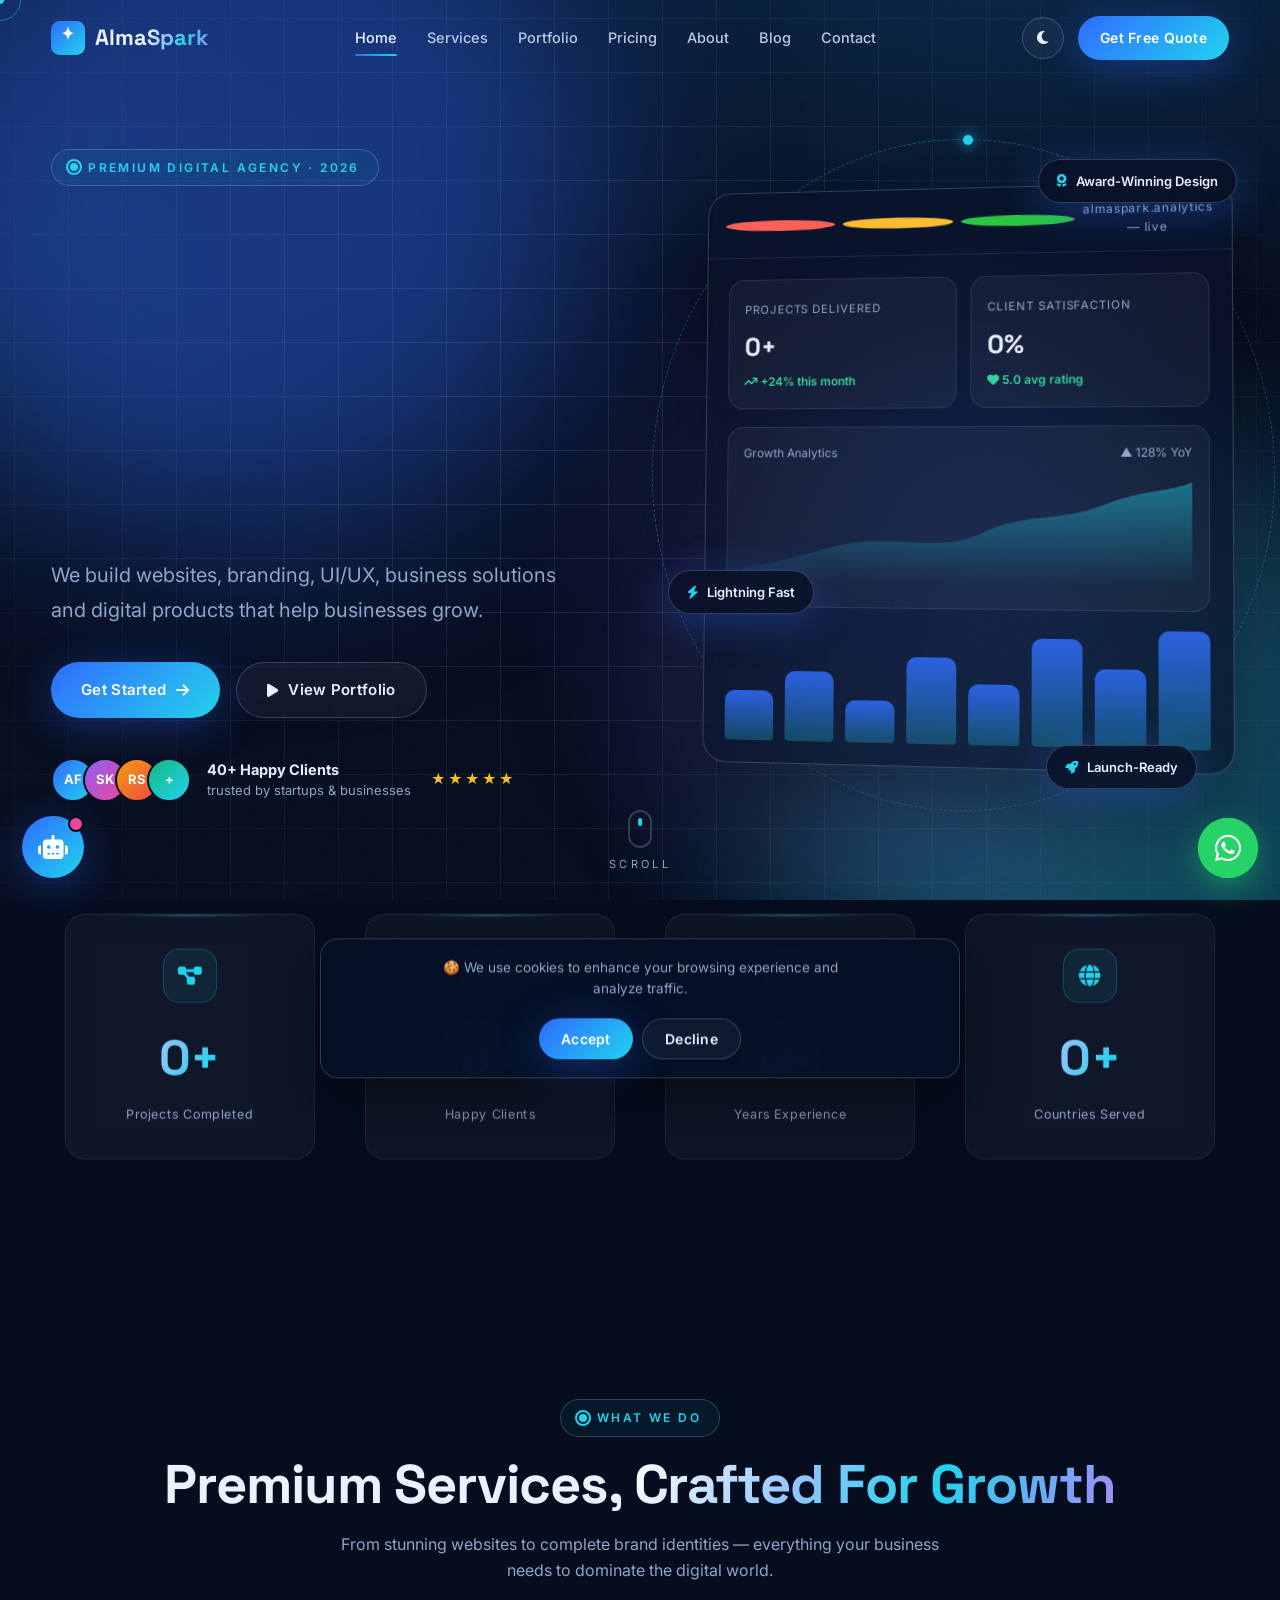
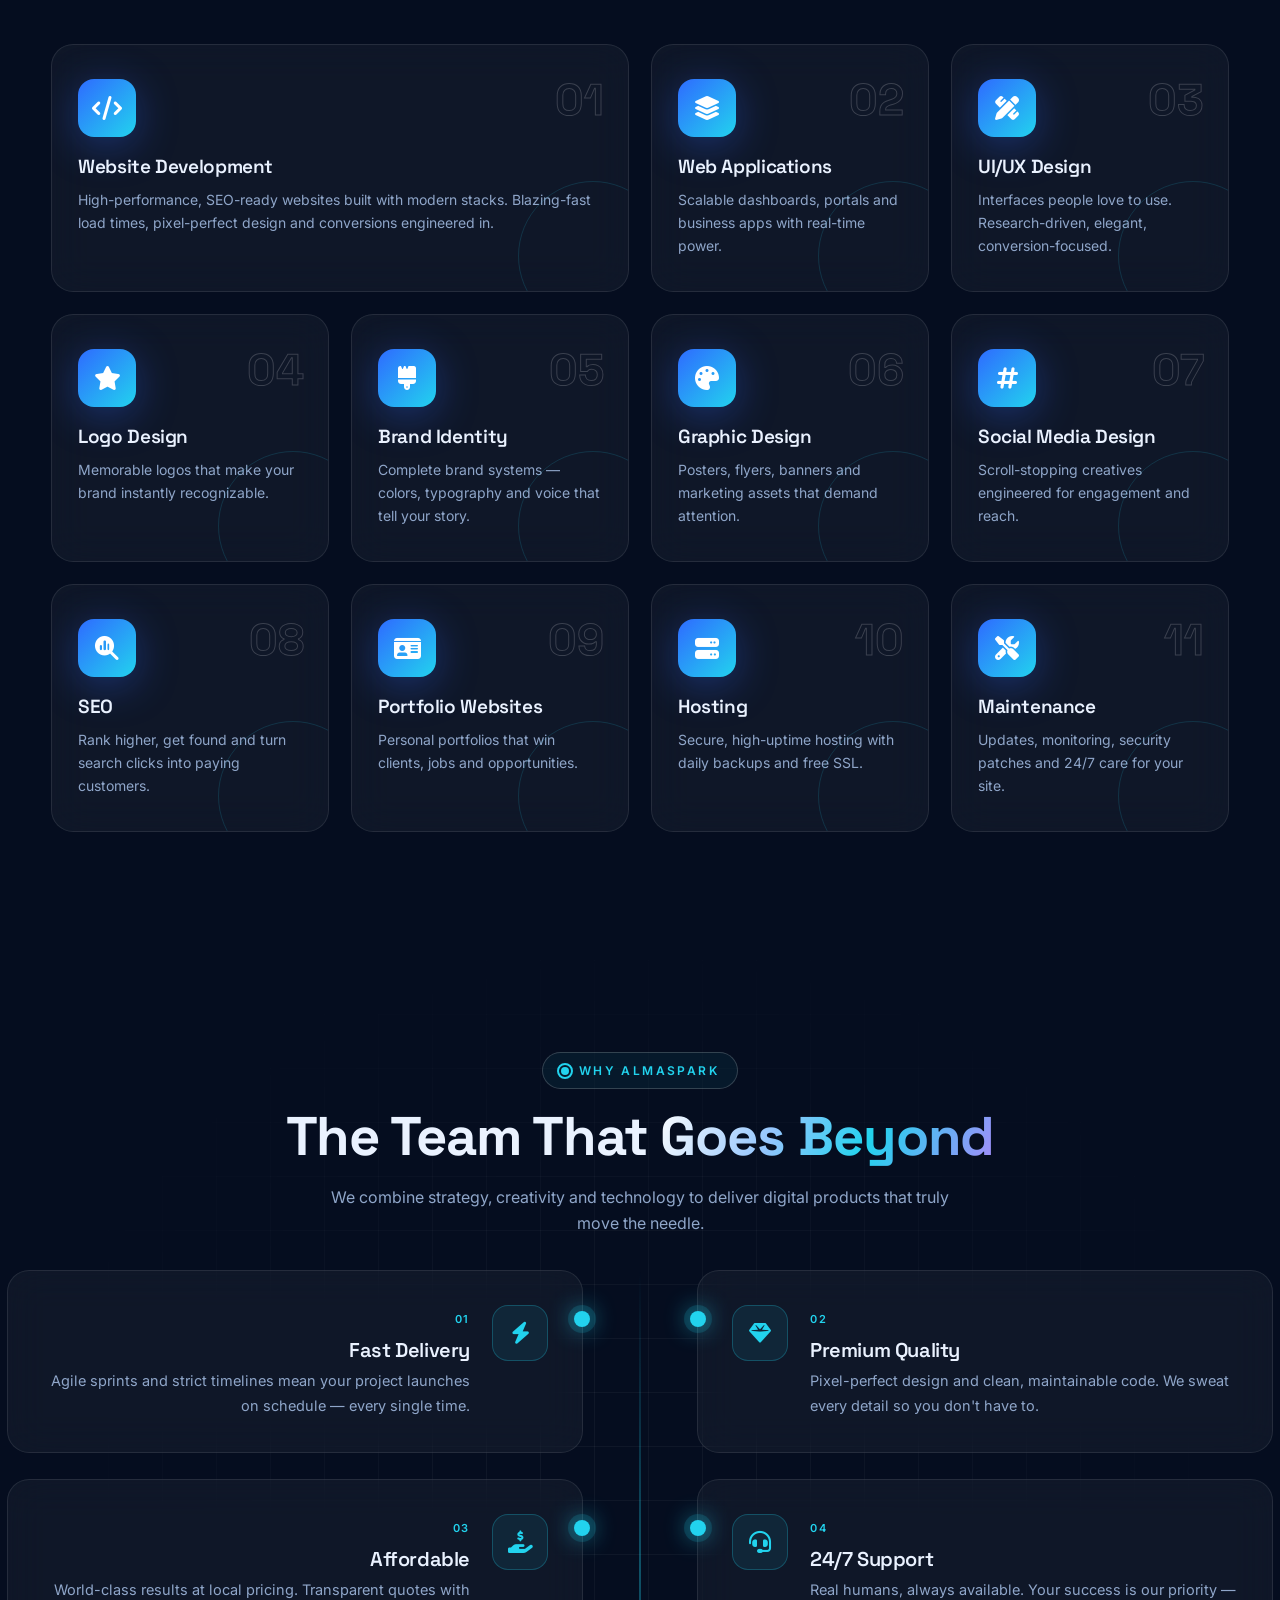
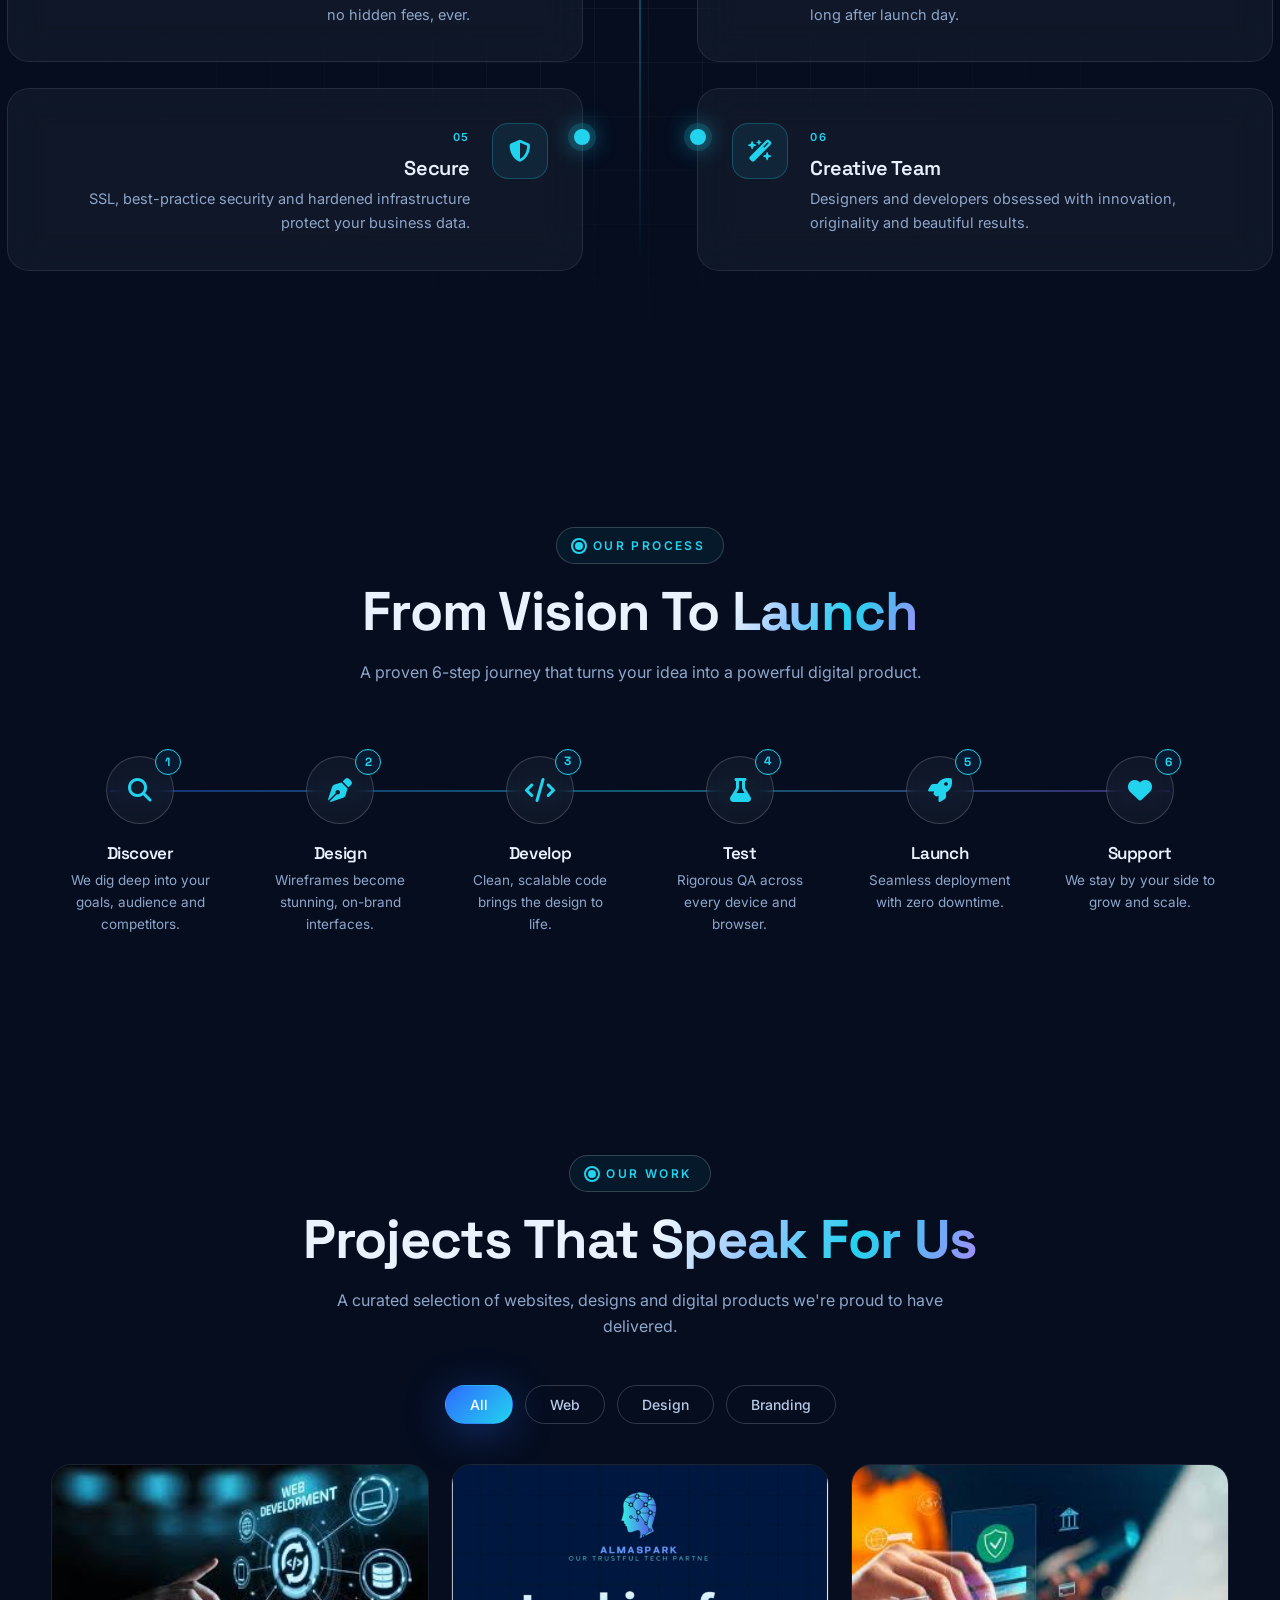
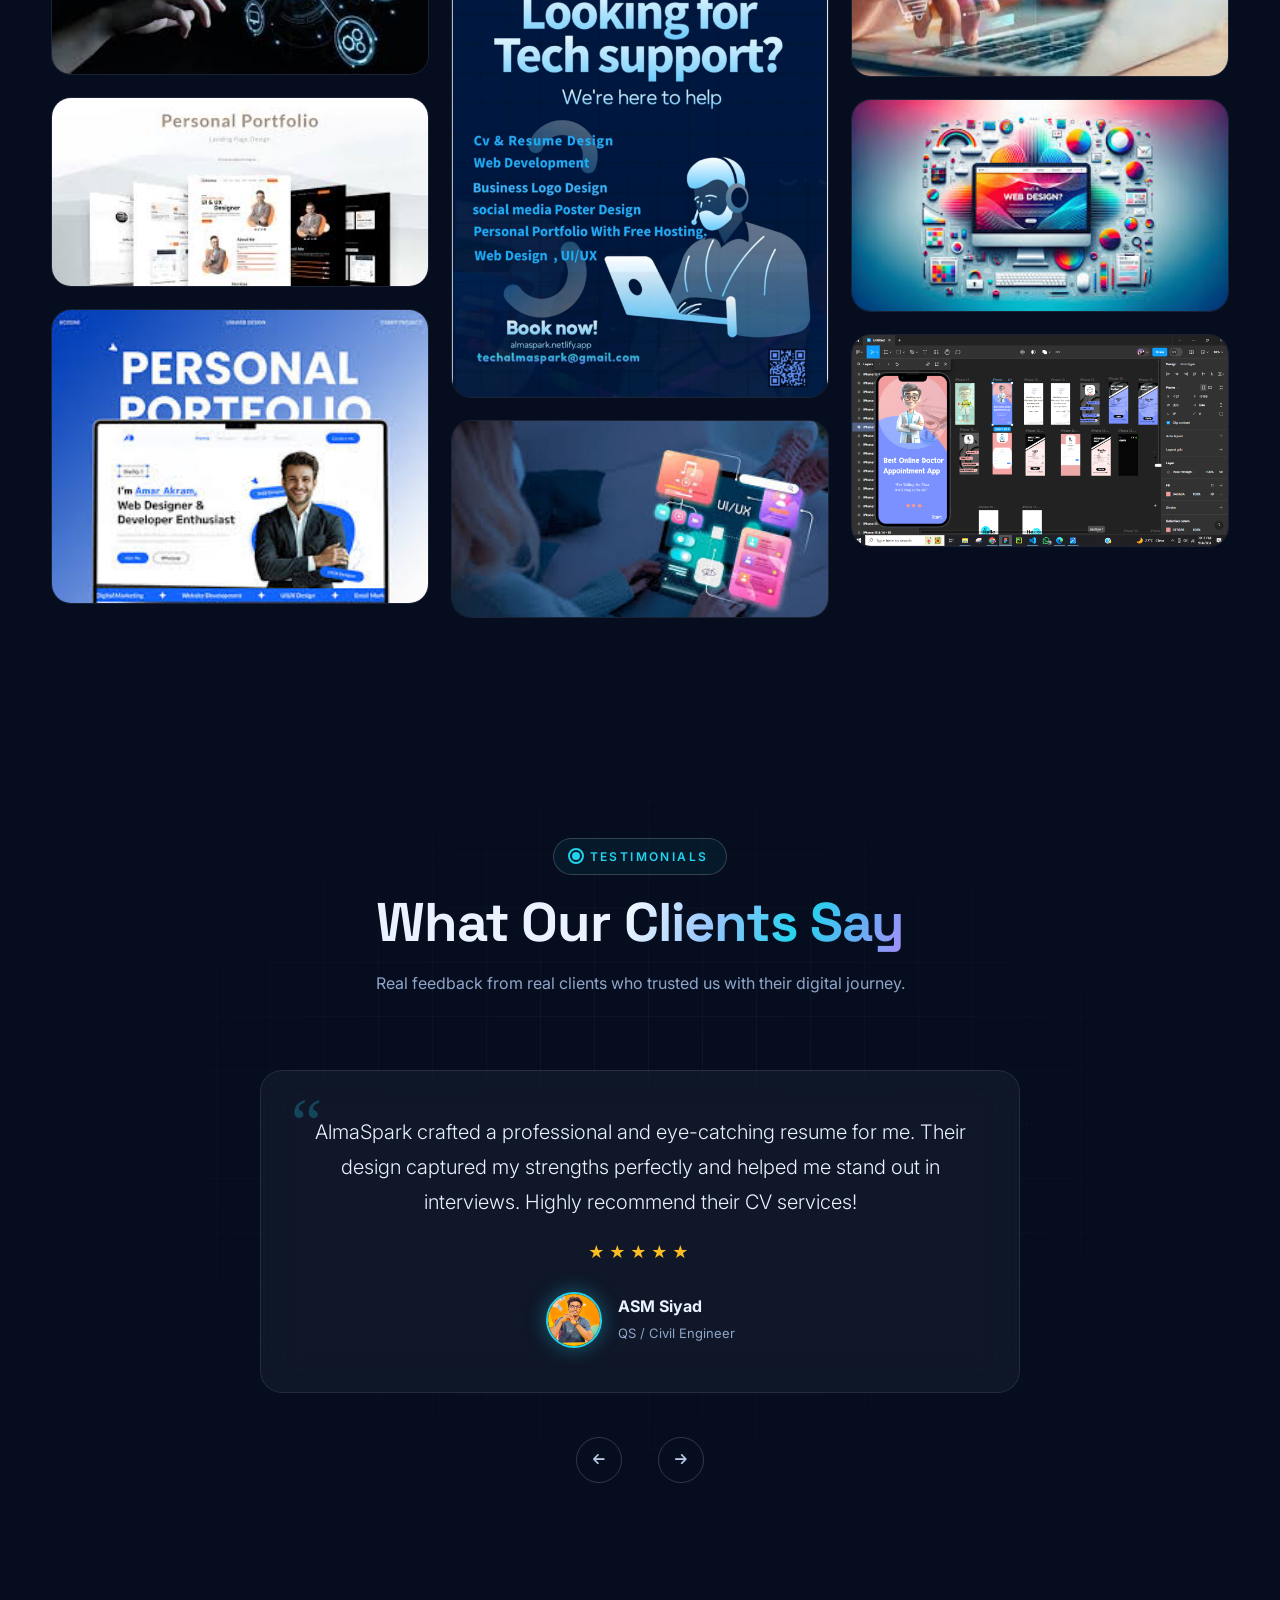
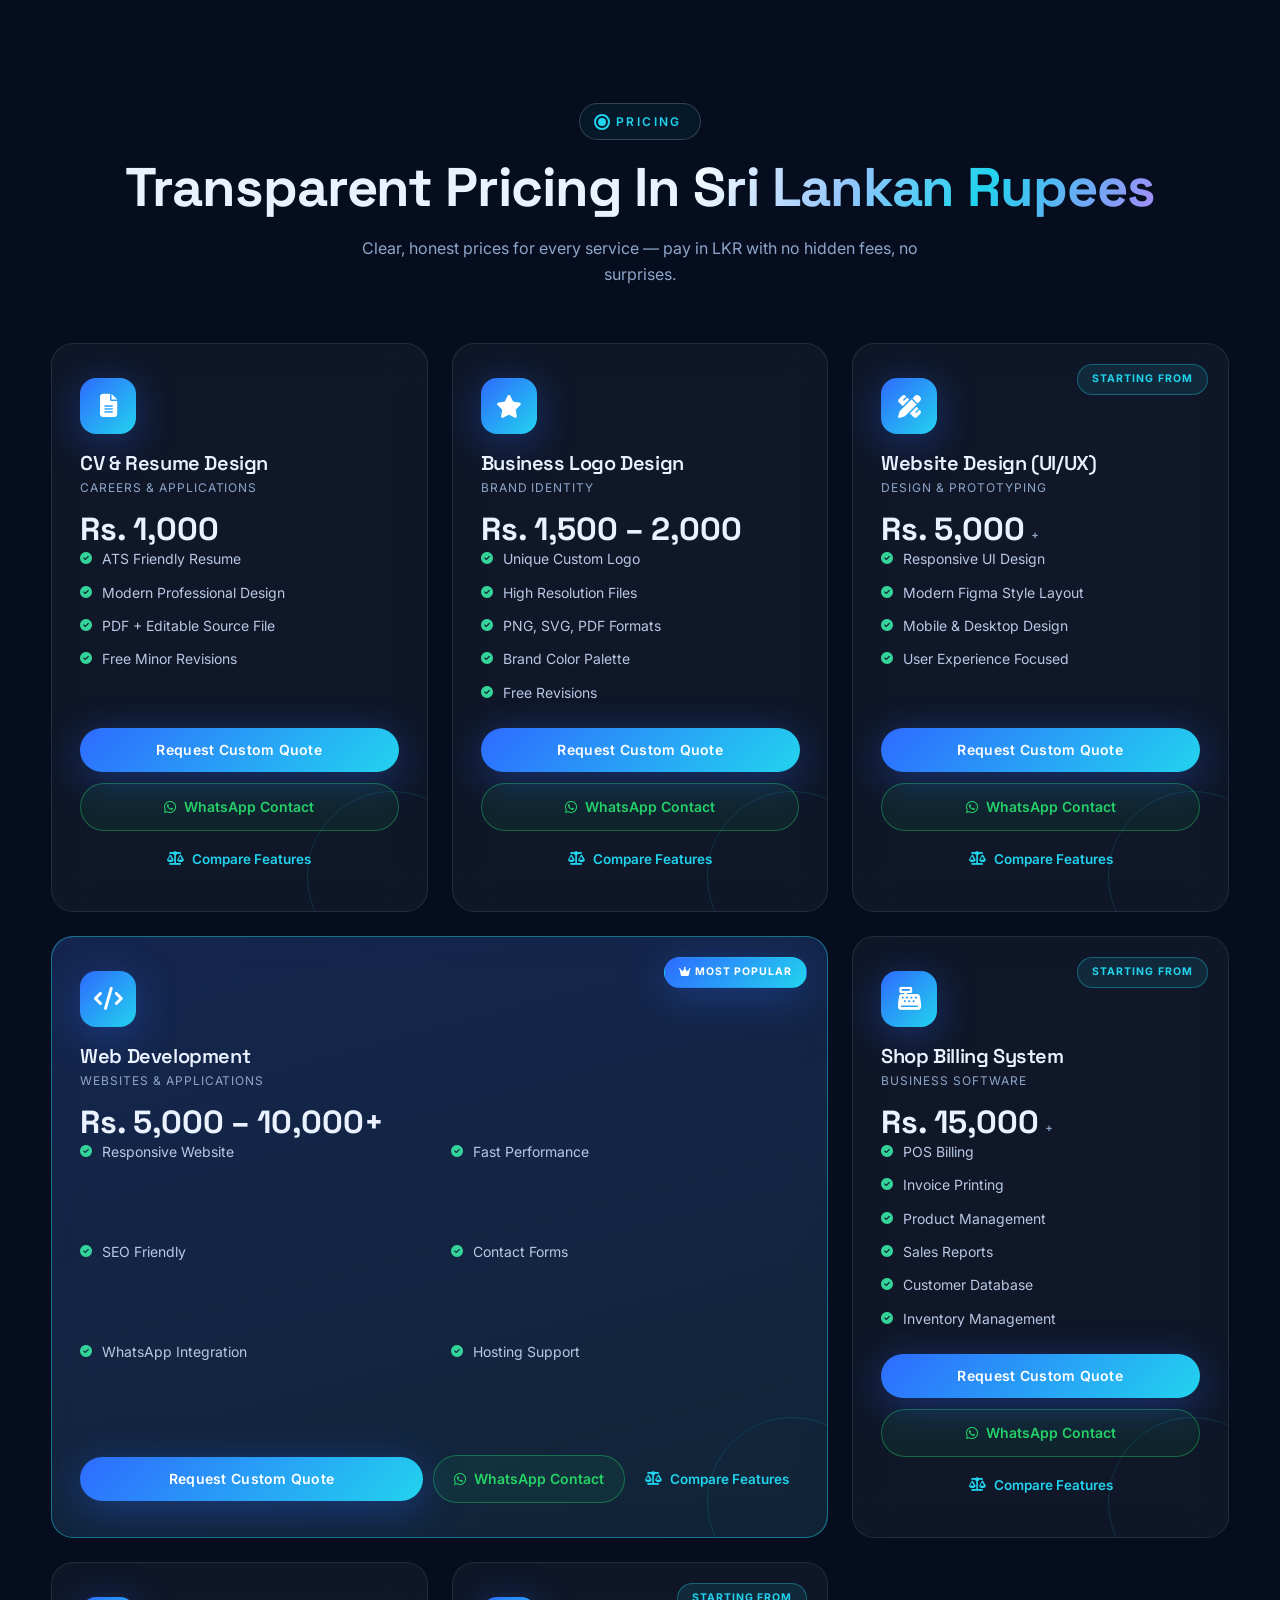
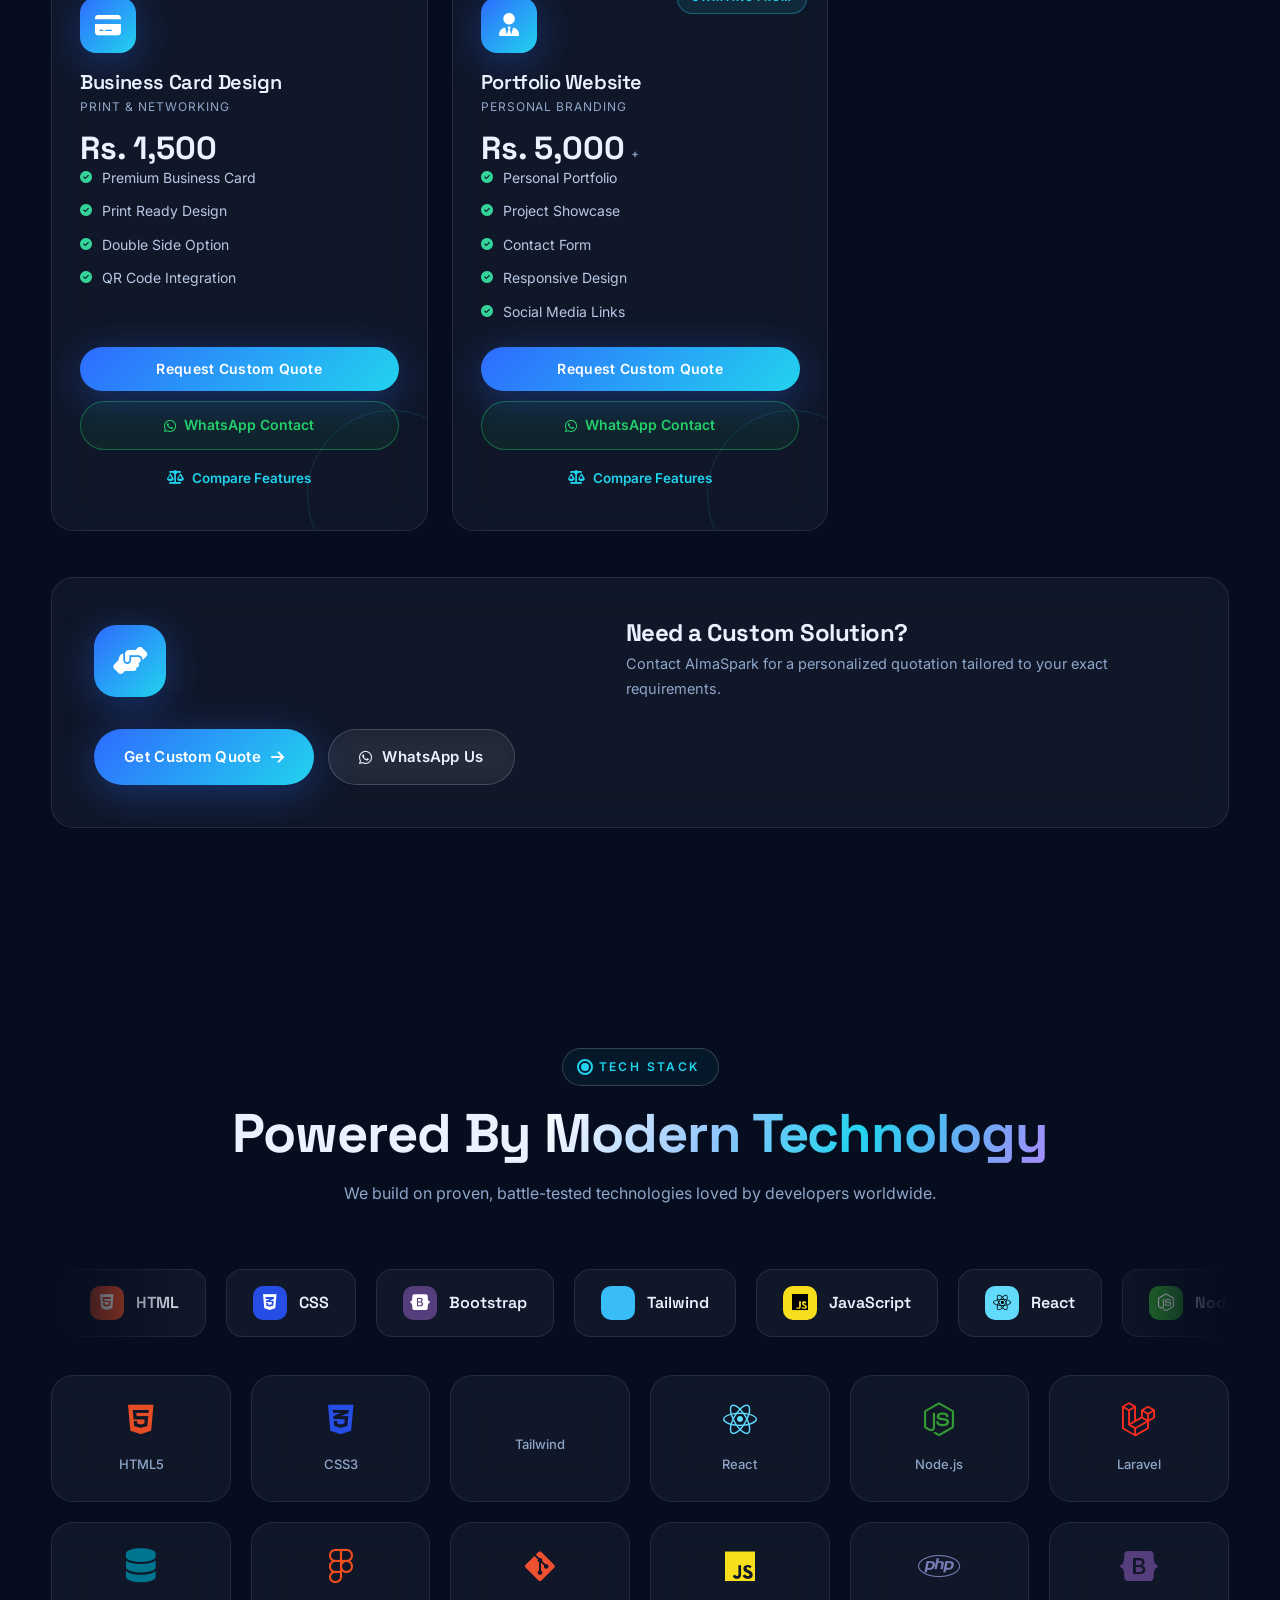
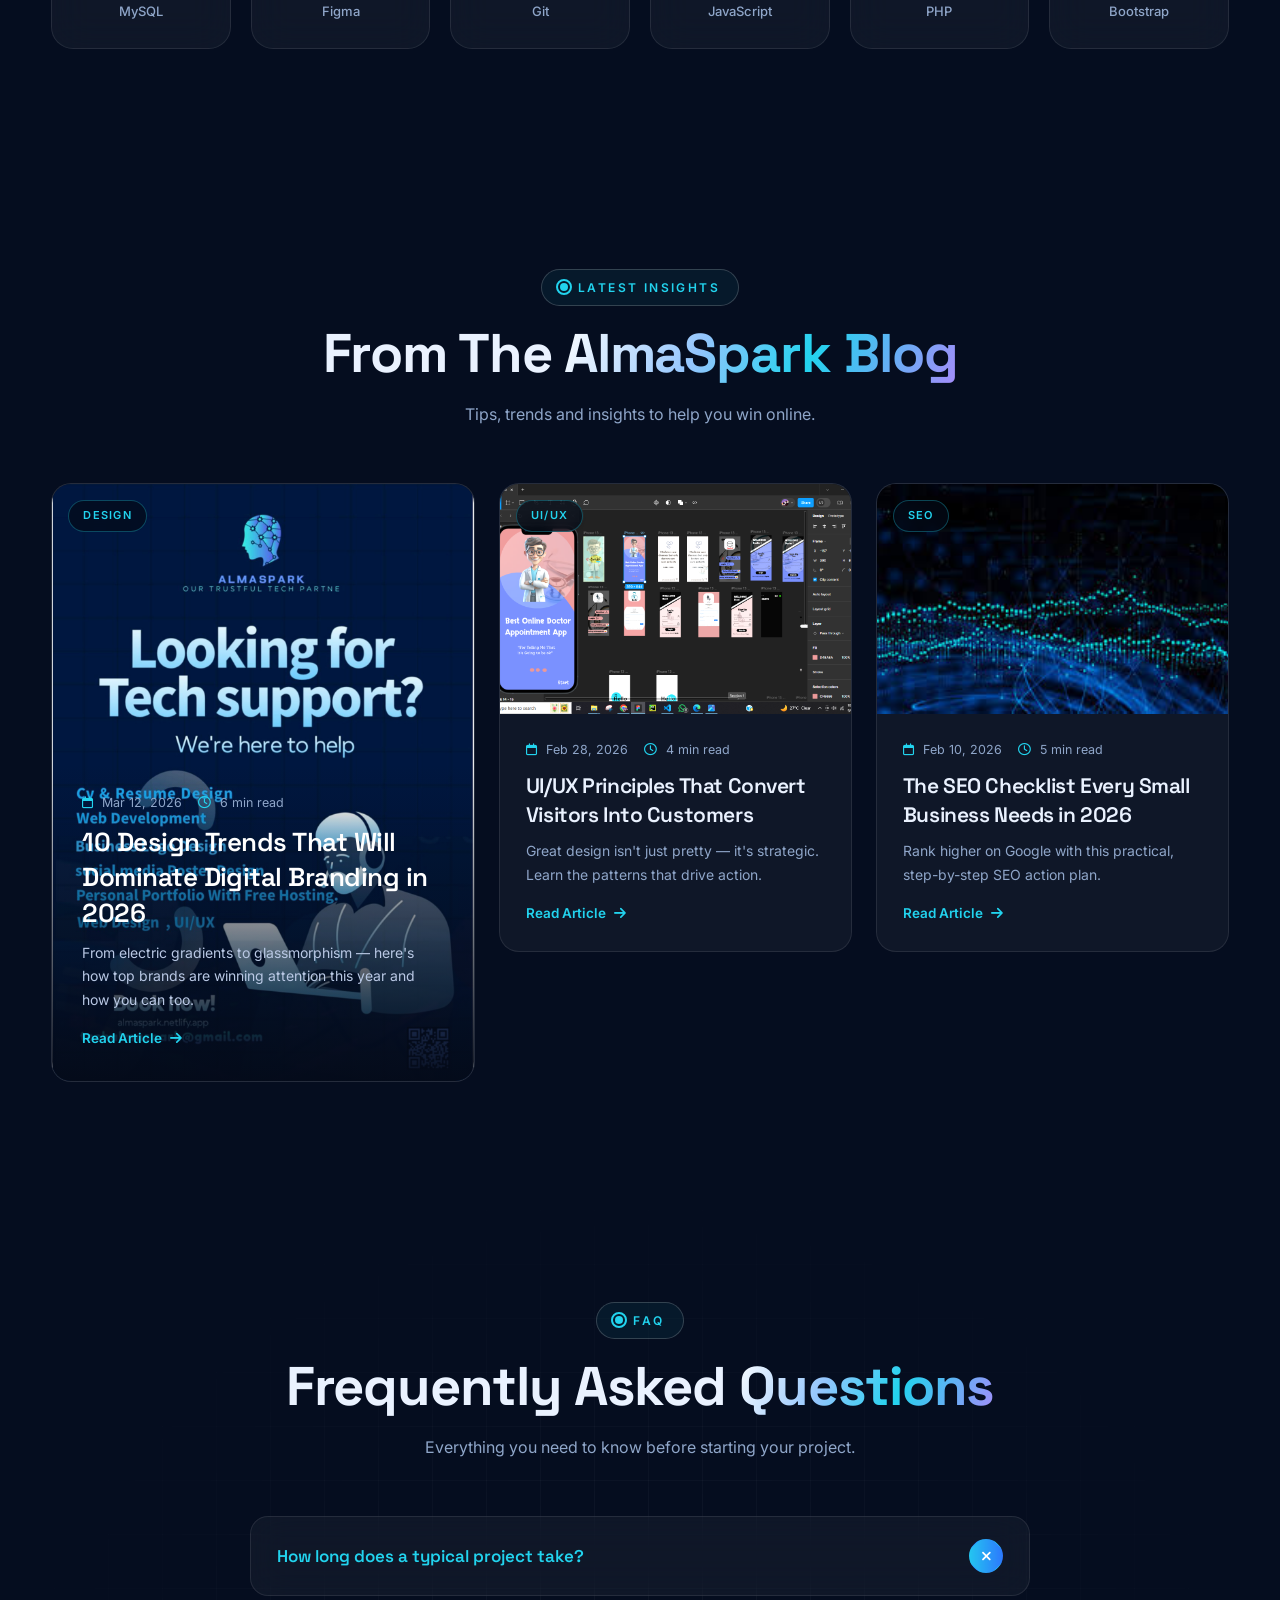
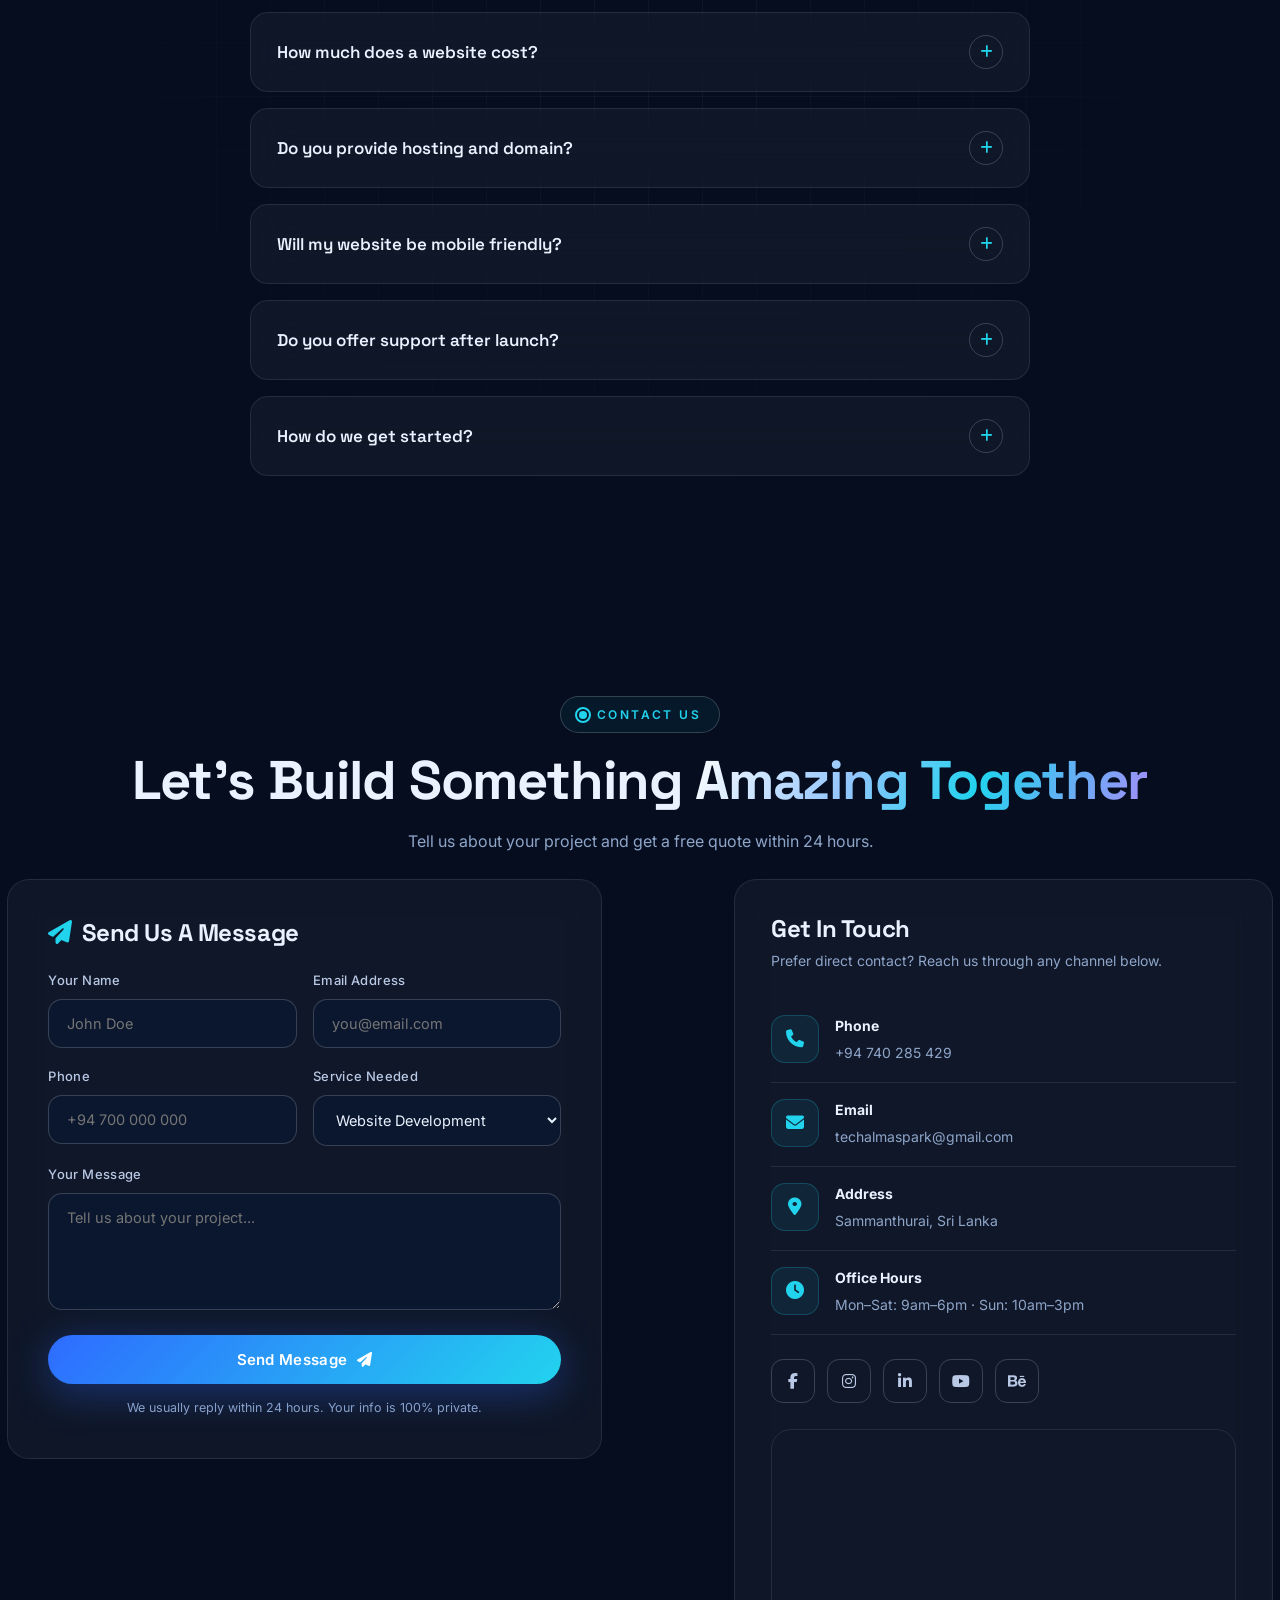
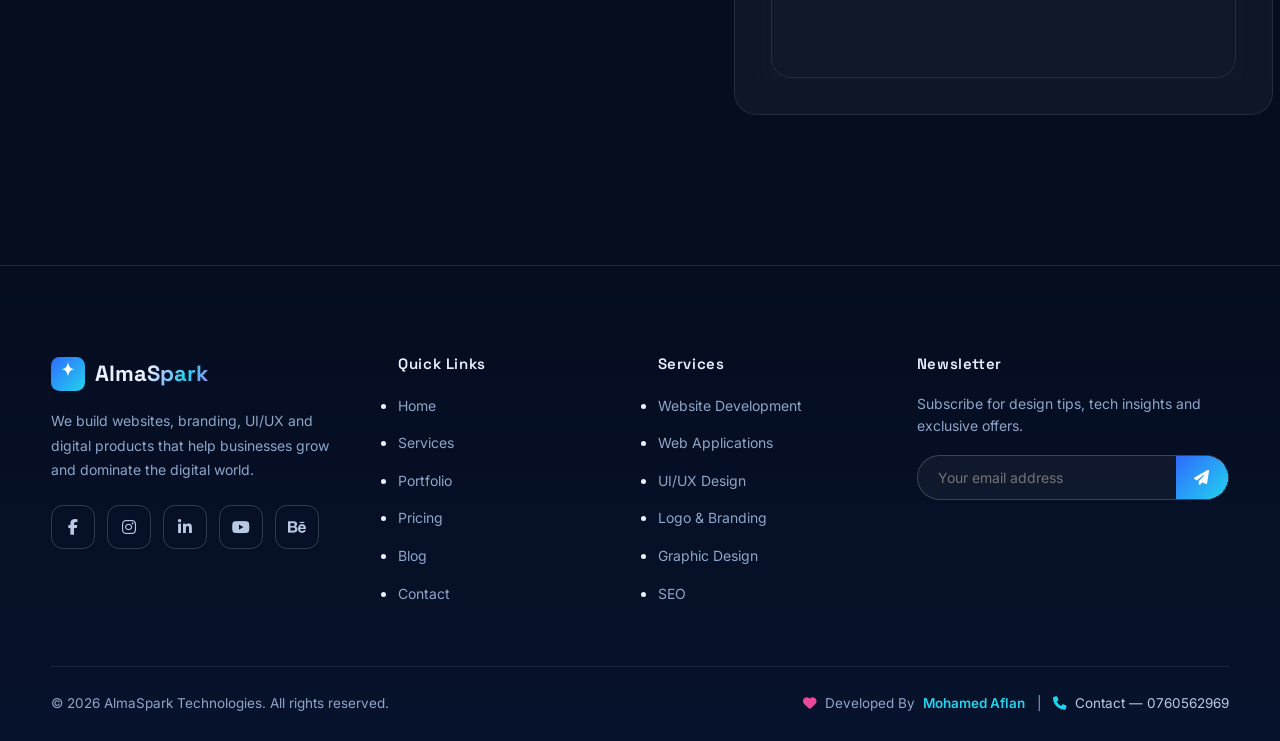
==== index.html @ 9f116559 "update" ====
<!DOCTYPE html>
<html lang="en" class="scroll-smooth">
<head>
<meta charset="UTF-8">
<meta name="viewport" content="width=device-width, initial-scale=1.0">
<title>AlmaSpark — Transforming Ideas Into Powerful Digital Experiences</title>
<meta name="description" content="AlmaSpark Technologies is a premium digital agency building websites, web applications, UI/UX, branding, SEO and digital products that help businesses grow.">
<meta name="keywords" content="AlmaSpark, digital agency, web development, UI UX design, logo design, branding, SEO, Sri Lanka">
<meta name="author" content="Mohamed Aflan">
<meta name="theme-color" content="#081B33">
<meta property="og:title" content="AlmaSpark Technologies — Digital Agency">
<meta property="og:description" content="We build websites, branding, UI/UX, business solutions and digital products that help businesses grow.">
<meta property="og:type" content="website">
<link rel="icon" href="data:image/svg+xml,%3Csvg xmlns='http://www.w3.org/2000/svg' viewBox='0 0 64 64'%3E%3Cdefs%3E%3ClinearGradient id='g' x1='0' y1='0' x2='1' y2='1'%3E%3Cstop offset='0' stop-color='%232E6BFF'/%3E%3Cstop offset='1' stop-color='%2322D3EE'/%3E%3C/linearGradient%3E%3C/defs%3E%3Crect width='64' height='64' rx='16' fill='url(%23g)'/%3E%3Cpath d='M32 10c1.6 8 4.2 12.2 12.4 13.1-8.2.9-10.8 5.1-12.4 13.1-1.6-8-4.2-12.2-12.4-13.1 8.2-.9 10.8-5.1 12.4-13.1z' fill='white'/%3E%3C/svg%3E">
<link rel="preconnect" href="https://fonts.googleapis.com">
<link rel="preconnect" href="https://fonts.gstatic.com" crossorigin>
<link href="https://fonts.googleapis.com/css2?family=Space+Grotesk:wght@400;500;600;700&family=Inter:wght@300;400;500;600;700&display=swap" rel="stylesheet">
<link rel="stylesheet" href="https://cdnjs.cloudflare.com/ajax/libs/font-awesome/6.5.2/css/all.min.css">
<script src="https://cdn.tailwindcss.com"></script>
<script>
(function(){var t=localStorage.getItem('almaspark-theme');if(t==='light'){document.documentElement.classList.add('light');}})();
</script>
<script>
tailwind.config={theme:{extend:{colors:{deep:'#081B33',electric:'#2E6BFF',cyanx:'#22D3EE'}}}};
</script>
<style>
:root{
  --bg:#050D1F;--bg2:#081B33;--bg3:#0A2A4D;
  --panel:rgba(255,255,255,.045);--panel2:rgba(10,26,54,.55);
  --stroke:rgba(255,255,255,.09);--stroke2:rgba(255,255,255,.18);
  --text:#EAF2FF;--muted:#8FA6C9;--muted2:#B9C8E4;
  --blue:#3B82F6;--electric:#2E6BFF;--cyan:#22D3EE;--violet:#8B5CF6;
  --green:#34D399;--amber:#FBBF24;--pink:#EC4899;
  --blob1:rgba(46,107,255,.42);--blob2:rgba(34,211,238,.30);--blob3:rgba(139,92,246,.30);
  --grad:linear-gradient(135deg,#2E6BFF 0%,#22D3EE 100%);
  --grad-hero:linear-gradient(115deg,#FFFFFF 0%,#93C5FD 35%,#22D3EE 62%,#A78BFA 100%);
  --glow:0 8px 40px rgba(46,107,255,.35);
  --radius:22px;
  --font-d:'Space Grotesk',sans-serif;--font-b:'Inter',sans-serif;
}
html.light{
  --bg:#EAF1FF;--bg2:#DDE9FF;--bg3:#FFFFFF;
  --panel:rgba(255,255,255,.66);--panel2:rgba(255,255,255,.82);
  --stroke:rgba(10,26,54,.08);--stroke2:rgba(10,26,54,.16);
  --text:#0A1A33;--muted:#47608A;--muted2:#37537E;
  --blob1:rgba(46,107,255,.22);--blob2:rgba(34,211,238,.20);--blob3:rgba(139,92,246,.16);
  --grad-hero:linear-gradient(115deg,#0A1A33 0%,#1D4ED8 45%,#0891B2 75%,#7C3AED 100%);
  --glow:0 8px 40px rgba(46,107,255,.22);
}
*{margin:0;padding:0;box-sizing:border-box}
html{scroll-behavior:smooth}
body{font-family:var(--font-b);background:var(--bg);color:var(--text);overflow-x:hidden;transition:background .5s ease,color .5s ease;line-height:1.6}
::selection{background:var(--electric);color:#fff}
::-webkit-scrollbar{width:10px}
::-webkit-scrollbar-track{background:var(--bg)}
::-webkit-scrollbar-thumb{background:linear-gradient(var(--electric),var(--cyan));border-radius:10px}
img{max-width:100%;display:block}
a{color:inherit;text-decoration:none}
button{font-family:inherit;cursor:pointer;background:none;border:none;color:inherit}
h1,h2,h3,h4{font-family:var(--font-d);line-height:1.1;letter-spacing:-.02em}

/* Lenis */
html.lenis,html.lenis body{height:auto}
.lenis.lenis-smooth{scroll-behavior:auto!important}
.lenis.lenis-smooth [data-lenis-prevent]{overscroll-behavior:contain}
.lenis.lenis-stopped{overflow:hidden}

.wrap{width:min(1200px,92%);margin-inline:auto}
.section{position:relative;padding:110px 0}
.eyebrow{display:inline-flex;align-items:center;gap:10px;padding:8px 18px;border:1px solid var(--stroke2);border-radius:999px;font-size:12px;letter-spacing:.2em;text-transform:uppercase;color:var(--cyan);background:rgba(34,211,238,.06);font-weight:600}
.eyebrow .pulse-dot{width:8px;height:8px;border-radius:50%;background:var(--cyan);position:relative}
.eyebrow .pulse-dot::after{content:'';position:absolute;inset:-4px;border-radius:50%;border:2px solid var(--cyan);animation:pulse 1.6s ease-out infinite}
@keyframes pulse{to{transform:scale(1.9);opacity:0}}
.section-title{font-size:clamp(2.1rem,5vw,3.4rem);font-weight:700}
.section-sub{color:var(--muted);max-width:620px;margin:18px auto 0}
.grad-text{background:var(--grad-hero);-webkit-background-clip:text;background-clip:text;color:transparent}
.center{text-align:center}

/* Glass + glow cards */
.glass{background:var(--panel);border:1px solid var(--stroke);border-radius:var(--radius);backdrop-filter:blur(18px);-webkit-backdrop-filter:blur(18px)}
.glow-card{position:relative;background:var(--panel);border-radius:var(--radius);backdrop-filter:blur(18px);-webkit-backdrop-filter:blur(18px);transition:transform .45s cubic-bezier(.22,1,.36,1),box-shadow .45s ease,border-color .45s ease;border:1px solid var(--stroke)}
.glow-card::before{content:'';position:absolute;inset:-1px;border-radius:inherit;padding:1px;background:linear-gradient(135deg,rgba(46,107,255,.65),transparent 38%,transparent 62%,rgba(34,211,238,.65));-webkit-mask:linear-gradient(#fff 0 0) content-box,linear-gradient(#fff 0 0);-webkit-mask-composite:xor;mask-composite:exclude;opacity:0;transition:opacity .45s ease;pointer-events:none}
.glow-card:hover{transform:translateY(-8px);box-shadow:var(--glow)}
.glow-card:hover::before{opacity:1}
.glow-card:hover{border-color:transparent}

/* Buttons */
.btn{position:relative;overflow:hidden;display:inline-flex;align-items:center;gap:10px;padding:15px 30px;border-radius:999px;font-weight:600;font-size:15px;letter-spacing:.02em;transition:transform .35s cubic-bezier(.22,1,.36,1),box-shadow .35s ease,background .35s ease,border-color .35s ease;will-change:transform}
.btn-primary{background:var(--grad);color:#fff;box-shadow:var(--glow)}
.btn-primary:hover{transform:translateY(-2px) scale(1.02);box-shadow:0 12px 48px rgba(46,107,255,.55)}
.btn-ghost{background:var(--panel);border:1px solid var(--stroke2);color:var(--text);backdrop-filter:blur(10px)}
.btn-ghost:hover{border-color:var(--cyan);color:var(--cyan);transform:translateY(-2px)}
.btn-sm{padding:11px 22px;font-size:14px}
.ripple{position:absolute;border-radius:50%;background:rgba(255,255,255,.45);transform:scale(0);animation:ripple .6s ease-out forwards;pointer-events:none}
@keyframes ripple{to{transform:scale(4);opacity:0}}

/* Background FX */
.aurora{position:fixed;inset:0;z-index:-2;overflow:hidden;background:radial-gradient(1200px 700px at 80% -10%,var(--bg3),transparent 60%),radial-gradient(900px 600px at -10% 30%,var(--bg2),transparent 55%),var(--bg)}
.aurora .blob{position:absolute;border-radius:50%;filter:blur(95px);will-change:transform;transition:background 1s ease}
.aurora .blob.b1{width:720px;height:720px;top:-180px;left:-120px;background:var(--blob1)}
.aurora .blob.b2{width:640px;height:640px;bottom:-200px;right:-140px;background:var(--blob2)}
.aurora .blob.b3{width:520px;height:520px;top:38%;left:52%;background:var(--blob3);opacity:.8}
.grid-bg{position:absolute;inset:0;pointer-events:none;background-image:linear-gradient(var(--stroke) 1px,transparent 1px),linear-gradient(90deg,var(--stroke) 1px,transparent 1px);background-size:54px 54px;-webkit-mask-image:radial-gradient(ellipse at center,#000 15%,transparent 72%);mask-image:radial-gradient(ellipse at center,#000 15%,transparent 72%);animation:gridMove 22s linear infinite}
@keyframes gridMove{to{background-position:54px 54px}}
.noise{position:fixed;inset:0;z-index:70;pointer-events:none;opacity:.035;background-image:url("data:image/svg+xml,%3Csvg xmlns='http://www.w3.org/2000/svg' width='220' height='220'%3E%3Cfilter id='n'%3E%3CfeTurbulence type='fractalNoise' baseFrequency='0.85' numOctaves='2' stitchTiles='stitch'/%3E%3C/filter%3E%3Crect width='100%25' height='100%25' filter='url(%23n)'/%3E%3C/svg%3E")}
#particles{position:fixed;inset:0;z-index:-1;pointer-events:none}

/* Cursor */
.cursor-dot,.cursor-ring{position:fixed;top:0;left:0;border-radius:50%;pointer-events:none;z-index:9999;transform:translate(-50%,-50%)}
.cursor-dot{width:8px;height:8px;background:var(--cyan)}
.cursor-ring{width:42px;height:42px;border:1px solid rgba(34,211,238,.45);transition:width .25s ease,height .25s ease,border-color .25s ease,background .25s ease}
body.cursor-hover .cursor-ring{width:66px;height:66px;border-color:rgba(34,211,238,.9);background:rgba(34,211,238,.08)}
@media (hover:none),(max-width:900px){.cursor-dot,.cursor-ring{display:none}}

/* Loader */
#loader{position:fixed;inset:0;z-index:10000;background:#040A18;display:flex;align-items:center;justify-content:center}
#loader .loader-inner{text-align:center;display:flex;flex-direction:column;align-items:center;gap:18px}
#loader .loader-logo{width:74px;height:74px;animation:loaderSpin 2.4s linear infinite}
#loader .loader-name{font-family:var(--font-d);font-size:26px;font-weight:700;color:#fff;letter-spacing:.02em}
#loader .loader-name span{color:#22D3EE}
#loader .loader-bar{width:220px;height:3px;background:rgba(255,255,255,.12);border-radius:10px;overflow:hidden}
#loader #loaderFill{height:100%;width:0%;background:var(--grad);border-radius:10px}
#loader .loader-count{font-size:13px;letter-spacing:.25em;color:#8FA6C9}
@keyframes loaderSpin{to{transform:rotate(360deg)}}
.loader-done #loader{transform:translateY(-100%);transition:transform .8s cubic-bezier(.77,0,.18,1)}

/* Scroll progress */
#scrollProgress{position:fixed;top:0;left:0;height:3px;width:0;background:var(--grad);z-index:9998;box-shadow:0 0 12px rgba(34,211,238,.6)}

/* Navbar */
#navbar{position:fixed;top:0;left:0;right:0;z-index:900;transition:background .4s ease,box-shadow .4s ease,border-color .4s ease;border-bottom:1px solid transparent}
#navbar.scrolled{background:rgba(5,13,31,.72);backdrop-filter:blur(20px);-webkit-backdrop-filter:blur(20px);border-bottom:1px solid var(--stroke)}
html.light #navbar.scrolled{background:rgba(234,241,255,.78)}
.nav-inner{display:flex;align-items:center;justify-content:space-between;height:76px}
.brand{display:flex;align-items:center;gap:10px;font-family:var(--font-d);font-weight:700;font-size:22px}
.brand svg{width:34px;height:34px;flex:none}
.brand .grad-text{font-family:var(--font-d)}
.nav-links{display:flex;align-items:center;gap:30px}
.nav-links a{position:relative;font-size:14.5px;font-weight:500;color:var(--muted2);transition:color .3s ease;padding:6px 0}
.nav-links a::after{content:'';position:absolute;left:0;bottom:0;width:0;height:2px;background:var(--grad);border-radius:4px;transition:width .3s ease}
.nav-links a:hover,.nav-links a.active{color:var(--text)}
.nav-links a:hover::after,.nav-links a.active::after{width:100%}
.nav-actions{display:flex;align-items:center;gap:14px}
.icon-btn{width:42px;height:42px;border-radius:50%;display:inline-flex;align-items:center;justify-content:center;border:1px solid var(--stroke2);color:var(--text);transition:all .3s ease;font-size:15px;background:var(--panel)}
.icon-btn:hover{border-color:var(--cyan);color:var(--cyan);transform:translateY(-2px)}
.burger{display:none;width:42px;height:42px;border-radius:12px;border:1px solid var(--stroke2);align-items:center;justify-content:center;flex-direction:column;gap:5px;transition:all .3s ease}
.burger span{display:block;width:20px;height:2px;background:var(--text);border-radius:4px;transition:transform .3s ease,opacity .3s ease}
.burger.open span:nth-child(1){transform:translateY(7px) rotate(45deg)}
.burger.open span:nth-child(2){opacity:0}
.burger.open span:nth-child(3){transform:translateY(-7px) rotate(-45deg)}
.mobile-menu{display:none;position:fixed;top:76px;left:0;right:0;padding:22px 5%;background:rgba(5,13,31,.96);backdrop-filter:blur(24px);border-bottom:1px solid var(--stroke);z-index:899;flex-direction:column;gap:6px;max-height:calc(100vh - 76px);overflow-y:auto}
html.light .mobile-menu{background:rgba(234,241,255,.97)}
.mobile-menu a{padding:14px 16px;border-radius:14px;font-size:16px;font-weight:500;color:var(--muted2);transition:all .3s ease;display:flex;align-items:center;gap:12px}
.mobile-menu a i{width:22px;color:var(--cyan)}
.mobile-menu a:hover{background:var(--panel);color:var(--text)}
.mobile-menu a.active{background:var(--panel);color:var(--cyan)}
.mobile-menu .btn{justify-content:center;margin-top:12px}
@media(max-width:1000px){.nav-links{display:none}.burger{display:inline-flex}.mobile-menu.open{display:flex}}

/* Hero */
.hero{position:relative;min-height:100vh;display:flex;align-items:center;padding:130px 0 80px;overflow:hidden}
.hero .grid-bg{inset:auto;top:-40%;bottom:-40%;left:-20%;right:-20%}
.hero-inner{position:relative;display:grid;grid-template-columns:1.05fr .95fr;gap:60px;align-items:center;width:min(1200px,92%);margin-inline:auto;z-index:2}
.hero-title{font-size:clamp(2.5rem,6vw,4.6rem);font-weight:700;margin:26px 0 22px}
.hwrap{display:inline-block;overflow:hidden;vertical-align:bottom;padding-bottom:.06em;margin-bottom:-.06em}
.hword{display:inline-block;transform:translateY(115%);will-change:transform}
.hword.grad{background:var(--grad-hero);-webkit-background-clip:text;background-clip:text;color:transparent}
.hero-sub{color:var(--muted);font-size:clamp(1.05rem,2vw,1.25rem);max-width:520px;line-height:1.75}
.hero-cta{display:flex;flex-wrap:wrap;gap:16px;margin-top:34px}
.hero-trust{display:flex;align-items:center;gap:16px;margin-top:40px;flex-wrap:wrap}
.avatars{display:flex}
.avatars .av{width:44px;height:44px;border-radius:50%;border:2px solid var(--bg);display:inline-flex;align-items:center;justify-content:center;font-size:13px;font-weight:700;color:#fff;margin-left:-12px;position:relative}
.avatars .av:first-child{margin-left:0}
.hero-trust p{font-size:13px;color:var(--muted);line-height:1.4}
.hero-trust p strong{color:var(--text);font-size:14.5px}
.stars{color:var(--amber);font-size:14px;letter-spacing:2px;margin-left:4px}
.hero-scroll{position:absolute;bottom:26px;left:50%;transform:translateX(-50%);display:flex;flex-direction:column;align-items:center;gap:8px;color:var(--muted);font-size:11px;letter-spacing:.3em;text-transform:uppercase;z-index:2}
.hero-scroll .mouse{width:24px;height:38px;border:2px solid var(--stroke2);border-radius:14px;display:flex;justify-content:center;padding-top:6px}
.hero-scroll .mouse i{width:4px;height:8px;border-radius:4px;background:var(--cyan);animation:wheel 1.6s ease-in-out infinite}
@keyframes wheel{0%{transform:translateY(0);opacity:1}70%{transform:translateY(12px);opacity:0}100%{transform:translateY(0);opacity:0}}

/* Hero dashboard */
.hero-right{position:relative;perspective:1200px}
.hero-glow{position:absolute;inset:-8%;background:radial-gradient(circle at 50% 50%,rgba(46,107,255,.35),transparent 60%);filter:blur(40px);z-index:0;animation:breath 5s ease-in-out infinite}
@keyframes breath{0%,100%{opacity:.6;transform:scale(1)}50%{opacity:1;transform:scale(1.06)}}
.ring-spin{position:absolute;inset:-46px;border-radius:50%;border:1px dashed rgba(34,211,238,.35);animation:spin 26s linear infinite;z-index:0}
.ring-spin::after{content:'';position:absolute;top:-5px;left:50%;width:10px;height:10px;border-radius:50%;background:var(--cyan);box-shadow:0 0 14px var(--cyan)}
@keyframes spin{to{transform:rotate(360deg)}}
.dash{position:relative;z-index:2;background:rgba(6,16,38,.72);border:1px solid var(--stroke2);border-radius:24px;backdrop-filter:blur(22px);-webkit-backdrop-filter:blur(22px);box-shadow:0 40px 90px rgba(0,0,0,.45);transform:rotateY(-6deg) rotateX(2deg);transition:transform .6s ease;overflow:hidden}
html.light .dash{background:rgba(255,255,255,.75);box-shadow:0 30px 70px rgba(30,60,120,.25)}
.dash-head{display:flex;align-items:center;gap:8px;padding:14px 18px;border-bottom:1px solid var(--stroke)}
.dash-head .d{width:11px;height:11px;border-radius:50%}
.dash-head .d.r{background:#FF5F57}.dash-head .d.y{background:#FEBC2E}.dash-head .d.g{background:#28C840}
.dash-head span{flex:1;text-align:center;font-size:12px;color:var(--muted);letter-spacing:.06em}
.dash-body{padding:22px}
.dash-row{display:grid;grid-template-columns:1fr 1fr;gap:14px;margin-bottom:18px}
.dash-card{background:var(--panel);border:1px solid var(--stroke);border-radius:16px;padding:16px}
.dash-card .k{font-size:11.5px;color:var(--muted);letter-spacing:.08em;text-transform:uppercase}
.dash-card .v{font-size:26px;font-weight:700;font-family:var(--font-d);margin-top:6px}
.dash-card .up{font-size:12px;color:var(--green);font-weight:600}
.dash-card .up.down{color:var(--pink)}
.dash-chart{background:var(--panel);border:1px solid var(--stroke);border-radius:16px;padding:16px;margin-bottom:14px}
.dash-chart .ck{display:flex;justify-content:space-between;align-items:center;margin-bottom:12px;font-size:12px;color:var(--muted)}
.dash-chart svg{width:100%;height:110px}
.dash-chart path{stroke-dasharray:600;stroke-dashoffset:600}
.dash-bars{display:flex;gap:12px;justify-content:space-between;align-items:flex-end;height:120px}
.dash-bars .bar{flex:1;border-radius:10px 10px 4px 4px;background:linear-gradient(180deg,rgba(46,107,255,.85),rgba(34,211,238,.25));height:30%;transform-origin:bottom}
.float-chip{position:absolute;z-index:3;display:flex;align-items:center;gap:9px;background:rgba(6,16,38,.8);border:1px solid var(--stroke2);backdrop-filter:blur(14px);padding:11px 18px;border-radius:999px;font-size:13px;font-weight:600;box-shadow:var(--glow)}
html.light .float-chip{background:rgba(255,255,255,.85)}
.float-chip i{color:var(--cyan)}
.float-chip.fc1{top:-26px;right:-8px}
.float-chip.fc2{bottom:26%;left:-30px}
.float-chip.fc3{bottom:-24px;right:6%}
@media(max-width:1000px){
  .hero-inner{grid-template-columns:1fr;gap:70px;text-align:center}
  .hero-sub{margin-inline:auto}
  .hero-cta,.hero-trust{justify-content:center}
  .float-chip.fc1{right:0}.float-chip.fc2{left:0}
  .dash{transform:none;max-width:520px;margin-inline:auto}
  .hero-scroll{display:none}
}

/* Stats band */
#stats{position:relative;padding:80px 0}
.stats-grid{display:grid;grid-template-columns:repeat(4,1fr);gap:22px}
.stat-card{position:relative;text-align:center;padding:38px 20px;overflow:hidden}
.stat-card .ic{width:60px;height:60px;margin:0 auto 18px;border-radius:18px;display:flex;align-items:center;justify-content:center;font-size:24px;color:var(--cyan);background:rgba(34,211,238,.08);border:1px solid rgba(34,211,238,.25)}
.stat-card .num{font-family:var(--font-d);font-size:clamp(2.4rem,5vw,3.4rem);font-weight:700;background:var(--grad-hero);-webkit-background-clip:text;background-clip:text;color:transparent}
.stat-card .lbl{color:var(--muted);font-size:14px;margin-top:8px;letter-spacing:.05em}
.stat-card::before{content:'';position:absolute;top:0;left:50%;transform:translateX(-50%);width:60%;height:1px;background:linear-gradient(90deg,transparent,var(--cyan),transparent);opacity:.4}
@media(max-width:900px){.stats-grid{grid-template-columns:repeat(2,1fr)}}

/* Services bento */
.services-grid{display:grid;grid-template-columns:repeat(4,1fr);gap:22px;margin-top:60px}
.svc{position:relative;padding:34px 26px;min-height:240px;overflow:hidden;display:flex;flex-direction:column}
.svc .svc-ic{width:58px;height:58px;border-radius:16px;display:flex;align-items:center;justify-content:center;font-size:24px;color:#fff;background:var(--grad);box-shadow:var(--glow);margin-bottom:20px;transition:transform .5s cubic-bezier(.22,1,.36,1)}
.svc:hover .svc-ic{transform:rotate(-12deg) scale(1.12)}
.svc h3{font-size:19px;font-weight:600;margin-bottom:10px}
.svc p{color:var(--muted);font-size:14px;line-height:1.65}
.svc .svc-num{position:absolute;top:20px;right:24px;font-family:var(--font-d);font-size:44px;font-weight:700;color:transparent;-webkit-text-stroke:1px var(--stroke2);transition:color .4s ease}
.svc:hover .svc-num{color:rgba(34,211,238,.18)}
.svc .svc-link{position:absolute;bottom:24px;left:26px;right:26px;display:flex;align-items:center;justify-content:space-between;color:var(--cyan);font-size:13px;font-weight:600;opacity:0;transform:translateY(8px);transition:all .4s ease}
.svc:hover .svc-link{opacity:1;transform:translateY(0)}
.svc .bg-ring{position:absolute;right:-40px;bottom:-40px;width:150px;height:150px;border-radius:50%;border:1px solid rgba(34,211,238,.15);transition:all .6s ease}
.svc:hover .bg-ring{transform:scale(1.5);border-color:rgba(34,211,238,.35)}
.svc.tall{min-height:280px}
.svc.wide{grid-column:span 2}
@media(max-width:1000px){.services-grid{grid-template-columns:repeat(2,1fr)}.svc.wide{grid-column:span 2}}
@media(max-width:640px){.services-grid{grid-template-columns:1fr}.svc.wide{grid-column:span 1}}

/* Why AlmaSpark timeline */
.why-grid{position:relative;margin-top:70px;display:grid;grid-template-columns:repeat(2,1fr);gap:26px}
.why-grid::before{content:'';position:absolute;top:0;bottom:0;left:50%;width:2px;background:linear-gradient(180deg,transparent,var(--cyan),transparent);transform:translateX(-50%);opacity:.35}
.why-item{position:relative;padding:34px;display:flex;gap:22px}
.why-item:nth-child(odd){text-align:right}
.why-item:nth-child(odd){flex-direction:row}
.why-dot{position:absolute;top:40px;width:16px;height:16px;border-radius:50%;background:var(--cyan);box-shadow:0 0 0 6px rgba(34,211,238,.15),0 0 24px var(--cyan)}
.why-item:nth-child(odd) .why-dot{right:-8px}
.why-item:nth-child(even) .why-dot{left:-8px}
.why-ic{width:56px;height:56px;flex:none;border-radius:16px;display:flex;align-items:center;justify-content:center;font-size:22px;color:var(--cyan);background:rgba(34,211,238,.08);border:1px solid rgba(34,211,238,.25)}
.why-item:nth-child(odd) .why-ic{order:2}
.why-item h3{font-size:20px;font-weight:600;margin-bottom:8px}
.why-item p{color:var(--muted);font-size:14.5px;line-height:1.7}
.why-item .why-tag{display:inline-block;font-size:11px;letter-spacing:.14em;text-transform:uppercase;color:var(--cyan);margin-bottom:10px;font-weight:600}
@media(max-width:900px){.why-grid{grid-template-columns:1fr}.why-grid::before{left:9px}.why-item{padding-left:40px;text-align:left!important}.why-item:nth-child(odd){flex-direction:row}.why-item:nth-child(odd) .why-dot,.why-item:nth-child(even) .why-dot{left:1px;right:auto}.why-item:nth-child(odd) .why-ic{order:0}}

/* Process timeline */
.process{position:relative;margin-top:70px}
.process-line{position:absolute;top:34px;left:5%;right:5%;height:2px;background:linear-gradient(90deg,var(--electric),var(--cyan),var(--violet));opacity:.4;transform-origin:left}
.process-steps{display:grid;grid-template-columns:repeat(6,1fr);gap:22px;position:relative}
.pstep{position:relative;text-align:center}
.pstep .pnode{width:68px;height:68px;margin:0 auto 20px;border-radius:50%;background:var(--panel);border:1px solid var(--stroke2);display:flex;align-items:center;justify-content:center;font-size:24px;color:var(--cyan);position:relative;backdrop-filter:blur(10px);transition:all .4s ease}
.pstep:hover .pnode{background:var(--grad);color:#fff;box-shadow:var(--glow);transform:translateY(-6px)}
.pstep .pstep-num{position:absolute;top:-8px;right:-8px;width:26px;height:26px;border-radius:50%;background:var(--bg2);border:1px solid var(--cyan);color:var(--cyan);font-size:12px;font-weight:700;display:flex;align-items:center;justify-content:center;font-family:var(--font-d)}
.pstep h3{font-size:17px;font-weight:600;margin-bottom:8px}
.pstep p{color:var(--muted);font-size:13.5px;line-height:1.6;max-width:150px;margin-inline:auto}
@media(max-width:1000px){.process-steps{grid-template-columns:repeat(2,1fr)}.process-line{display:none}}

/* Portfolio */
.filter-bar{display:flex;justify-content:center;flex-wrap:wrap;gap:12px;margin:46px 0 40px}
.filter-btn{padding:10px 24px;border-radius:999px;border:1px solid var(--stroke2);font-size:14px;font-weight:500;color:var(--muted2);transition:all .35s ease}
.filter-btn:hover{color:var(--cyan);border-color:var(--cyan)}
.filter-btn.active{background:var(--grad);color:#fff;border-color:transparent;box-shadow:var(--glow)}
.masonry{columns:3;column-gap:22px}
.pcard{break-inside:avoid;margin-bottom:22px;position:relative;border-radius:20px;overflow:hidden;border:1px solid var(--stroke);cursor:pointer}
.pcard img{width:100%;transition:transform .8s cubic-bezier(.22,1,.36,1)}
.pcard:hover img{transform:scale(1.08)}
.pcard .poverlay{position:absolute;inset:0;background:linear-gradient(180deg,transparent 30%,rgba(4,10,24,.94));opacity:0;transition:opacity .45s ease;display:flex;flex-direction:column;justify-content:flex-end;padding:24px}
.pcard:hover .poverlay{opacity:1}
.pcard .ptag{font-size:11px;letter-spacing:.16em;text-transform:uppercase;color:var(--cyan);font-weight:600}
.pcard h3{color:#fff;font-size:20px;font-weight:600;margin:6px 0 12px}
.pcard .pacts{display:flex;gap:10px}
.pcard .pacts a,.pcard .pacts button{flex:1;display:inline-flex;align-items:center;justify-content:center;gap:8px;padding:11px;border-radius:12px;font-size:13px;font-weight:600;color:#fff;background:rgba(255,255,255,.12);backdrop-filter:blur(8px);border:1px solid rgba(255,255,255,.2);transition:all .3s ease}
.pcard .pacts a:hover{background:var(--grad);border-color:transparent}
.pcard .pacts button:hover{background:rgba(34,211,238,.25)}
.pcard .picon{position:absolute;top:18px;right:18px;width:42px;height:42px;border-radius:50%;background:rgba(255,255,255,.12);backdrop-filter:blur(8px);display:flex;align-items:center;justify-content:center;color:#fff;font-size:15px;opacity:0;transform:scale(.6);transition:all .4s ease}
.pcard:hover .picon{opacity:1;transform:scale(1)}
@media(max-width:1000px){.masonry{columns:2}}
@media(max-width:640px){.masonry{columns:1}}

/* Case study modal */
#caseModal{position:fixed;inset:0;z-index:2000;display:none;align-items:center;justify-content:center;padding:20px}
#caseModal.open{display:flex}
#caseModal .backdrop{position:absolute;inset:0;background:rgba(3,8,20,.78);backdrop-filter:blur(10px)}
#caseModal .modal-box{position:relative;z-index:2;width:min(880px,100%);max-height:88vh;overflow-y:auto;border-radius:24px;background:rgba(6,16,38,.95);border:1px solid var(--stroke2);box-shadow:0 40px 120px rgba(0,0,0,.6);animation:modalIn .45s cubic-bezier(.22,1,.36,1)}
html.light #caseModal .modal-box{background:rgba(255,255,255,.97)}
@keyframes modalIn{from{opacity:0;transform:translateY(40px) scale(.96)}to{opacity:1;transform:none}}
.modal-box .modal-img{width:100%;max-height:420px;object-fit:cover}
.modal-box .modal-body{padding:30px}
.modal-box .m-close{position:absolute;top:16px;right:16px;width:42px;height:42px;border-radius:50%;background:rgba(255,255,255,.15);backdrop-filter:blur(8px);display:flex;align-items:center;justify-content:center;color:#fff;transition:all .3s ease;z-index:3}
.modal-box .m-close:hover{background:var(--pink)}
.modal-box h3{font-size:28px;font-weight:700;margin:8px 0 12px}
.modal-box .m-tag{font-size:12px;letter-spacing:.16em;text-transform:uppercase;color:var(--cyan);font-weight:600}
.modal-box p{color:var(--muted);line-height:1.8;margin:14px 0 22px}
.modal-box .m-meta{display:grid;grid-template-columns:repeat(3,1fr);gap:14px;margin:20px 0}
.modal-box .m-meta div{background:var(--panel);border:1px solid var(--stroke);border-radius:14px;padding:14px}
.modal-box .m-meta span{display:block;font-size:12px;color:var(--muted);margin-bottom:4px}
.modal-box .m-meta b{font-size:15px}

/* Testimonials */
.t-slider{position:relative;margin-top:60px;overflow:hidden}
.t-track{display:flex;transition:transform .8s cubic-bezier(.22,1,.36,1)}
.t-card{flex:0 0 100%;padding:14px}
.t-inner{position:relative;padding:44px 46px;max-width:760px;margin-inline:auto}
.t-inner .q{font-size:70px;font-family:Georgia,serif;color:var(--cyan);opacity:.25;position:absolute;top:18px;left:30px;line-height:1}
.t-inner p{font-size:clamp(1.05rem,2vw,1.25rem);line-height:1.75;font-weight:300;text-align:center}
.t-inner .t-stars{text-align:center;color:var(--amber);letter-spacing:4px;font-size:16px;margin:20px 0 26px}
.t-person{display:flex;align-items:center;justify-content:center;gap:16px}
.t-person img{width:56px;height:56px;border-radius:50%;object-fit:cover;border:2px solid var(--cyan);box-shadow:0 0 20px rgba(34,211,238,.4)}
.t-person .ti{text-align:left}
.t-person b{display:block;font-size:16px}
.t-person span{color:var(--muted);font-size:13px}
.t-avatar{width:56px;height:56px;border-radius:50%;display:flex;align-items:center;justify-content:center;font-weight:700;color:#fff;font-size:18px;background:var(--grad);border:2px solid rgba(255,255,255,.4)}
.t-nav{display:flex;align-items:center;justify-content:center;gap:18px;margin-top:30px}
.t-dots{display:flex;gap:8px}
.t-dots button{width:9px;height:9px;border-radius:50%;background:var(--stroke2);transition:all .35s ease}
.t-dots button.active{width:26px;border-radius:6px;background:var(--grad)}
.t-arrow{width:46px;height:46px;border-radius:50%;border:1px solid var(--stroke2);display:flex;align-items:center;justify-content:center;color:var(--muted2);transition:all .3s ease}
.t-arrow:hover{background:var(--grad);color:#fff;border-color:transparent}

/* Pricing */
.price-grid{display:grid;grid-template-columns:repeat(3,1fr);gap:24px;margin-top:56px;align-items:stretch}
.pc{position:relative;padding:34px 28px;display:flex;flex-direction:column;overflow:hidden}
.pc.wide{grid-column:span 2}
.pc.hot{border:1px solid rgba(34,211,238,.45);background:linear-gradient(165deg,rgba(46,107,255,.18),rgba(34,211,238,.07)),var(--panel)}
.pc.hot::before{opacity:1}
.pc-ic{width:56px;height:56px;flex:none;border-radius:16px;display:flex;align-items:center;justify-content:center;font-size:23px;color:#fff;background:var(--grad);box-shadow:var(--glow);margin-bottom:18px;transition:transform .5s cubic-bezier(.22,1,.36,1)}
.pc:hover .pc-ic{transform:rotate(-10deg) scale(1.12)}
.pc h3{font-size:20px;font-weight:600;margin-bottom:4px;padding-right:66px}
.pc .pc-cat{font-size:12px;color:var(--muted);letter-spacing:.08em;text-transform:uppercase;margin-bottom:14px}
.pc-price{font-family:var(--font-d);font-size:32px;font-weight:700;line-height:1.15;display:flex;align-items:baseline;gap:6px;flex-wrap:wrap}
.pc-price small{font-size:13px;font-weight:500;color:var(--muted)}
.pc .pc-note{font-size:12.5px;color:var(--muted);margin-top:6px;margin-bottom:20px}
.pc-feats{list-style:none;display:flex;flex-direction:column;gap:11px;margin-bottom:24px;flex:1}
.pc-feats li{display:flex;align-items:flex-start;gap:10px;font-size:14px;color:var(--muted2)}
.pc-feats li i{color:var(--green);margin-top:4px;font-size:12px;flex:none}
.pc.wide .pc-feats{display:grid;grid-template-columns:1fr 1fr;column-gap:22px}
.pc.wide .pc-actions{flex-direction:row;flex-wrap:wrap;align-items:center}
.pc.wide .pc-actions .btn{flex:1;min-width:200px}
.pc-actions{display:flex;flex-direction:column;gap:10px}
.pc-actions .btn{width:100%;justify-content:center}
.pc-wa{display:inline-flex;align-items:center;justify-content:center;gap:8px;padding:12px 20px;border-radius:999px;border:1px solid rgba(37,211,102,.4);color:#25D366;font-weight:600;font-size:14px;transition:all .3s ease;background:rgba(37,211,102,.07)}
.pc-wa:hover{background:#25D366;color:#fff;border-color:transparent;transform:translateY(-2px);box-shadow:0 8px 24px rgba(37,211,102,.35)}
.pc-compare{background:none;border:none;color:var(--cyan);font-size:13.5px;font-weight:600;display:inline-flex;align-items:center;justify-content:center;gap:8px;padding:10px;transition:color .3s ease;cursor:pointer}
.pc-compare:hover{color:#fff}
.pc-badge{position:absolute;top:20px;right:20px;z-index:2;font-size:10.5px;font-weight:700;letter-spacing:.1em;text-transform:uppercase;padding:6px 14px;border-radius:999px;background:rgba(34,211,238,.1);border:1px solid rgba(34,211,238,.35);color:var(--cyan)}
.pc-badge.hot{background:var(--grad);color:#fff;border-color:transparent;box-shadow:var(--glow)}
.pc .bg-ring{position:absolute;right:-50px;bottom:-50px;width:170px;height:170px;border-radius:50%;border:1px solid rgba(34,211,238,.14);transition:all .6s ease}
.pc:hover .bg-ring{transform:scale(1.4);border-color:rgba(34,211,238,.4)}
.pc-cta{position:relative;margin-top:46px;padding:42px;display:flex;align-items:center;gap:28px;flex-wrap:wrap;justify-content:space-between;overflow:hidden}
.pc-cta .cta-ic{width:72px;height:72px;flex:none;border-radius:22px;background:var(--grad);color:#fff;font-size:28px;display:flex;align-items:center;justify-content:center;box-shadow:var(--glow)}
.pc-cta h3{font-size:24px;font-weight:700;margin-bottom:6px}
.pc-cta p{color:var(--muted);font-size:14.5px;max-width:560px;line-height:1.7}
.pc-cta-actions{display:flex;gap:14px;flex-wrap:wrap}
@media(max-width:1000px){.price-grid{grid-template-columns:repeat(2,1fr)}.pc.wide{grid-column:span 2}}
@media(max-width:640px){
  .price-grid{grid-template-columns:1fr}.pc.wide{grid-column:span 1}
  .pc.wide .pc-feats{grid-template-columns:1fr}
  .pc.wide .pc-actions{flex-direction:column}.pc.wide .pc-actions .btn{width:100%;min-width:0}
  .pc-cta{flex-direction:column;text-align:center;justify-content:center;padding:34px 26px}
  .pc-cta p{margin-inline:auto}.pc-cta-actions{justify-content:center}
}

/* Compare modal */
#cmpModal{position:fixed;inset:0;z-index:2100;display:none;align-items:center;justify-content:center;padding:20px}
#cmpModal.open{display:flex}
#cmpModal .backdrop{position:absolute;inset:0;background:rgba(3,8,20,.78);backdrop-filter:blur(10px)}
.cmp-box{position:relative;z-index:2;width:min(960px,100%);max-height:86vh;display:flex;flex-direction:column;border-radius:24px;background:#0A1633;border:1px solid var(--stroke2);box-shadow:0 40px 120px rgba(0,0,0,.6);animation:modalIn .45s cubic-bezier(.22,1,.36,1);overflow:hidden}
html.light .cmp-box{background:#fff}
.cmp-head{padding:28px 30px 0}
.cmp-head h3{font-size:23px;font-weight:700}
.cmp-head p{color:var(--muted);font-size:13.5px;margin-top:6px}
.cmp-scroll{overflow:auto;padding:18px 30px 30px}
.cmp-table{width:100%;border-collapse:collapse;min-width:780px}
.cmp-table th,.cmp-table td{padding:12px 10px;text-align:center;border-bottom:1px solid var(--stroke);font-size:12.5px}
.cmp-table th{background:#0D1F44;color:var(--cyan);font-size:11px;letter-spacing:.05em;text-transform:uppercase;font-family:var(--font-d);line-height:1.35}
html.light .cmp-table th{background:#E7EFFF}
.cmp-table th:first-child{text-align:left}
.cmp-table th:first-child,.cmp-table td:first-child{position:sticky;left:0;z-index:2;min-width:200px}
.cmp-table th:first-child{background:#0D1F44}
.cmp-table td:first-child{background:#0A1633;text-align:left;font-weight:500;color:var(--muted2)}
html.light .cmp-table th:first-child{background:#E7EFFF}
html.light .cmp-table td:first-child{background:#fff}
.cmp-table th.col-web{background:rgba(34,211,238,.16);color:#fff}
.cmp-table td.col-web{background:rgba(34,211,238,.05)}
.cmp-table td.yes{color:var(--green);font-size:14px;font-weight:700}
.cmp-table td.no{color:var(--muted);opacity:.35;font-size:14px}
.cmp-table .cmp-price{display:block;font-size:11px;color:var(--muted);margin-top:4px;letter-spacing:0;text-transform:none;font-family:var(--font-b)}

/* Tech stack */
.stack-wrap{position:relative;overflow:hidden;margin-top:50px;mask-image:linear-gradient(90deg,transparent,#000 12%,#000 88%,transparent)}
.stack-row{display:flex;gap:20px;padding:12px;width:max-content;animation:marquee 34s linear infinite}
.stack-row.reverse{animation-direction:reverse}
@keyframes marquee{to{transform:translateX(-50%)}}
.tech-chip{display:flex;align-items:center;gap:12px;padding:16px 26px;border-radius:16px;white-space:nowrap;font-weight:600;font-size:16px;font-family:var(--font-d)}
.tech-chip .tc{width:34px;height:34px;border-radius:10px;display:flex;align-items:center;justify-content:center;font-size:18px;color:#fff}
.tech-chip:hover{transform:translateY(-4px)}
.tech-grid{display:grid;grid-template-columns:repeat(6,1fr);gap:20px;margin-top:26px}
.tech-cell{text-align:center;padding:26px 10px}
.tech-cell i{font-size:34px;margin-bottom:12px}
.tech-cell span{display:block;font-size:13px;color:var(--muted);font-weight:500;margin-top:6px}
@media(max-width:900px){.tech-grid{grid-template-columns:repeat(3,1fr)}}

/* Blog */
.blog-grid{display:grid;grid-template-columns:1.2fr 1fr 1fr;gap:24px;margin-top:56px}
.blog-card{position:relative;border-radius:20px;overflow:hidden;border:1px solid var(--stroke);cursor:pointer;background:var(--panel)}
.blog-card .img{overflow:hidden;position:relative}
.blog-card img{width:100%;height:230px;object-fit:cover;transition:transform .8s cubic-bezier(.22,1,.36,1)}
.blog-card:hover img{transform:scale(1.08)}
.blog-card .cat{position:absolute;top:16px;left:16px;background:rgba(4,10,24,.7);backdrop-filter:blur(8px);color:var(--cyan);font-size:11px;font-weight:600;letter-spacing:.12em;text-transform:uppercase;padding:6px 14px;border-radius:999px;border:1px solid rgba(34,211,238,.3)}
.blog-card .body{padding:26px}
.blog-card .meta{display:flex;align-items:center;gap:16px;font-size:12.5px;color:var(--muted);margin-bottom:12px}
.blog-card .meta i{color:var(--cyan);margin-right:5px}
.blog-card h3{font-size:21px;font-weight:600;line-height:1.35;margin-bottom:10px;transition:color .3s ease}
.blog-card:hover h3{color:var(--cyan)}
.blog-card p{color:var(--muted);font-size:14px;line-height:1.7}
.blog-card .rm{display:inline-flex;align-items:center;gap:8px;margin-top:16px;color:var(--cyan);font-size:13.5px;font-weight:600}
.blog-card .rm i{transition:transform .3s ease}
.blog-card:hover .rm i{transform:translateX(6px)}
.blog-card.featured{grid-row:span 2}
.blog-card.featured img{height:100%;min-height:340px}
.blog-card.featured .body{position:absolute;bottom:0;left:0;right:0;background:linear-gradient(180deg,transparent,rgba(4,10,24,.95));padding:30px}
.blog-card.featured h3{color:#fff;font-size:26px}
.blog-card.featured p{color:#B9C8E4}
@media(max-width:1000px){.blog-grid{grid-template-columns:1fr}.blog-card.featured{grid-row:auto}}

/* FAQ */
.faq-list{max-width:780px;margin:56px auto 0;display:flex;flex-direction:column;gap:16px}
.faq-item{border-radius:18px;overflow:hidden}
.faq-q{display:flex;align-items:center;justify-content:space-between;gap:16px;padding:22px 26px;font-family:var(--font-d);font-size:17px;font-weight:600;cursor:pointer;transition:color .3s ease}
.faq-q .plus{width:34px;height:34px;flex:none;border-radius:50%;border:1px solid var(--stroke2);display:flex;align-items:center;justify-content:center;transition:all .4s cubic-bezier(.22,1,.36,1);font-size:14px;color:var(--cyan)}
.faq-item.open .plus{background:var(--grad);color:#fff;border-color:transparent;transform:rotate(135deg)}
.faq-item.open .faq-q{color:var(--cyan)}
.faq-a{max-height:0;overflow:hidden;transition:max-height .5s cubic-bezier(.22,1,.36,1)}
.faq-a p{padding:0 26px 24px;color:var(--muted);font-size:15px;line-height:1.75}

/* Contact */
.contact-grid{display:grid;grid-template-columns:1.05fr .95fr;gap:44px;margin-top:60px;align-items:start}
.form-card{padding:40px}
.form-card h3{font-size:24px;font-weight:700;margin-bottom:24px}
.field{margin-bottom:18px}
.field label{display:block;font-size:13px;font-weight:500;color:var(--muted2);margin-bottom:8px;letter-spacing:.03em}
.field input,.field textarea,.field select{width:100%;background:var(--panel2);border:1px solid var(--stroke2);border-radius:14px;padding:15px 18px;color:var(--text);font-family:inherit;font-size:14.5px;transition:all .3s ease;outline:none}
.field input:focus,.field textarea:focus,.field select:focus{border-color:var(--cyan);box-shadow:0 0 0 4px rgba(34,211,238,.12)}
.field select option{background:var(--bg2);color:var(--text)}
.field-row{display:grid;grid-template-columns:1fr 1fr;gap:16px}
.form-note{margin-top:14px;font-size:12.5px;color:var(--muted);text-align:center}
.info-card{padding:36px}
.info-card h3{font-size:24px;font-weight:700;margin-bottom:8px}
.info-card>p{color:var(--muted);font-size:14px;margin-bottom:26px}
.info-item{display:flex;align-items:flex-start;gap:16px;padding:16px 0;border-bottom:1px solid var(--stroke)}
.info-item:last-of-type{border-bottom:none}
.info-item .ii{width:48px;height:48px;flex:none;border-radius:14px;display:flex;align-items:center;justify-content:center;font-size:18px;color:var(--cyan);background:rgba(34,211,238,.08);border:1px solid rgba(34,211,238,.22)}
.info-item b{display:block;font-size:14px;margin-bottom:3px}
.info-item span{font-size:14px;color:var(--muted)}
.map-wrap{margin-top:26px;border-radius:20px;overflow:hidden;border:1px solid var(--stroke)}
.map-wrap iframe{width:100%;height:240px;border:0;filter:grayscale(.2) contrast(1.05)}
.social-row{display:flex;gap:12px;margin-top:24px}
.social-row a{width:44px;height:44px;border-radius:12px;border:1px solid var(--stroke2);display:flex;align-items:center;justify-content:center;color:var(--muted2);font-size:16px;transition:all .3s ease}
.social-row a:hover{background:var(--grad);color:#fff;border-color:transparent;transform:translateY(-3px)}
@media(max-width:1000px){.contact-grid{grid-template-columns:1fr}.field-row{grid-template-columns:1fr}}

/* Footer */
footer{position:relative;padding:90px 0 0;margin-top:40px;border-top:1px solid var(--stroke);background:linear-gradient(180deg,transparent,rgba(46,107,255,.06))}
.footer-grid{display:grid;grid-template-columns:1.4fr 1fr 1fr 1.3fr;gap:40px;padding-bottom:60px}
.footer-grid h4{font-size:15px;font-weight:600;margin-bottom:20px;letter-spacing:.04em}
.footer-grid ul{display:flex;flex-direction:column;gap:12px}
.footer-grid ul a{color:var(--muted);font-size:14px;transition:all .3s ease}
.footer-grid ul a:hover{color:var(--cyan);transform:translateX(4px);display:inline-block}
.footer-brand p{color:var(--muted);font-size:14px;margin:18px 0 22px;max-width:300px;line-height:1.75}
.news-form{display:flex;border:1px solid var(--stroke2);border-radius:999px;overflow:hidden;background:var(--panel);transition:border-color .3s ease}
.news-form:focus-within{border-color:var(--cyan)}
.news-form input{flex:1;background:transparent;border:none;outline:none;padding:13px 20px;color:var(--text);font-family:inherit;font-size:14px}
.news-form button{width:52px;flex:none;background:var(--grad);color:#fff;font-size:15px;transition:filter .3s ease}
.news-form button:hover{filter:brightness(1.15)}
.footer-bottom{border-top:1px solid var(--stroke);padding:26px 0;display:flex;align-items:center;justify-content:space-between;gap:14px;flex-wrap:wrap;font-size:13.5px;color:var(--muted)}
.footer-bottom .dev{display:inline-flex;align-items:center;gap:8px}
.footer-bottom .dev b{color:var(--cyan);font-weight:600}
.footer-bottom .dev .heart{color:var(--pink);animation:beat 1.4s ease-in-out infinite}
@keyframes beat{0%,100%{transform:scale(1)}50%{transform:scale(1.3)}}
@media(max-width:1000px){.footer-grid{grid-template-columns:repeat(2,1fr)}}
@media(max-width:640px){.footer-grid{grid-template-columns:1fr}}

/* Floating widgets */
.float-stack{position:fixed;right:22px;bottom:22px;z-index:1500;display:flex;flex-direction:column;gap:14px;align-items:flex-end}
.wa-btn{width:60px;height:60px;border-radius:50%;background:#25D366;color:#fff;font-size:30px;display:flex;align-items:center;justify-content:center;box-shadow:0 10px 30px rgba(37,211,102,.45);position:relative;transition:transform .3s ease}
.wa-btn:hover{transform:scale(1.1) rotate(8deg)}
.wa-btn::before{content:'';position:absolute;inset:0;border-radius:50%;border:2px solid #25D366;animation:pulse 1.8s ease-out infinite}
#backTop{width:52px;height:52px;border-radius:14px;background:var(--panel);border:1px solid var(--stroke2);backdrop-filter:blur(12px);color:var(--cyan);font-size:16px;display:none;align-items:center;justify-content:center;transition:all .3s ease;box-shadow:0 8px 24px rgba(0,0,0,.3)}
#backTop.show{display:inline-flex}
#backTop:hover{background:var(--grad);color:#fff}
@media(max-width:640px){.float-stack{right:14px;bottom:14px}}

/* Chat widget */
.chat-wrap{position:fixed;bottom:22px;left:22px;z-index:1500;display:flex;flex-direction:column;gap:14px;align-items:flex-start}
.chat-btn{width:62px;height:62px;border-radius:50%;background:var(--grad);color:#fff;font-size:24px;display:flex;align-items:center;justify-content:center;box-shadow:var(--glow);transition:all .3s ease;position:relative}
.chat-btn:hover{transform:scale(1.1) rotate(-6deg)}
.chat-btn .badge{position:absolute;top:0;right:0;width:16px;height:16px;border-radius:50%;background:var(--pink);border:2px solid var(--bg);animation:beat 1.4s ease-in-out infinite}
.chat-box{position:fixed;bottom:100px;left:22px;width:min(360px,calc(100vw - 44px));height:480px;background:rgba(6,16,38,.96);border:1px solid var(--stroke2);border-radius:22px;box-shadow:0 30px 90px rgba(0,0,0,.6);display:none;flex-direction:column;overflow:hidden;backdrop-filter:blur(20px);z-index:1501}
html.light .chat-box{background:rgba(255,255,255,.97)}
.chat-box.open{display:flex}
.chat-head{display:flex;align-items:center;gap:12px;padding:16px 18px;background:linear-gradient(135deg,rgba(46,107,255,.25),rgba(34,211,238,.15));border-bottom:1px solid var(--stroke)}
.chat-head .ch-av{width:40px;height:40px;border-radius:50%;background:var(--grad);display:flex;align-items:center;justify-content:center;color:#fff;font-size:17px;flex:none}
.chat-head b{display:block;font-size:14.5px}
.chat-head span{font-size:12px;color:var(--green)}
.chat-head .ch-close{margin-left:auto;width:34px;height:34px;border-radius:50%;display:flex;align-items:center;justify-content:center;color:var(--muted2);transition:all .3s ease}
.chat-head .ch-close:hover{background:rgba(255,255,255,.12);color:var(--text)}
.chat-msgs{flex:1;overflow-y:auto;padding:18px;display:flex;flex-direction:column;gap:12px}
.chat-msg{max-width:82%;padding:11px 15px;border-radius:16px;font-size:13.5px;line-height:1.6}
.chat-msg.bot{background:var(--panel);border:1px solid var(--stroke);border-bottom-left-radius:4px;align-self:flex-start}
.chat-msg.user{background:var(--grad);color:#fff;border-bottom-right-radius:4px;align-self:flex-end}
.chat-msg.typing{align-self:flex-start;display:flex;gap:4px;padding:14px 16px}
.chat-msg.typing span{width:6px;height:6px;border-radius:50%;background:var(--muted);animation:typing 1s ease-in-out infinite}
.chat-msg.typing span:nth-child(2){animation-delay:.15s}
.chat-msg.typing span:nth-child(3){animation-delay:.3s}
@keyframes typing{0%,100%{transform:translateY(0);opacity:.4}50%{transform:translateY(-4px);opacity:1}}
.chat-input{display:flex;gap:10px;padding:14px;border-top:1px solid var(--stroke);background:var(--panel)}
.chat-input input{flex:1;background:var(--panel2);border:1px solid var(--stroke2);border-radius:999px;padding:12px 18px;color:var(--text);font-family:inherit;font-size:13.5px;outline:none;transition:border-color .3s ease}
.chat-input input:focus{border-color:var(--cyan)}
.chat-input button{width:46px;height:46px;flex:none;border-radius:50%;background:var(--grad);color:#fff;font-size:15px;display:flex;align-items:center;justify-content:center;transition:transform .3s ease}
.chat-input button:hover{transform:scale(1.1)}
@media(max-width:640px){.chat-wrap{left:14px;bottom:14px}.chat-box{left:14px;width:calc(100vw - 28px)}}

/* Cookie consent */
#cookieBar{position:fixed;bottom:18px;left:50%;transform:translate(-50%,140%);z-index:1600;display:flex;align-items:center;gap:18px;padding:18px 24px;border-radius:18px;background:rgba(6,16,38,.95);border:1px solid var(--stroke2);backdrop-filter:blur(16px);box-shadow:0 20px 60px rgba(0,0,0,.5);transition:transform .6s cubic-bezier(.22,1,.36,1);max-width:calc(100vw - 30px);flex-wrap:wrap;justify-content:center;text-align:center}
html.light #cookieBar{background:rgba(255,255,255,.97)}
#cookieBar.show{transform:translate(-50%,0)}
#cookieBar p{font-size:13.5px;color:var(--muted);max-width:420px}
#cookieBar .cb-actions{display:flex;gap:10px}
@media(max-width:640px){#cookieBar{left:15px;right:15px;transform:translate(0,140%)}#cookieBar.show{transform:translate(0,0)}}

/* Newsletter popup */
#newsPop{position:fixed;inset:0;z-index:1800;display:none;align-items:center;justify-content:center;padding:20px}
#newsPop.open{display:flex}
#newsPop .backdrop{position:absolute;inset:0;background:rgba(3,8,20,.7);backdrop-filter:blur(8px)}
#newsPop .np-box{position:relative;z-index:2;width:min(440px,100%);text-align:center;padding:46px 38px;border-radius:26px;background:rgba(6,16,38,.96);border:1px solid var(--stroke2);box-shadow:0 40px 120px rgba(0,0,0,.6);animation:modalIn .5s cubic-bezier(.22,1,.36,1)}
html.light #newsPop .np-box{background:rgba(255,255,255,.98)}
#newsPop .np-ico{width:70px;height:70px;margin:0 auto 20px;border-radius:22px;background:var(--grad);display:flex;align-items:center;justify-content:center;font-size:28px;color:#fff;box-shadow:var(--glow);animation:beat 2s ease-in-out infinite}
#newsPop h3{font-size:26px;font-weight:700;margin-bottom:10px}
#newsPop p{color:var(--muted);font-size:14.5px;line-height:1.7;margin-bottom:24px}
#newsPop .np-close{position:absolute;top:14px;right:14px;width:36px;height:36px;border-radius:50%;display:flex;align-items:center;justify-content:center;color:var(--muted);transition:all .3s ease}
#newsPop .np-close:hover{background:var(--panel);color:var(--text)}
#newsPop .np-form{display:flex;border:1px solid var(--stroke2);border-radius:999px;overflow:hidden;background:var(--panel)}
#newsPop .np-form input{flex:1;background:transparent;border:none;outline:none;padding:14px 20px;color:var(--text);font-family:inherit;font-size:14px}
#newsPop .np-form button{background:var(--grad);color:#fff;padding:0 22px;font-weight:600;font-size:14px;transition:filter .3s ease}
#newsPop .np-form button:hover{filter:brightness(1.15)}
#newsPop .np-thanks{display:none;color:var(--green);font-weight:600;font-size:15px;padding:14px}
#newsPop .np-thanks.show{display:block;animation:modalIn .4s ease}

/* Toast */
#toast{position:fixed;bottom:110px;right:22px;z-index:2000;background:var(--grad);color:#fff;padding:15px 24px;border-radius:14px;font-size:14px;font-weight:600;box-shadow:0 14px 40px rgba(46,107,255,.5);transform:translateY(140%);opacity:0;transition:all .5s cubic-bezier(.22,1,.36,1);max-width:calc(100vw - 44px)}
#toast.show{transform:translateY(0);opacity:1}

/* Reveal base */
[data-reveal]{transform:translateY(36px)}
[data-reveal="left"]{transform:translateX(-44px)}
[data-reveal="right"]{transform:translateX(44px)}
[data-reveal="zoom"]{transform:scale(.9)}

/* Utility */
.section-head{margin-bottom:14px}
.divider{height:1px;background:linear-gradient(90deg,transparent,var(--stroke2),transparent);margin:0 auto;max-width:80%}
.mt-0{margin-top:0}
</style>
</head>
<body class="antialiased">

<!-- Pre-paint theme -->
<script>if(document.documentElement.classList.contains('light')){document.body.style.background='var(--bg)'}</script>

<!-- Page Loader -->
<div id="loader">
  <div class="loader-inner">
    <svg class="loader-logo" viewBox="0 0 64 64" fill="none">
      <defs><linearGradient id="lg1" x1="0" y1="0" x2="1" y2="1"><stop offset="0" stop-color="#2E6BFF"/><stop offset="1" stop-color="#22D3EE"/></linearGradient></defs>
      <rect width="64" height="64" rx="16" fill="url(#lg1)"/>
      <path d="M32 10c1.6 8 4.2 12.2 12.4 13.1-8.2.9-10.8 5.1-12.4 13.1-1.6-8-4.2-12.2-12.4-13.1 8.2-.9 10.8-5.1 12.4-13.1z" fill="white"/>
    </svg>
    <div class="loader-name">Alma<span>Spark</span></div>
    <div class="loader-bar"><div id="loaderFill"></div></div>
    <div class="loader-count"><span id="loaderNum">0</span>%</div>
  </div>
</div>

<!-- Custom cursor -->
<div class="cursor-dot" id="cursorDot"></div>
<div class="cursor-ring" id="cursorRing"></div>

<!-- Scroll progress -->
<div id="scrollProgress"></div>

<!-- Background layers -->
<div class="aurora" id="aurora">
  <div class="blob b1"></div>
  <div class="blob b2"></div>
  <div class="blob b3"></div>
</div>
<canvas id="particles"></canvas>
<div class="noise"></div>

<!-- Navbar -->
<header id="navbar">
  <div class="wrap nav-inner">
    <a href="#home" class="brand" aria-label="AlmaSpark home">
      <svg viewBox="0 0 64 64" fill="none">
        <defs><linearGradient id="lg2" x1="0" y1="0" x2="1" y2="1"><stop offset="0" stop-color="#2E6BFF"/><stop offset="1" stop-color="#22D3EE"/></linearGradient></defs>
        <rect width="64" height="64" rx="16" fill="url(#lg2)"/>
        <path d="M32 10c1.6 8 4.2 12.2 12.4 13.1-8.2.9-10.8 5.1-12.4 13.1-1.6-8-4.2-12.2-12.4-13.1 8.2-.9 10.8-5.1 12.4-13.1z" fill="white"/>
      </svg>
      <span>Alma<span class="grad-text">Spark</span></span>
    </a>
    <nav class="nav-links" aria-label="Main navigation">
      <a href="#home" class="active">Home</a>
      <a href="#services">Services</a>
      <a href="#portfolio">Portfolio</a>
      <a href="#pricing">Pricing</a>
      <a href="#why">About</a>
      <a href="#blog">Blog</a>
      <a href="#contact">Contact</a>
    </nav>
    <div class="nav-actions">
      <button class="icon-btn" id="themeToggle" aria-label="Toggle theme" title="Toggle theme">
        <i class="fa-solid fa-moon"></i>
      </button>
      <a href="#contact" class="btn btn-primary btn-sm magnetic" data-magnetic>Get Free Quote</a>
      <button class="burger" id="menuToggle" aria-label="Open menu">
        <span></span><span></span><span></span>
      </button>
    </div>
  </div>
  <div class="mobile-menu" id="mobileMenu">
    <a href="#home"><i class="fa-solid fa-house"></i> Home</a>
    <a href="#services"><i class="fa-solid fa-layer-group"></i> Services</a>
    <a href="#portfolio"><i class="fa-solid fa-diagram-project"></i> Portfolio</a>
    <a href="#pricing"><i class="fa-solid fa-tags"></i> Pricing</a>
    <a href="#why"><i class="fa-solid fa-bolt"></i> About</a>
    <a href="#blog"><i class="fa-solid fa-newspaper"></i> Blog</a>
    <a href="#contact"><i class="fa-solid fa-envelope"></i> Contact</a>
    <a href="#contact" class="btn btn-primary">Get Free Quote</a>
  </div>
</header>

<!-- ============ HERO ============ -->
<section id="home" class="hero">
  <div class="grid-bg"></div>
  <div class="hero-inner">
    <div class="hero-left">
      <span class="eyebrow hero-fade"><span class="pulse-dot"></span> Premium Digital Agency &middot; 2026</span>
      <h1 class="hero-title">
        <span class="hwrap"><span class="hword">Transforming</span></span>
        <span class="hwrap"><span class="hword">Ideas</span></span>
        <span class="hwrap"><span class="hword">Into</span></span>
        <span class="hwrap"><span class="hword grad">Powerful</span></span>
        <span class="hwrap"><span class="hword grad">Digital</span></span>
        <span class="hwrap"><span class="hword">Experiences.</span></span>
      </h1>
      <p class="hero-sub hero-fade">We build websites, branding, UI/UX, business solutions and digital products that help businesses grow.</p>
      <div class="hero-cta hero-fade">
        <a href="#contact" class="btn btn-primary magnetic" data-magnetic><span>Get Started</span><i class="fa-solid fa-arrow-right"></i></a>
        <a href="#portfolio" class="btn btn-ghost magnetic" data-magnetic><i class="fa-solid fa-play"></i><span>View Portfolio</span></a>
      </div>
      <div class="hero-trust hero-fade">
        <div class="avatars">
          <span class="av" style="background:linear-gradient(135deg,#2E6BFF,#22D3EE)">AF</span>
          <span class="av" style="background:linear-gradient(135deg,#8B5CF6,#EC4899)">SK</span>
          <span class="av" style="background:linear-gradient(135deg,#F59E0B,#EF4444)">RS</span>
          <span class="av" style="background:linear-gradient(135deg,#10B981,#22D3EE)">+</span>
        </div>
        <p><strong>40+ Happy Clients</strong><br>trusted by startups &amp; businesses</p>
        <div class="stars" aria-label="5 star rating">★★★★★</div>
      </div>
    </div>
    <div class="hero-right hero-fade" id="heroRight">
      <div class="hero-glow"></div>
      <div class="ring-spin"></div>
      <div class="dash" id="dash">
        <div class="dash-head">
          <span class="d r"></span><span class="d y"></span><span class="d g"></span>
          <span>almaspark.analytics — live</span>
        </div>
        <div class="dash-body">
          <div class="dash-row">
            <div class="dash-card">
              <span class="k">Projects Delivered</span>
              <div class="v"><span class="counter" data-target="50">0</span>+</div>
              <span class="up"><i class="fa-solid fa-arrow-trend-up"></i> +24% this month</span>
            </div>
            <div class="dash-card">
              <span class="k">Client Satisfaction</span>
              <div class="v"><span class="counter" data-target="99">0</span>%</div>
              <span class="up"><i class="fa-solid fa-heart"></i> 5.0 avg rating</span>
            </div>
          </div>
          <div class="dash-chart">
            <div class="ck"><span>Growth Analytics</span><span class="up">▲ 128% YoY</span></div>
            <svg viewBox="0 0 320 110" preserveAspectRatio="none">
              <defs>
                <linearGradient id="chartFill" x1="0" y1="0" x2="0" y2="1">
                  <stop offset="0" stop-color="#22D3EE" stop-opacity=".45"/>
                  <stop offset="1" stop-color="#22D3EE" stop-opacity="0"/>
                </linearGradient>
                <linearGradient id="chartLine" x1="0" y1="0" x2="1" y2="0">
                  <stop offset="0" stop-color="#2E6BFF"/><stop offset="1" stop-color="#22D3EE"/>
                </linearGradient>
              </defs>
              <path id="chartArea" fill="url(#chartFill)" d="M0,95 C40,88 60,72 90,68 C120,64 145,78 175,58 C205,38 230,48 260,30 C290,14 305,18 320,8 L320,110 L0,110 Z"/>
              <path id="chartLine" fill="none" stroke="url(#chartLine)" stroke-width="3" stroke-linecap="round" d="M0,95 C40,88 60,72 90,68 C120,64 145,78 175,58 C205,38 230,48 260,30 C290,14 305,18 320,8"/>
            </svg>
          </div>
          <div class="dash-bars" id="dashBars">
            <div class="bar" style="height:42%"></div>
            <div class="bar" style="height:58%"></div>
            <div class="bar" style="height:35%"></div>
            <div class="bar" style="height:72%"></div>
            <div class="bar" style="height:50%"></div>
            <div class="bar" style="height:88%"></div>
            <div class="bar" style="height:64%"></div>
            <div class="bar" style="height:96%"></div>
          </div>
        </div>
      </div>
      <div class="float-chip fc1"><i class="fa-solid fa-award"></i> Award-Winning Design</div>
      <div class="float-chip fc2"><i class="fa-solid fa-bolt"></i> Lightning Fast</div>
      <div class="float-chip fc3"><i class="fa-solid fa-rocket"></i> Launch-Ready</div>
    </div>
  </div>
  <a href="#stats" class="hero-scroll">
    <span class="mouse"><i></i></span>
    Scroll
  </a>
</section>

<!-- ============ STATS ============ -->
<section id="stats" class="section" style="padding-top:0">
  <div class="wrap">
    <div class="stats-grid">
      <div class="glass stat-card glow-card" data-reveal="zoom">
        <div class="ic"><i class="fa-solid fa-diagram-project"></i></div>
        <div class="num"><span class="counter" data-target="120">0</span>+</div>
        <div class="lbl">Projects Completed</div>
      </div>
      <div class="glass stat-card glow-card" data-reveal="zoom" style="transition-delay:.08s">
        <div class="ic"><i class="fa-solid fa-face-smile"></i></div>
        <div class="num"><span class="counter" data-target="80">0</span>+</div>
        <div class="lbl">Happy Clients</div>
      </div>
      <div class="glass stat-card glow-card" data-reveal="zoom" style="transition-delay:.16s">
        <div class="ic"><i class="fa-solid fa-medal"></i></div>
        <div class="num"><span class="counter" data-target="5">0</span>+</div>
        <div class="lbl">Years Experience</div>
      </div>
      <div class="glass stat-card glow-card" data-reveal="zoom" style="transition-delay:.24s">
        <div class="ic"><i class="fa-solid fa-globe"></i></div>
        <div class="num"><span class="counter" data-target="12">0</span>+</div>
        <div class="lbl">Countries Served</div>
      </div>
    </div>
  </div>
</section>

<!-- ============ SERVICES ============ -->
<section id="services" class="section">
  <div class="wrap">
    <div class="center section-head" data-reveal>
      <span class="eyebrow"><span class="pulse-dot"></span> What We Do</span>
      <h2 class="section-title mt-0" style="margin-top:18px">Premium Services, <span class="grad-text">Crafted For Growth</span></h2>
      <p class="section-sub">From stunning websites to complete brand identities — everything your business needs to dominate the digital world.</p>
    </div>
    <div class="services-grid">
      <div class="glass svc wide" data-reveal>
        <span class="svc-num">01</span>
        <div class="svc-ic"><i class="fa-solid fa-code"></i></div>
        <h3>Website Development</h3>
        <p>High-performance, SEO-ready websites built with modern stacks. Blazing-fast load times, pixel-perfect design and conversions engineered in.</p>
        <span class="bg-ring"></span>
        <a href="#contact" class="svc-link">Start a project <i class="fa-solid fa-arrow-right"></i></a>
      </div>
      <div class="glass svc" data-reveal style="transition-delay:.06s">
        <span class="svc-num">02</span>
        <div class="svc-ic"><i class="fa-solid fa-layer-group"></i></div>
        <h3>Web Applications</h3>
        <p>Scalable dashboards, portals and business apps with real-time power.</p>
        <span class="bg-ring"></span>
        <a href="#contact" class="svc-link">Start a project <i class="fa-solid fa-arrow-right"></i></a>
      </div>
      <div class="glass svc" data-reveal style="transition-delay:.12s">
        <span class="svc-num">03</span>
        <div class="svc-ic"><i class="fa-solid fa-pen-ruler"></i></div>
        <h3>UI/UX Design</h3>
        <p>Interfaces people love to use. Research-driven, elegant, conversion-focused.</p>
        <span class="bg-ring"></span>
        <a href="#contact" class="svc-link">Start a project <i class="fa-solid fa-arrow-right"></i></a>
      </div>
      <div class="glass svc" data-reveal style="transition-delay:.06s">
        <span class="svc-num">04</span>
        <div class="svc-ic"><i class="fa-solid fa-star"></i></div>
        <h3>Logo Design</h3>
        <p>Memorable logos that make your brand instantly recognizable.</p>
        <span class="bg-ring"></span>
        <a href="#contact" class="svc-link">Start a project <i class="fa-solid fa-arrow-right"></i></a>
      </div>
      <div class="glass svc" data-reveal style="transition-delay:.12s">
        <span class="svc-num">05</span>
        <div class="svc-ic"><i class="fa-solid fa-brush"></i></div>
        <h3>Brand Identity</h3>
        <p>Complete brand systems — colors, typography and voice that tell your story.</p>
        <span class="bg-ring"></span>
        <a href="#contact" class="svc-link">Start a project <i class="fa-solid fa-arrow-right"></i></a>
      </div>
      <div class="glass svc" data-reveal style="transition-delay:.06s">
        <span class="svc-num">06</span>
        <div class="svc-ic"><i class="fa-solid fa-palette"></i></div>
        <h3>Graphic Design</h3>
        <p>Posters, flyers, banners and marketing assets that demand attention.</p>
        <span class="bg-ring"></span>
        <a href="#contact" class="svc-link">Start a project <i class="fa-solid fa-arrow-right"></i></a>
      </div>
      <div class="glass svc" data-reveal style="transition-delay:.12s">
        <span class="svc-num">07</span>
        <div class="svc-ic"><i class="fa-solid fa-hashtag"></i></div>
        <h3>Social Media Design</h3>
        <p>Scroll-stopping creatives engineered for engagement and reach.</p>
        <span class="bg-ring"></span>
        <a href="#contact" class="svc-link">Start a project <i class="fa-solid fa-arrow-right"></i></a>
      </div>
      <div class="glass svc" data-reveal style="transition-delay:.06s">
        <span class="svc-num">08</span>
        <div class="svc-ic"><i class="fa-solid fa-magnifying-glass-chart"></i></div>
        <h3>SEO</h3>
        <p>Rank higher, get found and turn search clicks into paying customers.</p>
        <span class="bg-ring"></span>
        <a href="#contact" class="svc-link">Start a project <i class="fa-solid fa-arrow-right"></i></a>
      </div>
      <div class="glass svc" data-reveal style="transition-delay:.12s">
        <span class="svc-num">09</span>
        <div class="svc-ic"><i class="fa-solid fa-id-card"></i></div>
        <h3>Portfolio Websites</h3>
        <p>Personal portfolios that win clients, jobs and opportunities.</p>
        <span class="bg-ring"></span>
        <a href="#contact" class="svc-link">Start a project <i class="fa-solid fa-arrow-right"></i></a>
      </div>
      <div class="glass svc" data-reveal style="transition-delay:.06s">
        <span class="svc-num">10</span>
        <div class="svc-ic"><i class="fa-solid fa-server"></i></div>
        <h3>Hosting</h3>
        <p>Secure, high-uptime hosting with daily backups and free SSL.</p>
        <span class="bg-ring"></span>
        <a href="#contact" class="svc-link">Start a project <i class="fa-solid fa-arrow-right"></i></a>
      </div>
      <div class="glass svc" data-reveal style="transition-delay:.12s">
        <span class="svc-num">11</span>
        <div class="svc-ic"><i class="fa-solid fa-screwdriver-wrench"></i></div>
        <h3>Maintenance</h3>
        <p>Updates, monitoring, security patches and 24/7 care for your site.</p>
        <span class="bg-ring"></span>
        <a href="#contact" class="svc-link">Start a project <i class="fa-solid fa-arrow-right"></i></a>
      </div>
    </div>
  </div>
</section>

<!-- ============ WHY ALMASPARK ============ -->
<section id="why" class="section">
  <div class="grid-bg" style="opacity:.5"></div>
  <div class="wrap" style="position:relative">
    <div class="center section-head" data-reveal>
      <span class="eyebrow"><span class="pulse-dot"></span> Why AlmaSpark</span>
      <h2 class="section-title" style="margin-top:18px">The Team That <span class="grad-text">Goes Beyond</span></h2>
      <p class="section-sub">We combine strategy, creativity and technology to deliver digital products that truly move the needle.</p>
    </div>
    <div class="why-grid">
      <div class="glass why-item" data-reveal="left">
        <span class="why-dot"></span>
        <div class="why-ic"><i class="fa-solid fa-bolt"></i></div>
        <div><span class="why-tag">01</span><h3>Fast Delivery</h3><p>Agile sprints and strict timelines mean your project launches on schedule — every single time.</p></div>
      </div>
      <div class="glass why-item" data-reveal="right">
        <span class="why-dot"></span>
        <div class="why-ic"><i class="fa-solid fa-gem"></i></div>
        <div><span class="why-tag">02</span><h3>Premium Quality</h3><p>Pixel-perfect design and clean, maintainable code. We sweat every detail so you don't have to.</p></div>
      </div>
      <div class="glass why-item" data-reveal="left">
        <span class="why-dot"></span>
        <div class="why-ic"><i class="fa-solid fa-hand-holding-dollar"></i></div>
        <div><span class="why-tag">03</span><h3>Affordable</h3><p>World-class results at local pricing. Transparent quotes with no hidden fees, ever.</p></div>
      </div>
      <div class="glass why-item" data-reveal="right">
        <span class="why-dot"></span>
        <div class="why-ic"><i class="fa-solid fa-headset"></i></div>
        <div><span class="why-tag">04</span><h3>24/7 Support</h3><p>Real humans, always available. Your success is our priority — long after launch day.</p></div>
      </div>
      <div class="glass why-item" data-reveal="left">
        <span class="why-dot"></span>
        <div class="why-ic"><i class="fa-solid fa-shield-halved"></i></div>
        <div><span class="why-tag">05</span><h3>Secure</h3><p>SSL, best-practice security and hardened infrastructure protect your business data.</p></div>
      </div>
      <div class="glass why-item" data-reveal="right">
        <span class="why-dot"></span>
        <div class="why-ic"><i class="fa-solid fa-wand-magic-sparkles"></i></div>
        <div><span class="why-tag">06</span><h3>Creative Team</h3><p>Designers and developers obsessed with innovation, originality and beautiful results.</p></div>
      </div>
    </div>
  </div>
</section>

<!-- ============ PROCESS ============ -->
<section id="process" class="section">
  <div class="wrap">
    <div class="center section-head" data-reveal>
      <span class="eyebrow"><span class="pulse-dot"></span> Our Process</span>
      <h2 class="section-title" style="margin-top:18px">From Vision To <span class="grad-text">Launch</span></h2>
      <p class="section-sub">A proven 6-step journey that turns your idea into a powerful digital product.</p>
    </div>
    <div class="process" data-reveal>
      <div class="process-line" id="processLine"></div>
      <div class="process-steps">
        <div class="pstep">
          <div class="pnode"><i class="fa-solid fa-magnifying-glass"></i><span class="pstep-num">1</span></div>
          <h3>Discover</h3><p>We dig deep into your goals, audience and competitors.</p>
        </div>
        <div class="pstep">
          <div class="pnode"><i class="fa-solid fa-pen-nib"></i><span class="pstep-num">2</span></div>
          <h3>Design</h3><p>Wireframes become stunning, on-brand interfaces.</p>
        </div>
        <div class="pstep">
          <div class="pnode"><i class="fa-solid fa-code"></i><span class="pstep-num">3</span></div>
          <h3>Develop</h3><p>Clean, scalable code brings the design to life.</p>
        </div>
        <div class="pstep">
          <div class="pnode"><i class="fa-solid fa-flask"></i><span class="pstep-num">4</span></div>
          <h3>Test</h3><p>Rigorous QA across every device and browser.</p>
        </div>
        <div class="pstep">
          <div class="pnode"><i class="fa-solid fa-rocket"></i><span class="pstep-num">5</span></div>
          <h3>Launch</h3><p>Seamless deployment with zero downtime.</p>
        </div>
        <div class="pstep">
          <div class="pnode"><i class="fa-solid fa-heart"></i><span class="pstep-num">6</span></div>
          <h3>Support</h3><p>We stay by your side to grow and scale.</p>
        </div>
      </div>
    </div>
  </div>
</section>

<!-- ============ PORTFOLIO ============ -->
<section id="portfolio" class="section">
  <div class="wrap">
    <div class="center section-head" data-reveal>
      <span class="eyebrow"><span class="pulse-dot"></span> Our Work</span>
      <h2 class="section-title" style="margin-top:18px">Projects That <span class="grad-text">Speak For Us</span></h2>
      <p class="section-sub">A curated selection of websites, designs and digital products we're proud to have delivered.</p>
    </div>
    <div class="filter-bar" data-reveal>
      <button class="filter-btn active" data-filter="all">All</button>
      <button class="filter-btn" data-filter="web">Web</button>
      <button class="filter-btn" data-filter="design">Design</button>
      <button class="filter-btn" data-filter="branding">Branding</button>
    </div>
    <div class="masonry" id="masonry">
      <div class="pcard" data-cat="web" data-reveal>
        <img src="Web Development.jpeg" alt="Custom web development project" loading="lazy">
        <span class="picon"><i class="fa-solid fa-expand"></i></span>
        <div class="poverlay">
          <span class="ptag">Web</span>
          <h3>Business Website — TechCorp</h3>
          <div class="pacts">
            <a href="#portfolio" class="view-case" data-title="Business Website — TechCorp" data-img="Web Development.jpeg" data-cat="Web Development" data-desc="A high-performance corporate website built with a modern stack — custom animations, SEO-ready architecture and a conversion-focused layout."><i class="fa-solid fa-arrow-up-right-from-square"></i> Live</a>
            <a href="#" onclick="return false"><i class="fa-brands fa-github"></i> Code</a>
            <button class="view-case" data-title="Business Website — TechCorp" data-img="Web Development.jpeg" data-cat="Web Development" data-desc="A high-performance corporate website built with a modern stack — custom animations, SEO-ready architecture and a conversion-focused layout."><i class="fa-solid fa-eye"></i> Case</button>
          </div>
        </div>
      </div>
      <div class="pcard" data-cat="design" data-reveal>
        <img src="Portfolio Design.jpeg" alt="Portfolio design project" loading="lazy">
        <span class="picon"><i class="fa-solid fa-expand"></i></span>
        <div class="poverlay">
          <span class="ptag">Design</span>
          <h3>Portfolio Design — Creative Pro</h3>
          <div class="pacts">
            <a href="#portfolio" class="view-case" data-title="Portfolio Design — Creative Pro" data-img="Portfolio Design.jpeg" data-cat="UI/UX Design" data-desc="An elegant personal portfolio design showcasing work through a clean, immersive layout that keeps visitors engaged from the first scroll."><i class="fa-solid fa-arrow-up-right-from-square"></i> Live</a>
            <a href="#" onclick="return false"><i class="fa-brands fa-github"></i> Code</a>
            <button class="view-case" data-title="Portfolio Design — Creative Pro" data-img="Portfolio Design.jpeg" data-cat="UI/UX Design" data-desc="An elegant personal portfolio design showcasing work through a clean, immersive layout that keeps visitors engaged from the first scroll."><i class="fa-solid fa-eye"></i> Case</button>
          </div>
        </div>
      </div>
      <div class="pcard" data-cat="web" data-reveal>
        <img src="PORTFOLIO4.jpeg" alt="Portfolio website example" loading="lazy">
        <span class="picon"><i class="fa-solid fa-expand"></i></span>
        <div class="poverlay">
          <span class="ptag">Web</span>
          <h3>Personal Portfolio Website</h3>
          <div class="pacts">
            <a href="#portfolio" class="view-case" data-title="Personal Portfolio Website" data-img="PORTFOLIO4.jpeg" data-cat="Web Development" data-desc="A bold, modern portfolio website with smooth scroll animations, dark premium aesthetics and a strong personal brand presence."><i class="fa-solid fa-arrow-up-right-from-square"></i> Live</a>
            <a href="#" onclick="return false"><i class="fa-brands fa-github"></i> Code</a>
            <button class="view-case" data-title="Personal Portfolio Website" data-img="PORTFOLIO4.jpeg" data-cat="Web Development" data-desc="A bold, modern portfolio website with smooth scroll animations, dark premium aesthetics and a strong personal brand presence."><i class="fa-solid fa-eye"></i> Case</button>
          </div>
        </div>
      </div>
      <div class="pcard" data-cat="branding" data-reveal>
        <img src="AlmaSpark New Poster.jpg" alt="Branding poster design" loading="lazy">
        <span class="picon"><i class="fa-solid fa-expand"></i></span>
        <div class="poverlay">
          <span class="ptag">Branding</span>
          <h3>Poster Campaign — Brand Launch</h3>
          <div class="pacts">
            <a href="#portfolio" class="view-case" data-title="Poster Campaign — Brand Launch" data-img="AlmaSpark New Poster.jpg" data-cat="Brand Identity" data-desc="A striking brand-launch poster campaign combining bold typography, electric gradients and strong visual hierarchy."><i class="fa-solid fa-arrow-up-right-from-square"></i> Live</a>
            <a href="#" onclick="return false"><i class="fa-brands fa-github"></i> Code</a>
            <button class="view-case" data-title="Poster Campaign — Brand Launch" data-img="AlmaSpark New Poster.jpg" data-cat="Brand Identity" data-desc="A striking brand-launch poster campaign combining bold typography, electric gradients and strong visual hierarchy."><i class="fa-solid fa-eye"></i> Case</button>
          </div>
        </div>
      </div>
      <div class="pcard" data-cat="design" data-reveal>
        <img src="UiUx Design.jpeg" alt="UI UX design project" loading="lazy">
        <span class="picon"><i class="fa-solid fa-expand"></i></span>
        <div class="poverlay">
          <span class="ptag">Design</span>
          <h3>UI/UX Design — Mobile App</h3>
          <div class="pacts">
            <a href="#portfolio" class="view-case" data-title="UI/UX Design — Mobile App" data-img="UiUx Design.jpeg" data-cat="UI/UX Design" data-desc="A complete mobile app interface system — wireframes, prototypes and pixel-perfect UI screens designed for usability and delight."><i class="fa-solid fa-arrow-up-right-from-square"></i> Live</a>
            <a href="#" onclick="return false"><i class="fa-brands fa-github"></i> Code</a>
            <button class="view-case" data-title="UI/UX Design — Mobile App" data-img="UiUx Design.jpeg" data-cat="UI/UX Design" data-desc="A complete mobile app interface system — wireframes, prototypes and pixel-perfect UI screens designed for usability and delight."><i class="fa-solid fa-eye"></i> Case</button>
          </div>
        </div>
      </div>
      <div class="pcard" data-cat="web" data-reveal>
        <img src="billling.jpeg" alt="POS billing system web app" loading="lazy">
        <span class="picon"><i class="fa-solid fa-expand"></i></span>
        <div class="poverlay">
          <span class="ptag">Web</span>
          <h3>POS &amp; Billing System</h3>
          <div class="pacts">
            <a href="#portfolio" class="view-case" data-title="POS &amp; Billing System" data-img="billling.jpeg" data-cat="Web Application" data-desc="A custom POS and billing application for retail — inventory, sales tracking, invoices and customer management in one powerful dashboard."><i class="fa-solid fa-arrow-up-right-from-square"></i> Live</a>
            <a href="#" onclick="return false"><i class="fa-brands fa-github"></i> Code</a>
            <button class="view-case" data-title="POS &amp; Billing System" data-img="billling.jpeg" data-cat="Web Application" data-desc="A custom POS and billing application for retail — inventory, sales tracking, invoices and customer management in one powerful dashboard."><i class="fa-solid fa-eye"></i> Case</button>
          </div>
        </div>
      </div>
      <div class="pcard" data-cat="web" data-reveal>
        <img src="Web Design.jpeg" alt="Responsive web design project" loading="lazy">
        <span class="picon"><i class="fa-solid fa-expand"></i></span>
        <div class="poverlay">
          <span class="ptag">Web</span>
          <h3>Responsive Landing Page</h3>
          <div class="pacts">
            <a href="#portfolio" class="view-case" data-title="Responsive Landing Page" data-img="Web Design.jpeg" data-cat="Web Design" data-desc="A beautifully responsive landing page with modern typography, scroll animations and a clear call-to-action flow."><i class="fa-solid fa-arrow-up-right-from-square"></i> Live</a>
            <a href="#" onclick="return false"><i class="fa-brands fa-github"></i> Code</a>
            <button class="view-case" data-title="Responsive Landing Page" data-img="Web Design.jpeg" data-cat="Web Design" data-desc="A beautifully responsive landing page with modern typography, scroll animations and a clear call-to-action flow."><i class="fa-solid fa-eye"></i> Case</button>
          </div>
        </div>
      </div>
      <div class="pcard" data-cat="design" data-reveal>
        <img src="UiUx.png" alt="UI UX interface design" loading="lazy">
        <span class="picon"><i class="fa-solid fa-expand"></i></span>
        <div class="poverlay">
          <span class="ptag">Design</span>
          <h3>Dashboard UI Concept</h3>
          <div class="pacts">
            <a href="#portfolio" class="view-case" data-title="Dashboard UI Concept" data-img="UiUx.png" data-cat="UI/UX Design" data-desc="A sleek analytics dashboard UI concept — clean data visualization, modern components and a premium dark interface."><i class="fa-solid fa-arrow-up-right-from-square"></i> Live</a>
            <a href="#" onclick="return false"><i class="fa-brands fa-github"></i> Code</a>
            <button class="view-case" data-title="Dashboard UI Concept" data-img="UiUx.png" data-cat="UI/UX Design" data-desc="A sleek analytics dashboard UI concept — clean data visualization, modern components and a premium dark interface."><i class="fa-solid fa-eye"></i> Case</button>
          </div>
        </div>
      </div>
    </div>
  </div>
</section>

<!-- Case Study Modal -->
<div id="caseModal">
  <div class="backdrop" id="caseClose"></div>
  <div class="modal-box">
    <button class="m-close" id="caseX" aria-label="Close"><i class="fa-solid fa-xmark"></i></button>
    <img src="" alt="" class="modal-img" id="caseImg">
    <div class="modal-body">
      <span class="m-tag" id="caseCat">Web</span>
      <h3 id="caseTitle">Project Title</h3>
      <p id="caseDesc">Description</p>
      <div class="m-meta">
        <div><span>Client</span><b>AlmaSpark Client</b></div>
        <div><span>Category</span><b id="caseMetaCat">Web</b></div>
        <div><span>Year</span><b>2026</b></div>
      </div>
      <div class="pacts" style="display:flex;gap:12px">
        <a href="#" onclick="return false" style="flex:1;display:inline-flex;align-items:center;justify-content:center;gap:8px;padding:14px;border-radius:14px;font-weight:600;color:#fff;background:var(--grad)"><i class="fa-solid fa-arrow-up-right-from-square"></i> Live Preview</a>
        <a href="#" onclick="return false" style="flex:1;display:inline-flex;align-items:center;justify-content:center;gap:8px;padding:14px;border-radius:14px;font-weight:600;color:var(--text);background:var(--panel);border:1px solid var(--stroke2)"><i class="fa-brands fa-github"></i> View Code</a>
      </div>
    </div>
  </div>
</div>

<!-- Compare Features Modal -->
<div id="cmpModal">
  <div class="backdrop" id="cmpClose"></div>
  <div class="cmp-box">
    <button class="m-close" id="cmpX" aria-label="Close"><i class="fa-solid fa-xmark"></i></button>
    <div class="cmp-head">
      <h3><i class="fa-solid fa-scale-balanced" style="color:var(--cyan);margin-right:10px"></i>Compare Our Packages</h3>
      <p>Side-by-side feature comparison across all AlmaSpark service packages.</p>
    </div>
    <div class="cmp-scroll">
      <table class="cmp-table">
        <thead>
          <tr>
            <th>Features</th>
            <th>CV &amp; Resume<span class="cmp-price">Rs. 1,000</span></th>
            <th>Logo<span class="cmp-price">Rs. 1.5–2K</span></th>
            <th>UI/UX<span class="cmp-price">From Rs. 5K</span></th>
            <th class="col-web">Web Dev<span class="cmp-price">Rs. 5–10K+</span></th>
            <th>Billing<span class="cmp-price">From Rs. 15K</span></th>
            <th>Card<span class="cmp-price">Rs. 1,500</span></th>
            <th>Portfolio<span class="cmp-price">From Rs. 5K</span></th>
          </tr>
        </thead>
        <tbody>
          <tr><td>ATS Friendly Resume</td><td class="yes">✓</td><td class="no">—</td><td class="no">—</td><td class="col-web no">—</td><td class="no">—</td><td class="no">—</td><td class="no">—</td></tr>
          <tr><td>Modern Professional Design</td><td class="yes">✓</td><td class="no">—</td><td class="no">—</td><td class="col-web yes">✓</td><td class="no">—</td><td class="no">—</td><td class="no">—</td></tr>
          <tr><td>PDF + Editable Source File</td><td class="yes">✓</td><td class="no">—</td><td class="no">—</td><td class="col-web no">—</td><td class="no">—</td><td class="no">—</td><td class="no">—</td></tr>
          <tr><td>Free Minor Revisions</td><td class="yes">✓</td><td class="no">—</td><td class="no">—</td><td class="col-web no">—</td><td class="no">—</td><td class="no">—</td><td class="no">—</td></tr>
          <tr><td>Unique Custom Logo</td><td class="no">—</td><td class="yes">✓</td><td class="no">—</td><td class="col-web no">—</td><td class="no">—</td><td class="no">—</td><td class="no">—</td></tr>
          <tr><td>High Resolution Files</td><td class="no">—</td><td class="yes">✓</td><td class="no">—</td><td class="col-web no">—</td><td class="no">—</td><td class="no">—</td><td class="no">—</td></tr>
          <tr><td>PNG, SVG, PDF Formats</td><td class="no">—</td><td class="yes">✓</td><td class="no">—</td><td class="col-web no">—</td><td class="no">—</td><td class="no">—</td><td class="no">—</td></tr>
          <tr><td>Brand Color Palette</td><td class="no">—</td><td class="yes">✓</td><td class="no">—</td><td class="col-web no">—</td><td class="no">—</td><td class="no">—</td><td class="no">—</td></tr>
          <tr><td>Free Revisions</td><td class="no">—</td><td class="yes">✓</td><td class="no">—</td><td class="col-web no">—</td><td class="no">—</td><td class="no">—</td><td class="no">—</td></tr>
          <tr><td>Responsive UI Design</td><td class="no">—</td><td class="no">—</td><td class="yes">✓</td><td class="col-web yes">✓</td><td class="no">—</td><td class="no">—</td><td class="yes">✓</td></tr>
          <tr><td>Modern Figma Style Layout</td><td class="no">—</td><td class="no">—</td><td class="yes">✓</td><td class="col-web no">—</td><td class="no">—</td><td class="no">—</td><td class="no">—</td></tr>
          <tr><td>Mobile &amp; Desktop Design</td><td class="no">—</td><td class="no">—</td><td class="yes">✓</td><td class="col-web yes">✓</td><td class="no">—</td><td class="no">—</td><td class="yes">✓</td></tr>
          <tr><td>User Experience Focused</td><td class="no">—</td><td class="no">—</td><td class="yes">✓</td><td class="col-web no">—</td><td class="no">—</td><td class="no">—</td><td class="no">—</td></tr>
          <tr><td>Responsive Website</td><td class="no">—</td><td class="no">—</td><td class="no">—</td><td class="col-web yes">✓</td><td class="no">—</td><td class="no">—</td><td class="no">—</td></tr>
          <tr><td>Fast Performance</td><td class="no">—</td><td class="no">—</td><td class="no">—</td><td class="col-web yes">✓</td><td class="no">—</td><td class="no">—</td><td class="no">—</td></tr>
          <tr><td>SEO Friendly</td><td class="no">—</td><td class="no">—</td><td class="no">—</td><td class="col-web yes">✓</td><td class="no">—</td><td class="no">—</td><td class="no">—</td></tr>
          <tr><td>Contact Forms</td><td class="no">—</td><td class="no">—</td><td class="no">—</td><td class="col-web yes">✓</td><td class="no">—</td><td class="no">—</td><td class="yes">✓</td></tr>
          <tr><td>WhatsApp Integration</td><td class="no">—</td><td class="no">—</td><td class="no">—</td><td class="col-web yes">✓</td><td class="no">—</td><td class="no">—</td><td class="no">—</td></tr>
          <tr><td>Hosting Support</td><td class="no">—</td><td class="no">—</td><td class="no">—</td><td class="col-web yes">✓</td><td class="no">—</td><td class="no">—</td><td class="no">—</td></tr>
          <tr><td>POS Billing</td><td class="no">—</td><td class="no">—</td><td class="no">—</td><td class="col-web no">—</td><td class="yes">✓</td><td class="no">—</td><td class="no">—</td></tr>
          <tr><td>Invoice Printing</td><td class="no">—</td><td class="no">—</td><td class="no">—</td><td class="col-web no">—</td><td class="yes">✓</td><td class="no">—</td><td class="no">—</td></tr>
          <tr><td>Product Management</td><td class="no">—</td><td class="no">—</td><td class="no">—</td><td class="col-web no">—</td><td class="yes">✓</td><td class="no">—</td><td class="no">—</td></tr>
          <tr><td>Sales Reports</td><td class="no">—</td><td class="no">—</td><td class="no">—</td><td class="col-web no">—</td><td class="yes">✓</td><td class="no">—</td><td class="no">—</td></tr>
          <tr><td>Customer Database</td><td class="no">—</td><td class="no">—</td><td class="no">—</td><td class="col-web no">—</td><td class="yes">✓</td><td class="no">—</td><td class="no">—</td></tr>
          <tr><td>Inventory Management</td><td class="no">—</td><td class="no">—</td><td class="no">—</td><td class="col-web no">—</td><td class="yes">✓</td><td class="no">—</td><td class="no">—</td></tr>
          <tr><td>Premium Business Card</td><td class="no">—</td><td class="no">—</td><td class="no">—</td><td class="col-web no">—</td><td class="no">—</td><td class="yes">✓</td><td class="no">—</td></tr>
          <tr><td>Print Ready Design</td><td class="no">—</td><td class="no">—</td><td class="no">—</td><td class="col-web no">—</td><td class="no">—</td><td class="yes">✓</td><td class="no">—</td></tr>
          <tr><td>Double Side Option</td><td class="no">—</td><td class="no">—</td><td class="no">—</td><td class="col-web no">—</td><td class="no">—</td><td class="yes">✓</td><td class="no">—</td></tr>
          <tr><td>QR Code Integration</td><td class="no">—</td><td class="no">—</td><td class="no">—</td><td class="col-web no">—</td><td class="no">—</td><td class="yes">✓</td><td class="no">—</td></tr>
          <tr><td>Personal Portfolio</td><td class="no">—</td><td class="no">—</td><td class="no">—</td><td class="col-web no">—</td><td class="no">—</td><td class="no">—</td><td class="yes">✓</td></tr>
          <tr><td>Project Showcase</td><td class="no">—</td><td class="no">—</td><td class="no">—</td><td class="col-web no">—</td><td class="no">—</td><td class="no">—</td><td class="yes">✓</td></tr>
          <tr><td>Social Media Links</td><td class="no">—</td><td class="no">—</td><td class="no">—</td><td class="col-web no">—</td><td class="no">—</td><td class="no">—</td><td class="yes">✓</td></tr>
        </tbody>
      </table>
    </div>
  </div>
</div>

<!-- ============ TESTIMONIALS ============ -->
<section id="testimonials" class="section">
  <div class="grid-bg" style="opacity:.4"></div>
  <div class="wrap" style="position:relative">
    <div class="center section-head" data-reveal>
      <span class="eyebrow"><span class="pulse-dot"></span> Testimonials</span>
      <h2 class="section-title" style="margin-top:18px">What Our <span class="grad-text">Clients Say</span></h2>
      <p class="section-sub">Real feedback from real clients who trusted us with their digital journey.</p>
    </div>
    <div class="t-slider" data-reveal>
      <div class="t-track" id="tTrack">
        <div class="t-card">
          <div class="glass t-inner">
            <span class="q">&ldquo;</span>
            <p>AlmaSpark crafted a professional and eye-catching resume for me. Their design captured my strengths perfectly and helped me stand out in interviews. Highly recommend their CV services!</p>
            <div class="t-stars">★★★★★</div>
            <div class="t-person">
              <img src="Siyad.jpg" alt="ASM Siyad, QS/Civil Engineer">
              <div class="ti"><b>ASM Siyad</b><span>QS / Civil Engineer</span></div>
            </div>
          </div>
        </div>
        <div class="t-card">
          <div class="glass t-inner">
            <span class="q">&ldquo;</span>
            <p>The custom poster design AlmaSpark delivered completely exceeded our expectations. It was creative, visually striking and perfectly captured our brand message. Top-tier design work!</p>
            <div class="t-stars">★★★★★</div>
            <div class="t-person">
              <span class="t-avatar">TM</span>
              <div class="ti"><b>T.M Asrif</b><span>Manager — Hello City</span></div>
            </div>
          </div>
        </div>
        <div class="t-card">
          <div class="glass t-inner">
            <span class="q">&ldquo;</span>
            <p>Our new website loads instantly, looks stunning and has genuinely doubled our enquiries. AlmaSpark understood exactly what we needed and delivered ahead of schedule.</p>
            <div class="t-stars">★★★★★</div>
            <div class="t-person">
              <span class="t-avatar">RH</span>
              <div class="ti"><b>Rizna Hamza</b><span>Founder — Boutique Store</span></div>
            </div>
          </div>
        </div>
        <div class="t-card">
          <div class="glass t-inner">
            <span class="q">&ldquo;</span>
            <p>From logo to complete brand identity, the process was smooth and the results were world-class. Communication was clear at every step. Highly recommended!</p>
            <div class="t-stars">★★★★★</div>
            <div class="t-person">
              <span class="t-avatar">NA</span>
              <div class="ti"><b>Naushad Ali</b><span>Startup Founder</span></div>
            </div>
          </div>
        </div>
      </div>
      <div class="t-nav">
        <button class="t-arrow" id="tPrev" aria-label="Previous"><i class="fa-solid fa-arrow-left"></i></button>
        <div class="t-dots" id="tDots"></div>
        <button class="t-arrow" id="tNext" aria-label="Next"><i class="fa-solid fa-arrow-right"></i></button>
      </div>
    </div>
  </div>
</section>

<!-- ============ PRICING ============ -->
<section id="pricing" class="section">
  <div class="wrap">
    <div class="center section-head" data-reveal>
      <span class="eyebrow"><span class="pulse-dot"></span> Pricing</span>
      <h2 class="section-title" style="margin-top:18px">Transparent Pricing In <span class="grad-text">Sri Lankan Rupees</span></h2>
      <p class="section-sub">Clear, honest prices for every service — pay in LKR with no hidden fees, no surprises.</p>
    </div>
    <div class="price-grid">
      <!-- CV & Resume Design -->
      <div class="glass glow-card pc" data-reveal>
        <span class="bg-ring"></span>
        <div class="pc-ic"><i class="fa-solid fa-file-lines"></i></div>
        <h3>CV &amp; Resume Design</h3>
        <p class="pc-cat">Careers &amp; Applications</p>
        <div class="pc-price">Rs. <span>1,000</span></div>
        <ul class="pc-feats">
          <li><i class="fa-solid fa-circle-check"></i> ATS Friendly Resume</li>
          <li><i class="fa-solid fa-circle-check"></i> Modern Professional Design</li>
          <li><i class="fa-solid fa-circle-check"></i> PDF + Editable Source File</li>
          <li><i class="fa-solid fa-circle-check"></i> Free Minor Revisions</li>
        </ul>
        <div class="pc-actions">
          <a href="#contact" class="btn btn-primary btn-sm magnetic" data-magnetic>Request Custom Quote</a>
          <a href="https://wa.me/94740285429?text=Hi%20AlmaSpark!%20I%27m%20interested%20in%20CV%20%26%20Resume%20Design%20(Rs.%201%2C000)." target="_blank" rel="noopener" class="pc-wa"><i class="fa-brands fa-whatsapp"></i> WhatsApp Contact</a>
          <button class="pc-compare"><i class="fa-solid fa-scale-balanced"></i> Compare Features</button>
        </div>
      </div>

      <!-- Business Logo Design -->
      <div class="glass glow-card pc" data-reveal style="transition-delay:.06s">
        <span class="bg-ring"></span>
        <div class="pc-ic"><i class="fa-solid fa-star"></i></div>
        <h3>Business Logo Design</h3>
        <p class="pc-cat">Brand Identity</p>
        <div class="pc-price">Rs. <span>1,500 – 2,000</span></div>
        <ul class="pc-feats">
          <li><i class="fa-solid fa-circle-check"></i> Unique Custom Logo</li>
          <li><i class="fa-solid fa-circle-check"></i> High Resolution Files</li>
          <li><i class="fa-solid fa-circle-check"></i> PNG, SVG, PDF Formats</li>
          <li><i class="fa-solid fa-circle-check"></i> Brand Color Palette</li>
          <li><i class="fa-solid fa-circle-check"></i> Free Revisions</li>
        </ul>
        <div class="pc-actions">
          <a href="#contact" class="btn btn-primary btn-sm magnetic" data-magnetic>Request Custom Quote</a>
          <a href="https://wa.me/94740285429?text=Hi%20AlmaSpark!%20I%27m%20interested%20in%20Business%20Logo%20Design%20(Rs.%201%2C500%20%E2%80%93%202%2C000)." target="_blank" rel="noopener" class="pc-wa"><i class="fa-brands fa-whatsapp"></i> WhatsApp Contact</a>
          <button class="pc-compare"><i class="fa-solid fa-scale-balanced"></i> Compare Features</button>
        </div>
      </div>

      <!-- Website Design UI/UX -->
      <div class="glass glow-card pc" data-reveal style="transition-delay:.12s">
        <span class="pc-badge">Starting From</span>
        <span class="bg-ring"></span>
        <div class="pc-ic"><i class="fa-solid fa-pen-ruler"></i></div>
        <h3>Website Design (UI/UX)</h3>
        <p class="pc-cat">Design &amp; Prototyping</p>
        <div class="pc-price">Rs. <span>5,000</span><small>+</small></div>
        <ul class="pc-feats">
          <li><i class="fa-solid fa-circle-check"></i> Responsive UI Design</li>
          <li><i class="fa-solid fa-circle-check"></i> Modern Figma Style Layout</li>
          <li><i class="fa-solid fa-circle-check"></i> Mobile &amp; Desktop Design</li>
          <li><i class="fa-solid fa-circle-check"></i> User Experience Focused</li>
        </ul>
        <div class="pc-actions">
          <a href="#contact" class="btn btn-primary btn-sm magnetic" data-magnetic>Request Custom Quote</a>
          <a href="https://wa.me/94740285429?text=Hi%20AlmaSpark!%20I%27m%20interested%20in%20Website%20Design%20(UI%2FUX)%20starting%20from%20Rs.%205%2C000." target="_blank" rel="noopener" class="pc-wa"><i class="fa-brands fa-whatsapp"></i> WhatsApp Contact</a>
          <button class="pc-compare"><i class="fa-solid fa-scale-balanced"></i> Compare Features</button>
        </div>
      </div>

      <!-- Web Development -->
      <div class="glass glow-card pc wide hot" data-reveal>
        <span class="pc-badge hot"><i class="fa-solid fa-crown"></i> Most Popular</span>
        <span class="bg-ring"></span>
        <div class="pc-ic"><i class="fa-solid fa-code"></i></div>
        <h3>Web Development</h3>
        <p class="pc-cat">Websites &amp; Applications</p>
        <div class="pc-price">Rs. <span>5,000 – 10,000+</span></div>
        <ul class="pc-feats">
          <li><i class="fa-solid fa-circle-check"></i> Responsive Website</li>
          <li><i class="fa-solid fa-circle-check"></i> Fast Performance</li>
          <li><i class="fa-solid fa-circle-check"></i> SEO Friendly</li>
          <li><i class="fa-solid fa-circle-check"></i> Contact Forms</li>
          <li><i class="fa-solid fa-circle-check"></i> WhatsApp Integration</li>
          <li><i class="fa-solid fa-circle-check"></i> Hosting Support</li>
        </ul>
        <div class="pc-actions">
          <a href="#contact" class="btn btn-primary btn-sm magnetic" data-magnetic>Request Custom Quote</a>
          <a href="https://wa.me/94740285429?text=Hi%20AlmaSpark!%20I%27m%20interested%20in%20Web%20Development%20(Rs.%205%2C000%20%E2%80%93%2010%2C000%2B)." target="_blank" rel="noopener" class="pc-wa"><i class="fa-brands fa-whatsapp"></i> WhatsApp Contact</a>
          <button class="pc-compare"><i class="fa-solid fa-scale-balanced"></i> Compare Features</button>
        </div>
      </div>

      <!-- Shop Billing System -->
      <div class="glass glow-card pc" data-reveal>
        <span class="pc-badge">Starting From</span>
        <span class="bg-ring"></span>
        <div class="pc-ic"><i class="fa-solid fa-cash-register"></i></div>
        <h3>Shop Billing System</h3>
        <p class="pc-cat">Business Software</p>
        <div class="pc-price">Rs. <span>15,000</span><small>+</small></div>
        <ul class="pc-feats">
          <li><i class="fa-solid fa-circle-check"></i> POS Billing</li>
          <li><i class="fa-solid fa-circle-check"></i> Invoice Printing</li>
          <li><i class="fa-solid fa-circle-check"></i> Product Management</li>
          <li><i class="fa-solid fa-circle-check"></i> Sales Reports</li>
          <li><i class="fa-solid fa-circle-check"></i> Customer Database</li>
          <li><i class="fa-solid fa-circle-check"></i> Inventory Management</li>
        </ul>
        <div class="pc-actions">
          <a href="#contact" class="btn btn-primary btn-sm magnetic" data-magnetic>Request Custom Quote</a>
          <a href="https://wa.me/94740285429?text=Hi%20AlmaSpark!%20I%27m%20interested%20in%20Shop%20Billing%20System%20starting%20from%20Rs.%2015%2C000." target="_blank" rel="noopener" class="pc-wa"><i class="fa-brands fa-whatsapp"></i> WhatsApp Contact</a>
          <button class="pc-compare"><i class="fa-solid fa-scale-balanced"></i> Compare Features</button>
        </div>
      </div>

      <!-- Business Card Design -->
      <div class="glass glow-card pc" data-reveal style="transition-delay:.06s">
        <span class="bg-ring"></span>
        <div class="pc-ic"><i class="fa-solid fa-credit-card"></i></div>
        <h3>Business Card Design</h3>
        <p class="pc-cat">Print &amp; Networking</p>
        <div class="pc-price">Rs. <span>1,500</span></div>
        <ul class="pc-feats">
          <li><i class="fa-solid fa-circle-check"></i> Premium Business Card</li>
          <li><i class="fa-solid fa-circle-check"></i> Print Ready Design</li>
          <li><i class="fa-solid fa-circle-check"></i> Double Side Option</li>
          <li><i class="fa-solid fa-circle-check"></i> QR Code Integration</li>
        </ul>
        <div class="pc-actions">
          <a href="#contact" class="btn btn-primary btn-sm magnetic" data-magnetic>Request Custom Quote</a>
          <a href="https://wa.me/94740285429?text=Hi%20AlmaSpark!%20I%27m%20interested%20in%20Business%20Card%20Design%20(Rs.%201%2C500)." target="_blank" rel="noopener" class="pc-wa"><i class="fa-brands fa-whatsapp"></i> WhatsApp Contact</a>
          <button class="pc-compare"><i class="fa-solid fa-scale-balanced"></i> Compare Features</button>
        </div>
      </div>

      <!-- Portfolio Website -->
      <div class="glass glow-card pc" data-reveal style="transition-delay:.12s">
        <span class="pc-badge">Starting From</span>
        <span class="bg-ring"></span>
        <div class="pc-ic"><i class="fa-solid fa-user-tie"></i></div>
        <h3>Portfolio Website</h3>
        <p class="pc-cat">Personal Branding</p>
        <div class="pc-price">Rs. <span>5,000</span><small>+</small></div>
        <ul class="pc-feats">
          <li><i class="fa-solid fa-circle-check"></i> Personal Portfolio</li>
          <li><i class="fa-solid fa-circle-check"></i> Project Showcase</li>
          <li><i class="fa-solid fa-circle-check"></i> Contact Form</li>
          <li><i class="fa-solid fa-circle-check"></i> Responsive Design</li>
          <li><i class="fa-solid fa-circle-check"></i> Social Media Links</li>
        </ul>
        <div class="pc-actions">
          <a href="#contact" class="btn btn-primary btn-sm magnetic" data-magnetic>Request Custom Quote</a>
          <a href="https://wa.me/94740285429?text=Hi%20AlmaSpark!%20I%27m%20interested%20in%20Portfolio%20Website%20starting%20from%20Rs.%205%2C000." target="_blank" rel="noopener" class="pc-wa"><i class="fa-brands fa-whatsapp"></i> WhatsApp Contact</a>
          <button class="pc-compare"><i class="fa-solid fa-scale-balanced"></i> Compare Features</button>
        </div>
      </div>
    </div>
    <div class="glass pc-cta" data-reveal>
      <div class="cta-ic"><i class="fa-solid fa-handshake-angle"></i></div>
      <div>
        <h3>Need a Custom Solution?</h3>
        <p>Contact AlmaSpark for a personalized quotation tailored to your exact requirements.</p>
      </div>
      <div class="pc-cta-actions">
        <a href="#contact" class="btn btn-primary magnetic" data-magnetic><span>Get Custom Quote</span><i class="fa-solid fa-arrow-right"></i></a>
        <a href="https://wa.me/94740285429?text=Hi%20AlmaSpark!%20I%20need%20a%20custom%20quote." target="_blank" rel="noopener" class="btn btn-ghost magnetic" data-magnetic><i class="fa-brands fa-whatsapp"></i><span>WhatsApp Us</span></a>
      </div>
    </div>
  </div>
</section>

<!-- ============ TECH STACK ============ -->
<section id="stack" class="section">
  <div class="wrap">
    <div class="center section-head" data-reveal>
      <span class="eyebrow"><span class="pulse-dot"></span> Tech Stack</span>
      <h2 class="section-title" style="margin-top:18px">Powered By <span class="grad-text">Modern Technology</span></h2>
      <p class="section-sub">We build on proven, battle-tested technologies loved by developers worldwide.</p>
    </div>
    <div class="stack-wrap" data-reveal>
      <div class="stack-row" id="stackRow1">
        <div class="glass tech-chip"><span class="tc" style="background:#E44D26"><i class="fa-brands fa-html5"></i></span> HTML</div>
        <div class="glass tech-chip"><span class="tc" style="background:#264DE4"><i class="fa-brands fa-css3-alt"></i></span> CSS</div>
        <div class="glass tech-chip"><span class="tc" style="background:#563D7C"><i class="fa-brands fa-bootstrap"></i></span> Bootstrap</div>
        <div class="glass tech-chip"><span class="tc" style="background:#38BDF8"><i class="fa-brands fa-tailwind"></i></span> Tailwind</div>
        <div class="glass tech-chip"><span class="tc" style="background:#F7DF1E;color:#000"><i class="fa-brands fa-js"></i></span> JavaScript</div>
        <div class="glass tech-chip"><span class="tc" style="background:#61DAFB;color:#000"><i class="fa-brands fa-react"></i></span> React</div>
        <div class="glass tech-chip"><span class="tc" style="background:#339933"><i class="fa-brands fa-node-js"></i></span> Node.js</div>
        <div class="glass tech-chip"><span class="tc" style="background:#777BB4"><i class="fa-brands fa-php"></i></span> PHP</div>
        <div class="glass tech-chip"><span class="tc" style="background:#FF2D20"><i class="fa-brands fa-laravel"></i></span> Laravel</div>
        <div class="glass tech-chip"><span class="tc" style="background:#00758F"><i class="fa-solid fa-database"></i></span> MySQL</div>
        <div class="glass tech-chip"><span class="tc" style="background:#F24E1E"><i class="fa-brands fa-figma"></i></span> Figma</div>
        <div class="glass tech-chip"><span class="tc" style="background:#F05032"><i class="fa-brands fa-git-alt"></i></span> Git</div>
      </div>
    </div>
    <div class="tech-grid" data-reveal>
      <div class="glass tech-cell"><i style="color:#E44D26" class="fa-brands fa-html5"></i><span>HTML5</span></div>
      <div class="glass tech-cell"><i style="color:#264DE4" class="fa-brands fa-css3-alt"></i><span>CSS3</span></div>
      <div class="glass tech-cell"><i style="color:#38BDF8" class="fa-brands fa-tailwind"></i><span>Tailwind</span></div>
      <div class="glass tech-cell"><i style="color:#61DAFB" class="fa-brands fa-react"></i><span>React</span></div>
      <div class="glass tech-cell"><i style="color:#339933" class="fa-brands fa-node-js"></i><span>Node.js</span></div>
      <div class="glass tech-cell"><i style="color:#FF2D20" class="fa-brands fa-laravel"></i><span>Laravel</span></div>
      <div class="glass tech-cell"><i style="color:#00758F" class="fa-solid fa-database"></i><span>MySQL</span></div>
      <div class="glass tech-cell"><i style="color:#F24E1E" class="fa-brands fa-figma"></i><span>Figma</span></div>
      <div class="glass tech-cell"><i style="color:#F05032" class="fa-brands fa-git-alt"></i><span>Git</span></div>
      <div class="glass tech-cell"><i style="color:#F7DF1E" class="fa-brands fa-js"></i><span>JavaScript</span></div>
      <div class="glass tech-cell"><i style="color:#777BB4" class="fa-brands fa-php"></i><span>PHP</span></div>
      <div class="glass tech-cell"><i style="color:#563D7C" class="fa-brands fa-bootstrap"></i><span>Bootstrap</span></div>
    </div>
  </div>
</section>

<!-- ============ BLOG ============ -->
<section id="blog" class="section">
  <div class="wrap">
    <div class="center section-head" data-reveal>
      <span class="eyebrow"><span class="pulse-dot"></span> Latest Insights</span>
      <h2 class="section-title" style="margin-top:18px">From The <span class="grad-text">AlmaSpark Blog</span></h2>
      <p class="section-sub">Tips, trends and insights to help you win online.</p>
    </div>
    <div class="blog-grid">
      <a href="#" onclick="return false" class="blog-card featured" data-reveal>
        <div class="img">
          <img src="AlmaSpark New Poster.jpg" alt="Design trends for your brand" loading="lazy">
          <span class="cat">Design</span>
        </div>
        <div class="body">
          <div class="meta"><span><i class="fa-regular fa-calendar"></i> Mar 12, 2026</span><span><i class="fa-regular fa-clock"></i> 6 min read</span></div>
          <h3>10 Design Trends That Will Dominate Digital Branding in 2026</h3>
          <p>From electric gradients to glassmorphism — here's how top brands are winning attention this year and how you can too.</p>
          <span class="rm">Read Article <i class="fa-solid fa-arrow-right"></i></span>
        </div>
      </a>
      <a href="#" onclick="return false" class="blog-card" data-reveal style="transition-delay:.08s">
        <div class="img">
          <img src="UiUx.png" alt="UI UX best practices" loading="lazy">
          <span class="cat">UI/UX</span>
        </div>
        <div class="body">
          <div class="meta"><span><i class="fa-regular fa-calendar"></i> Feb 28, 2026</span><span><i class="fa-regular fa-clock"></i> 4 min read</span></div>
          <h3>UI/UX Principles That Convert Visitors Into Customers</h3>
          <p>Great design isn't just pretty — it's strategic. Learn the patterns that drive action.</p>
          <span class="rm">Read Article <i class="fa-solid fa-arrow-right"></i></span>
        </div>
      </a>
      <a href="#" onclick="return false" class="blog-card" data-reveal style="transition-delay:.16s">
        <div class="img">
          <img src="download (2).jpeg" alt="SEO strategy" loading="lazy">
          <span class="cat">SEO</span>
        </div>
        <div class="body">
          <div class="meta"><span><i class="fa-regular fa-calendar"></i> Feb 10, 2026</span><span><i class="fa-regular fa-clock"></i> 5 min read</span></div>
          <h3>The SEO Checklist Every Small Business Needs in 2026</h3>
          <p>Rank higher on Google with this practical, step-by-step SEO action plan.</p>
          <span class="rm">Read Article <i class="fa-solid fa-arrow-right"></i></span>
        </div>
      </a>
    </div>
  </div>
</section>

<!-- ============ FAQ ============ -->
<section id="faq" class="section">
  <div class="grid-bg" style="opacity:.4"></div>
  <div class="wrap" style="position:relative">
    <div class="center section-head" data-reveal>
      <span class="eyebrow"><span class="pulse-dot"></span> FAQ</span>
      <h2 class="section-title" style="margin-top:18px">Frequently Asked <span class="grad-text">Questions</span></h2>
      <p class="section-sub">Everything you need to know before starting your project.</p>
    </div>
    <div class="faq-list" data-reveal>
      <div class="glass faq-item open">
        <div class="faq-q">How long does a typical project take?<span class="plus"><i class="fa-solid fa-plus"></i></span></div>
        <div class="faq-a"><p>A simple landing page takes 3–5 days. Business websites take 1–3 weeks. Complex web applications can take 4–8 weeks. We always share a clear timeline before we begin.</p></div>
      </div>
      <div class="glass faq-item">
        <div class="faq-q">How much does a website cost?<span class="plus"><i class="fa-solid fa-plus"></i></span></div>
        <div class="faq-a"><p>Pricing depends on your goals and scope. Starter websites start from $149, and full custom builds are quoted after a free consultation. No hidden fees, ever.</p></div>
      </div>
      <div class="glass faq-item">
        <div class="faq-q">Do you provide hosting and domain?<span class="plus"><i class="fa-solid fa-plus"></i></span></div>
        <div class="faq-a"><p>Yes. We offer secure hosting with free SSL, daily backups and 99.9% uptime. We also help you register and configure your domain name.</p></div>
      </div>
      <div class="glass faq-item">
        <div class="faq-q">Will my website be mobile friendly?<span class="plus"><i class="fa-solid fa-plus"></i></span></div>
        <div class="faq-a"><p>Absolutely. Every project is designed mobile-first and tested across all devices and browsers to deliver a flawless experience everywhere.</p></div>
      </div>
      <div class="glass faq-item">
        <div class="faq-q">Do you offer support after launch?<span class="plus"><i class="fa-solid fa-plus"></i></span></div>
        <div class="faq-a"><p>Yes — every plan includes post-launch support. Our maintenance plans cover updates, security, backups and 24/7 monitoring.</p></div>
      </div>
      <div class="glass faq-item">
        <div class="faq-q">How do we get started?<span class="plus"><i class="fa-solid fa-plus"></i></span></div>
        <div class="faq-a"><p>Simply hit "Get Free Quote" or contact us via WhatsApp. We'll schedule a free consultation, understand your goals and send you a proposal within 24 hours.</p></div>
      </div>
    </div>
  </div>
</section>

<!-- ============ CONTACT ============ -->
<section id="contact" class="section">
  <div class="wrap">
    <div class="center section-head" data-reveal>
      <span class="eyebrow"><span class="pulse-dot"></span> Contact Us</span>
      <h2 class="section-title" style="margin-top:18px">Let's Build Something <span class="grad-text">Amazing Together</span></h2>
      <p class="section-sub">Tell us about your project and get a free quote within 24 hours.</p>
    </div>
    <div class="contact-grid">
      <div class="glass form-card" data-reveal="left">
        <h3><i class="fa-solid fa-paper-plane" style="color:var(--cyan);margin-right:10px"></i>Send Us A Message</h3>
        <form id="contactForm">
          <div class="field-row">
            <div class="field">
              <label for="cname">Your Name</label>
              <input type="text" id="cname" placeholder="John Doe" required>
            </div>
            <div class="field">
              <label for="cemail">Email Address</label>
              <input type="email" id="cemail" placeholder="you@email.com" required>
            </div>
          </div>
          <div class="field-row">
            <div class="field">
              <label for="cphone">Phone</label>
              <input type="tel" id="cphone" placeholder="+94 700 000 000">
            </div>
            <div class="field">
              <label for="cservice">Service Needed</label>
              <select id="cservice">
                <option>Website Development</option>
                <option>Web Application</option>
                <option>UI/UX Design</option>
                <option>Logo &amp; Branding</option>
                <option>Graphic Design</option>
                <option>SEO</option>
                <option>Other</option>
              </select>
            </div>
          </div>
          <div class="field">
            <label for="cmsg">Your Message</label>
            <textarea id="cmsg" rows="5" placeholder="Tell us about your project..." required></textarea>
          </div>
          <button type="submit" class="btn btn-primary magnetic" data-magnetic style="width:100%;justify-content:center"><span>Send Message</span><i class="fa-solid fa-paper-plane"></i></button>
          <p class="form-note">We usually reply within 24 hours. Your info is 100% private.</p>
        </form>
      </div>
      <div class="glass info-card" data-reveal="right">
        <h3>Get In Touch</h3>
        <p>Prefer direct contact? Reach us through any channel below.</p>
        <div class="info-item">
          <div class="ii"><i class="fa-solid fa-phone"></i></div>
          <div><b>Phone</b><span>+94 740 285 429</span></div>
        </div>
        <div class="info-item">
          <div class="ii"><i class="fa-solid fa-envelope"></i></div>
          <div><b>Email</b><span>techalmaspark@gmail.com</span></div>
        </div>
        <div class="info-item">
          <div class="ii"><i class="fa-solid fa-location-dot"></i></div>
          <div><b>Address</b><span>Sammanthurai, Sri Lanka</span></div>
        </div>
        <div class="info-item">
          <div class="ii"><i class="fa-solid fa-clock"></i></div>
          <div><b>Office Hours</b><span>Mon–Sat: 9am–6pm · Sun: 10am–3pm</span></div>
        </div>
        <div class="social-row">
          <a href="#" onclick="return false" aria-label="Facebook"><i class="fa-brands fa-facebook-f"></i></a>
          <a href="#" onclick="return false" aria-label="Instagram"><i class="fa-brands fa-instagram"></i></a>
          <a href="#" onclick="return false" aria-label="LinkedIn"><i class="fa-brands fa-linkedin-in"></i></a>
          <a href="#" onclick="return false" aria-label="YouTube"><i class="fa-brands fa-youtube"></i></a>
          <a href="#" onclick="return false" aria-label="Behance"><i class="fa-brands fa-behance"></i></a>
        </div>
        <div class="map-wrap">
          <iframe src="https://www.google.com/maps?q=Sammanthurai%2C%20Sri%20Lanka&output=embed" loading="lazy" referrerpolicy="no-referrer-when-downgrade" title="AlmaSpark location map"></iframe>
        </div>
      </div>
    </div>
  </div>
</section>

<!-- ============ FOOTER ============ -->
<footer>
  <div class="wrap">
    <div class="footer-grid">
      <div class="footer-brand">
        <a href="#home" class="brand" style="font-size:22px">
          <svg viewBox="0 0 64 64" fill="none" style="width:34px;height:34px">
            <defs><linearGradient id="lg3" x1="0" y1="0" x2="1" y2="1"><stop offset="0" stop-color="#2E6BFF"/><stop offset="1" stop-color="#22D3EE"/></linearGradient></defs>
            <rect width="64" height="64" rx="16" fill="url(#lg3)"/>
            <path d="M32 10c1.6 8 4.2 12.2 12.4 13.1-8.2.9-10.8 5.1-12.4 13.1-1.6-8-4.2-12.2-12.4-13.1 8.2-.9 10.8-5.1 12.4-13.1z" fill="white"/>
          </svg>
          <span>Alma<span class="grad-text">Spark</span></span>
        </a>
        <p>We build websites, branding, UI/UX and digital products that help businesses grow and dominate the digital world.</p>
        <div class="social-row" style="margin-top:0">
          <a href="#" onclick="return false" aria-label="Facebook"><i class="fa-brands fa-facebook-f"></i></a>
          <a href="#" onclick="return false" aria-label="Instagram"><i class="fa-brands fa-instagram"></i></a>
          <a href="#" onclick="return false" aria-label="LinkedIn"><i class="fa-brands fa-linkedin-in"></i></a>
          <a href="#" onclick="return false" aria-label="YouTube"><i class="fa-brands fa-youtube"></i></a>
          <a href="#" onclick="return false" aria-label="Behance"><i class="fa-brands fa-behance"></i></a>
        </div>
      </div>
      <div>
        <h4>Quick Links</h4>
        <ul>
          <li><a href="#home">Home</a></li>
          <li><a href="#services">Services</a></li>
          <li><a href="#portfolio">Portfolio</a></li>
          <li><a href="#pricing">Pricing</a></li>
          <li><a href="#blog">Blog</a></li>
          <li><a href="#contact">Contact</a></li>
        </ul>
      </div>
      <div>
        <h4>Services</h4>
        <ul>
          <li><a href="#services">Website Development</a></li>
          <li><a href="#services">Web Applications</a></li>
          <li><a href="#services">UI/UX Design</a></li>
          <li><a href="#services">Logo &amp; Branding</a></li>
          <li><a href="#services">Graphic Design</a></li>
          <li><a href="#services">SEO</a></li>
        </ul>
      </div>
      <div>
        <h4>Newsletter</h4>
        <p style="color:var(--muted);font-size:14px;margin-bottom:18px">Subscribe for design tips, tech insights and exclusive offers.</p>
        <form class="news-form" id="newsForm">
          <input type="email" id="newsEmail" placeholder="Your email address" required>
          <button type="submit" aria-label="Subscribe"><i class="fa-solid fa-paper-plane"></i></button>
        </form>
      </div>
    </div>
    <div class="footer-bottom">
      <p>&copy; 2026 AlmaSpark Technologies. All rights reserved.</p>
      <p class="dev"><span class="heart"><i class="fa-solid fa-heart"></i></span> Developed By <b>Mohamed Aflan</b> &nbsp;|&nbsp; <i class="fa-solid fa-phone" style="color:var(--cyan)"></i> <a href="tel:0760562969" style="color:var(--muted2)">Contact — 0760562969</a></p>
    </div>
  </div>
</footer>

<!-- ============ FLOATING WIDGETS ============ -->
<div class="float-stack">
  <button id="backTop" aria-label="Back to top"><i class="fa-solid fa-arrow-up"></i></button>
  <a href="https://wa.me/94740285429" target="_blank" rel="noopener" class="wa-btn" aria-label="Chat on WhatsApp"><i class="fa-brands fa-whatsapp"></i></a>
</div>

<!-- AI Chat widget -->
<div class="chat-wrap">
  <button class="chat-btn" id="chatToggle" aria-label="Open AI assistant">
    <i class="fa-solid fa-robot"></i>
    <span class="badge"></span>
  </button>
</div>
<div class="chat-box" id="chatBox">
  <div class="chat-head">
    <span class="ch-av"><i class="fa-solid fa-wand-magic-sparkles"></i></span>
    <div><b>Spark AI Assistant</b><span>● Online — usually replies instantly</span></div>
    <button class="ch-close" id="chatClose" aria-label="Close chat"><i class="fa-solid fa-xmark"></i></button>
  </div>
  <div class="chat-msgs" id="chatMsgs">
    <div class="chat-msg bot">Hi! I'm Spark, AlmaSpark's AI assistant. Ask me about our services, pricing or how to get started. 🚀</div>
  </div>
  <div class="chat-input">
    <input type="text" id="chatInput" placeholder="Type your message..." aria-label="Chat message">
    <button id="chatSend" aria-label="Send"><i class="fa-solid fa-paper-plane"></i></button>
  </div>
</div>

<!-- Cookie consent -->
<div id="cookieBar">
  <p>🍪 We use cookies to enhance your browsing experience and analyze traffic.</p>
  <div class="cb-actions">
    <button class="btn btn-sm btn-primary" id="cookieAccept">Accept</button>
    <button class="btn btn-sm btn-ghost" id="cookieDecline">Decline</button>
  </div>
</div>

<!-- Newsletter popup -->
<div id="newsPop">
  <div class="backdrop" id="newsClose"></div>
  <div class="np-box">
    <button class="np-close" id="newsX" aria-label="Close"><i class="fa-solid fa-xmark"></i></button>
    <div class="np-ico"><i class="fa-solid fa-envelope-open-text"></i></div>
    <h3>Join Our Newsletter</h3>
    <p>Get exclusive design insights, free resources and special offers delivered straight to your inbox.</p>
    <form class="np-form" id="npForm">
      <input type="email" id="npEmail" placeholder="Enter your email" required>
      <button type="submit">Subscribe</button>
    </form>
    <div class="np-thanks" id="npThanks"><i class="fa-solid fa-circle-check"></i> You're in! Welcome aboard.</div>
  </div>
</div>

<!-- Toast -->
<div id="toast"></div>

<noscript><style>[data-reveal],.hword{opacity:1!important;transform:none!important}#loader{display:none!important}</style></noscript>

<!-- Libraries -->
<script src="https://cdnjs.cloudflare.com/ajax/libs/gsap/3.12.5/gsap.min.js"></script>
<script src="https://cdnjs.cloudflare.com/ajax/libs/gsap/3.12.5/ScrollTrigger.min.js"></script>
<script src="https://unpkg.com/lenis@1.1.14/dist/lenis.min.js"></script>
<script>
(function(){
  var reduce = window.matchMedia('(prefers-reduced-motion: reduce)').matches;
  var lenis = null;

  /* ---------- Loader ---------- */
  function runLoader(){
    if(reduce){
      document.getElementById('loader').style.display='none';
      initSite();
      return;
    }
    var fill = document.getElementById('loaderFill');
    var num = document.getElementById('loaderNum');
    var obj = {v:0};
    gsap.to(obj,{
      v:100,duration:1.6,ease:'power2.inOut',
      onUpdate:function(){fill.style.width=obj.v+'%';num.textContent=Math.round(obj.v);},
      onComplete:function(){
        document.body.classList.add('loader-done');
        setTimeout(function(){document.getElementById('loader').style.display='none';initSite();},800);
      }
    });
  }

  /* ---------- Site init after loader ---------- */
  function initSite(){
    gsap.registerPlugin(ScrollTrigger);

    /* Lenis smooth scroll */
    if(window.Lenis){
      lenis = new Lenis({duration:1.15,smoothWheel:true,touchMultiplier:1.6});
      lenis.on('scroll',ScrollTrigger.update);
      gsap.ticker.add(function(t){lenis.raf(t*1000);});
      gsap.ticker.lagSmoothing(0);
    }

    /* Anchor smooth scroll */
    document.querySelectorAll('a[href^="#"]').forEach(function(a){
      a.addEventListener('click',function(e){
        var id = this.getAttribute('href');
        if(id.length>1){
          var target = document.querySelector(id);
          if(target){
            e.preventDefault();
            if(lenis){lenis.scrollTo(target,{offset:-64});}
            else{target.scrollIntoView({behavior:'smooth'});}
            closeMobile();
          }
        }
      });
    });

    /* Cursor */
    if(window.matchMedia('(hover:hover) and (min-width:901px)').matches){
      var dot=document.getElementById('cursorDot'),ring=document.getElementById('cursorRing');
      var mx=innerWidth/2,my=innerHeight/2,rx=mx,ry=my;
      gsap.set([dot,ring],{xPercent:-50,yPercent:-50});
      window.addEventListener('mousemove',function(e){mx=e.clientX;my=e.clientY;gsap.set(dot,{x:mx,y:my});});
      gsap.ticker.add(function(){rx+=(mx-rx)*.14;ry+=(my-ry)*.14;gsap.set(ring,{x:rx,y:ry});});
      document.addEventListener('mouseover',function(e){
        if(e.target.closest('a,button,.pcard,.faq-q,input,textarea,select,[data-magnetic]')){document.body.classList.add('cursor-hover');}
      });
      document.addEventListener('mouseout',function(e){
        if(e.target.closest('a,button,.pcard,.faq-q,input,textarea,select,[data-magnetic]')){document.body.classList.remove('cursor-hover');}
      });
    }

    /* Particles */
    if(!reduce){initParticles();}

    /* Aurora blobs */
    gsap.to('.aurora .blob.b1',{x:120,y:90,duration:14,yoyo:true,repeat:-1,ease:'sine.inOut'});
    gsap.to('.aurora .blob.b2',{x:-110,y:-70,duration:17,yoyo:true,repeat:-1,ease:'sine.inOut'});
    gsap.to('.aurora .blob.b3',{x:70,y:-110,duration:11,yoyo:true,repeat:-1,ease:'sine.inOut'});

    /* Navbar + scroll progress + back top */
    var nav=document.getElementById('navbar'),prog=document.getElementById('scrollProgress'),bt=document.getElementById('backTop');
    function onScroll(){
      var y=scrollY, h=document.documentElement.scrollHeight-innerHeight;
      nav.classList.toggle('scrolled',y>40);
      prog.style.width=(y/h*100)+'%';
      bt.classList.toggle('show',y>600);
    }
    window.addEventListener('scroll',onScroll,{passive:true}); onScroll();

    /* Active nav link */
    var links=document.querySelectorAll('.nav-links a');
    var sections=['home','services','portfolio','pricing','why','blog','contact'];
    sections.forEach(function(id){
      var el=document.getElementById(id); if(!el)return;
      ScrollTrigger.create({
        trigger:el,start:'top 45%',end:'bottom 45%',
        onToggle:function(self){if(self.isActive){setActive(id);}}
      });
    });
    function setActive(id){
      links.forEach(function(l){l.classList.toggle('active',l.getAttribute('href')==='#'+id);});
      document.querySelectorAll('.mobile-menu a').forEach(function(l){
        if(l.getAttribute('href')==='#'+id && !l.classList.contains('btn')){l.classList.add('active');}else{l.classList.remove('active');}
      });
    }

    /* Mobile menu */
    var burger=document.getElementById('menuToggle'),mobile=document.getElementById('mobileMenu');
    function closeMobile(){burger.classList.remove('open');mobile.classList.remove('open');}
    burger.addEventListener('click',function(){burger.classList.toggle('open');mobile.classList.toggle('open');});

    /* Theme toggle */
    var themeBtn=document.getElementById('themeToggle');
    function applyTheme(light){
      document.documentElement.classList.toggle('light',light);
      localStorage.setItem('almaspark-theme',light?'light':'dark');
      themeBtn.innerHTML=light?'<i class="fa-solid fa-sun"></i>':'<i class="fa-solid fa-moon"></i>';
    }
    applyTheme(document.documentElement.classList.contains('light'));
    themeBtn.addEventListener('click',function(){applyTheme(!document.documentElement.classList.contains('light'));});

    /* Magnetic buttons */
    document.querySelectorAll('[data-magnetic]').forEach(function(btn){
      if(reduce)return;
      var toX=gsap.quickTo(btn,'x',{duration:.4,ease:'power3.out'});
      var toY=gsap.quickTo(btn,'y',{duration:.4,ease:'power3.out'});
      btn.addEventListener('mousemove',function(e){
        var r=btn.getBoundingClientRect();
        toX((e.clientX-r.left-r.width/2)*.25);toY((e.clientY-r.top-r.height/2)*.25);
      });
      btn.addEventListener('mouseleave',function(){toX(0);toY(0);});
    });

    /* Ripple effect */
    document.addEventListener('click',function(e){
      var b=e.target.closest('.btn'); if(!b)return;
      var r=b.getBoundingClientRect();
      var s=document.createElement('span');
      s.className='ripple';
      var size=Math.max(r.width,r.height);
      s.style.width=s.style.height=size+'px';
      s.style.left=(e.clientX-r.left-size/2)+'px';
      s.style.top=(e.clientY-r.top-size/2)+'px';
      b.appendChild(s);
      setTimeout(function(){s.remove();},650);
    });

    /* Hero timeline */
    if(!reduce){
      gsap.set('.hero-fade',{opacity:0,y:24});
      var tl=gsap.timeline({delay:.15,defaults:{ease:'power4.out'}});
      tl.to('.hword',{yPercent:0,duration:1.1,stagger:.09})
        .to('.hero-fade',{opacity:1,y:0,duration:.9,stagger:.12},'-=.5')
        .to('#chartLine',{strokeDashoffset:0,duration:1.8,ease:'power2.inOut'},'-=.6')
        .to('#chartArea',{opacity:1,duration:.8},'-=1.2')
        .fromTo('.dash-bars .bar',{scaleY:0},{scaleY:1,duration:.9,stagger:.07,ease:'back.out(1.7)'},'-=1.4')
        .fromTo('.float-chip',{opacity:0,y:24,scale:.85},{opacity:1,y:0,scale:1,duration:.8,stagger:.18},'-=1');
      gsap.set('#chartArea',{opacity:0});
    } else {
      gsap.set('.hword',{yPercent:0});
      gsap.set('#chartLine',{strokeDashoffset:0});
    }

    /* Dashboard mouse parallax */
    if(!reduce && window.matchMedia('(hover:hover)').matches){
      var dash=document.getElementById('dash');
      var par=gsap.quickTo(dash,'rotationY',{duration:.6,ease:'power3.out'});
      var parX=gsap.quickTo(dash,'rotationX',{duration:.6,ease:'power3.out'});
      var heroRight=document.getElementById('heroRight');
      window.addEventListener('mousemove',function(e){
        var cx=innerWidth/2,cy=innerHeight/2;
        par((e.clientX-cx)/cx*7);parX((e.clientY-cy)/cy*-5);
      });
      document.querySelectorAll('.float-chip').forEach(function(ch,i){
        gsap.to(ch,{y:12*i-12,x:(i%2?8:-8),duration:3,yoyo:true,repeat:-1,ease:'sine.inOut'});
      });
    }

    /* Reveal on scroll */
    if(!reduce){
      gsap.utils.toArray('[data-reveal]').forEach(function(el){
        var dir=el.getAttribute('data-reveal');
        var from={opacity:0,y:30};
        if(dir==='left'){from.x=-40;}
        else if(dir==='right'){from.x=40;}
        else if(dir==='zoom'){from.scale=.92;from.y=0;}
        gsap.fromTo(el,from,{opacity:1,x:0,y:0,scale:1,duration:1,ease:'power3.out',clearProps:'transform,opacity',scrollTrigger:{trigger:el,start:'top 88%',once:true}});
      });
    } else {
      document.querySelectorAll('[data-reveal]').forEach(function(el){el.style.opacity=1;el.style.transform='none';});
    }

    /* Process line draw */
    if(!reduce){
      gsap.fromTo('#processLine',{scaleX:0},{scaleX:1,duration:1.6,ease:'power3.inOut',scrollTrigger:{trigger:'#process',start:'top 70%'}});
    }

    /* Counters */
    gsap.utils.toArray('.counter').forEach(function(el){
      var target=parseFloat(el.dataset.target);
      var obj={v:0};
      ScrollTrigger.create({
        trigger:el,start:'top 92%',once:true,
        onEnter:function(){
          gsap.to(obj,{v:target,duration:2,ease:'power2.out',
            onUpdate:function(){el.textContent=Math.floor(obj.v);}});
        }
      });
    });

    /* Portfolio filter */
    document.querySelectorAll('.filter-btn').forEach(function(btn){
      btn.addEventListener('click',function(){
        document.querySelectorAll('.filter-btn').forEach(function(b){b.classList.remove('active');});
        btn.classList.add('active');
        var f=btn.dataset.filter;
        document.querySelectorAll('.pcard').forEach(function(card){
          var show=(f==='all'||card.dataset.cat===f);
          gsap.to(card,{opacity:show?1:0,scale:show?1:.92,duration:.35,onComplete:function(){card.style.display=show?'':'none';}});
          if(show){card.style.display='';}
        });
      });
    });

    /* Case modal */
    var modal=document.getElementById('caseModal');
    function openCase(img,title,cat,desc){
      document.getElementById('caseImg').src=img;
      document.getElementById('caseImg').alt=title;
      document.getElementById('caseTitle').textContent=title;
      document.getElementById('caseCat').textContent=cat;
      document.getElementById('caseMetaCat').textContent=cat;
      document.getElementById('caseDesc').textContent=desc;
      modal.classList.add('open');
      if(lenis)lenis.stop();
      document.body.style.overflow='hidden';
    }
    function closeCase(){
      modal.classList.remove('open');
      if(lenis)lenis.start();
      document.body.style.overflow='';
    }
    document.querySelectorAll('.view-case').forEach(function(b){
      b.addEventListener('click',function(e){
        e.preventDefault();
        openCase(this.dataset.img,this.dataset.title,this.dataset.cat,this.dataset.desc);
      });
    });
    document.getElementById('caseClose').addEventListener('click',closeCase);
    document.getElementById('caseX').addEventListener('click',closeCase);
    document.addEventListener('keydown',function(e){if(e.key==='Escape'){closeCase();closeCmp();}});

    /* Testimonials slider */
    var track=document.getElementById('tTrack');
    var cards=track.querySelectorAll('.t-card');
    var idx=0, total=cards.length, autoTimer;
    var dotsWrap=document.getElementById('tDots');
    cards.forEach(function(_,i){var d=document.createElement('button');d.setAttribute('aria-label','Go to slide '+(i+1));d.addEventListener('click',function(){go(i);restart();});dotsWrap.appendChild(d);});
    var dots=dotsWrap.querySelectorAll('button');
    function go(i){idx=(i+total)%total;track.style.transform='translateX(-'+(idx*100)+'%)';dots.forEach(function(d,k){d.classList.toggle('active',k===idx);});}
    function restart(){clearInterval(autoTimer);autoTimer=setInterval(function(){go(idx+1);},5500);}
    document.getElementById('tNext').addEventListener('click',function(){go(idx+1);restart();});
    document.getElementById('tPrev').addEventListener('click',function(){go(idx-1);restart();});
    go(0); restart();

    /* Compare features modal */
    var cmpModal=document.getElementById('cmpModal');
    function openCmp(){cmpModal.classList.add('open');if(lenis)lenis.stop();document.body.style.overflow='hidden';}
    function closeCmp(){cmpModal.classList.remove('open');if(lenis)lenis.start();document.body.style.overflow='';}
    document.querySelectorAll('.pc-compare').forEach(function(b){b.addEventListener('click',openCmp);});
    document.getElementById('cmpClose').addEventListener('click',closeCmp);
    document.getElementById('cmpX').addEventListener('click',closeCmp);

    /* FAQ accordion */
    document.querySelectorAll('.faq-q').forEach(function(q){
      q.addEventListener('click',function(){
        var item=q.parentElement;
        var allOpen=item.classList.contains('open');
        document.querySelectorAll('.faq-item.open').forEach(function(i){i.classList.remove('open');i.querySelector('.faq-a').style.maxHeight=null;});
        if(!allOpen){item.classList.add('open');item.querySelector('.faq-a').style.maxHeight=item.querySelector('.faq-a').scrollHeight+'px';}
      });
    });

    /* Back to top */
    bt.addEventListener('click',function(){lenis?lenis.scrollTo(0):window.scrollTo({top:0,behavior:'smooth'});});

    /* Toast */
    function toast(msg){
      var t=document.getElementById('toast');
      t.innerHTML=msg;t.classList.add('show');
      setTimeout(function(){t.classList.remove('show');},3600);
    }

    /* Contact form -> WhatsApp */
    document.getElementById('contactForm').addEventListener('submit',function(e){
      e.preventDefault();
      var n=document.getElementById('cname').value;
      var em=document.getElementById('cemail').value;
      var ph=document.getElementById('cphone').value;
      var sv=document.getElementById('cservice').value;
      var msg=document.getElementById('cmsg').value;
      var text='Hello AlmaSpark!%0A%0A*Name:* '+encodeURIComponent(n)+'%0A*Email:* '+encodeURIComponent(em)+'%0A*Phone:* '+encodeURIComponent(ph)+'%0A*Service:* '+encodeURIComponent(sv)+'%0A*Message:* '+encodeURIComponent(msg);
      window.open('https://wa.me/94740285429?text='+text,'_blank');
      toast('Thank you '+n+'! Opening WhatsApp...');
      this.reset();
    });

    /* Newsletter forms */
    document.getElementById('newsForm').addEventListener('submit',function(e){
      e.preventDefault();toast('Subscribed successfully! 🎉');this.reset();
      localStorage.setItem('almaspark-news','1');
      document.getElementById('newsPop').classList.remove('open');
    });
    document.getElementById('npForm').addEventListener('submit',function(e){
      e.preventDefault();
      this.style.display='none';
      document.getElementById('npThanks').classList.add('show');
      localStorage.setItem('almaspark-news','1');
      setTimeout(closeNews,2600);
    });
    function closeNews(){document.getElementById('newsPop').classList.remove('open');}
    document.getElementById('newsClose').addEventListener('click',closeNews);
    document.getElementById('newsX').addEventListener('click',closeNews);

    /* Newsletter popup timing */
    if(!localStorage.getItem('almaspark-news')){
      setTimeout(function(){document.getElementById('newsPop').classList.add('open');},6000);
    }

    /* Cookie consent */
    if(!localStorage.getItem('almaspark-cookie')){
      setTimeout(function(){document.getElementById('cookieBar').classList.add('show');},1500);
    }
    function setCookie(v){localStorage.setItem('almaspark-cookie',v);document.getElementById('cookieBar').classList.remove('show');}
    document.getElementById('cookieAccept').addEventListener('click',function(){setCookie('accepted');});
    document.getElementById('cookieDecline').addEventListener('click',function(){setCookie('declined');});

    /* Chat widget */
    var chatBox=document.getElementById('chatBox');
    document.getElementById('chatToggle').addEventListener('click',function(){
      chatBox.classList.toggle('open');
      if(chatBox.classList.contains('open')){document.getElementById('chatInput').focus();}
    });
    document.getElementById('chatClose').addEventListener('click',function(){chatBox.classList.remove('open');});
    function addMsg(text,who){
      var m=document.createElement('div');
      m.className='chat-msg '+who;
      m.textContent=text;
      document.getElementById('chatMsgs').appendChild(m);
      document.getElementById('chatMsgs').scrollTop=document.getElementById('chatMsgs').scrollHeight;
      return m;
    }
    function botReply(input){
      var t=input.toLowerCase();
      if(/(pricing|price|cost|how much|rate)/.test(t)) return 'Our plans start at $149/mo for Starter, $349/mo for Professional (most popular) and $699/mo for Enterprise. Want a custom quote? Just fill the contact form! 💎';
      if(/(service|offer|do you|provide|make|build)/.test(t)) return 'We offer website development, web apps, UI/UX design, logo & brand identity, graphic design, social media design, SEO, hosting and maintenance. What are you looking for? 🚀';
      if(/(contact|email|phone|call|whatsapp)/.test(t)) return 'You can reach us at techalmaspark@gmail.com, call +94 740 285 429, or chat with us on WhatsApp — the green button on the right! 📞';
      if(/(website|site|landing|online)/.test(t)) return 'We build fast, SEO-ready, mobile-first websites. A landing page takes 3–5 days and business sites 1–3 weeks. Want a free quote? 🖥️';
      if(/(logo|brand)/.test(t)) return 'Our branding packages cover logo design, color systems and complete brand identities — starting at just $49! 🎨';
      if(/(time|long|delivery|deadline)/.test(t)) return 'Typical timelines: landing page 3–5 days, business site 1–3 weeks, web apps 4–8 weeks. We always share a clear timeline upfront. ⏱️';
      if(/(hello|hi|hey|good)/.test(t)) return 'Hello! 👋 Great to meet you. I can help with services, pricing, timelines or anything else. What would you like to know?';
      if(/(thank|great|awesome|nice)/.test(t)) return "You're most welcome! 🙌 Anything else I can help you with?";
      if(/(who|about|aflan|founder)/.test(t)) return 'AlmaSpark Technologies is a premium digital agency founded by Mohamed Aflan — we craft websites, brands and digital products that help businesses grow. ✨';
      return "Great question! I'd recommend reaching out to our team for the details. Try asking about 'services', 'pricing' or 'contact' — or message us on WhatsApp for a fast answer! 💬";
    }
    function sendChat(){
      var inp=document.getElementById('chatInput');
      var v=inp.value.trim(); if(!v)return;
      addMsg(v,'user');inp.value='';
      var typing=document.createElement('div');typing.className='chat-msg bot typing';
      typing.innerHTML='<span></span><span></span><span></span>';
      document.getElementById('chatMsgs').appendChild(typing);
      document.getElementById('chatMsgs').scrollTop=document.getElementById('chatMsgs').scrollHeight;
      setTimeout(function(){
        typing.remove();
        addMsg(botReply(v),'bot');
      },900+Math.random()*600);
    }
    document.getElementById('chatSend').addEventListener('click',sendChat);
    document.getElementById('chatInput').addEventListener('keydown',function(e){if(e.key==='Enter')sendChat();});

    /* Marquee seamless */
    var row=document.getElementById('stackRow1');
    row.innerHTML+=row.innerHTML;

    /* Refresh triggers after layout */
    setTimeout(function(){ScrollTrigger.refresh();},600);
  }

  /* ---------- Particles ---------- */
  function initParticles(){
    var c=document.getElementById('particles'),ctx=c.getContext('2d');
    var W,H,ps=[];
    function resize(){W=c.width=innerWidth;H=c.height=innerHeight;}
    resize();
    window.addEventListener('resize',resize);
    var colors=['46,107,255','34,211,238','139,92,246'];
    for(var i=0;i<70;i++){
      ps.push({x:Math.random()*W,y:Math.random()*H,r:Math.random()*2.4+.6,
        vx:(Math.random()-.5)*.35,vy:(Math.random()-.5)*.35,
        c:colors[Math.floor(Math.random()*colors.length)],a:Math.random()*.5+.25});
    }
    function step(){
      ctx.clearRect(0,0,W,H);
      ps.forEach(function(p){
        p.x+=p.vx;p.y+=p.vy;
        if(p.x<-10)p.x=W+10;if(p.x>W+10)p.x=-10;
        if(p.y<-10)p.y=H+10;if(p.y>H+10)p.y=-10;
        ctx.beginPath();ctx.arc(p.x,p.y,p.r,0,Math.PI*2);
        ctx.fillStyle='rgba('+p.c+','+p.a+')';
        ctx.shadowColor='rgba('+p.c+',.8)';ctx.shadowBlur=10;
        ctx.fill();ctx.shadowBlur=0;
      });
      requestAnimationFrame(step);
    }
    step();
  }

  /* ---------- Boot ---------- */
  if(window.matchMedia('(prefers-reduced-motion: reduce)').matches){
    runLoader();
  } else if(document.readyState==='loading'){
    document.addEventListener('DOMContentLoaded',runLoader);
  } else {
    runLoader();
  }
})();

// Disable right click
document.addEventListener("contextmenu", function(e){
    e.preventDefault();
});

// Disable developer shortcuts
document.addEventListener("keydown", function(e){

    // F12
    if(e.key === "F12"){
        e.preventDefault();
    }

    // Ctrl + Shift + I (Inspect)
    if(e.ctrlKey && e.shiftKey && e.key === "I"){
        e.preventDefault();
    }

    // Ctrl + Shift + J (Console)
    if(e.ctrlKey && e.shiftKey && e.key === "J"){
        e.preventDefault();
    }

    // Ctrl + U (View Source)
    if(e.ctrlKey && e.key === "u"){
        e.preventDefault();
    }

});
</script>
</body>
</html>
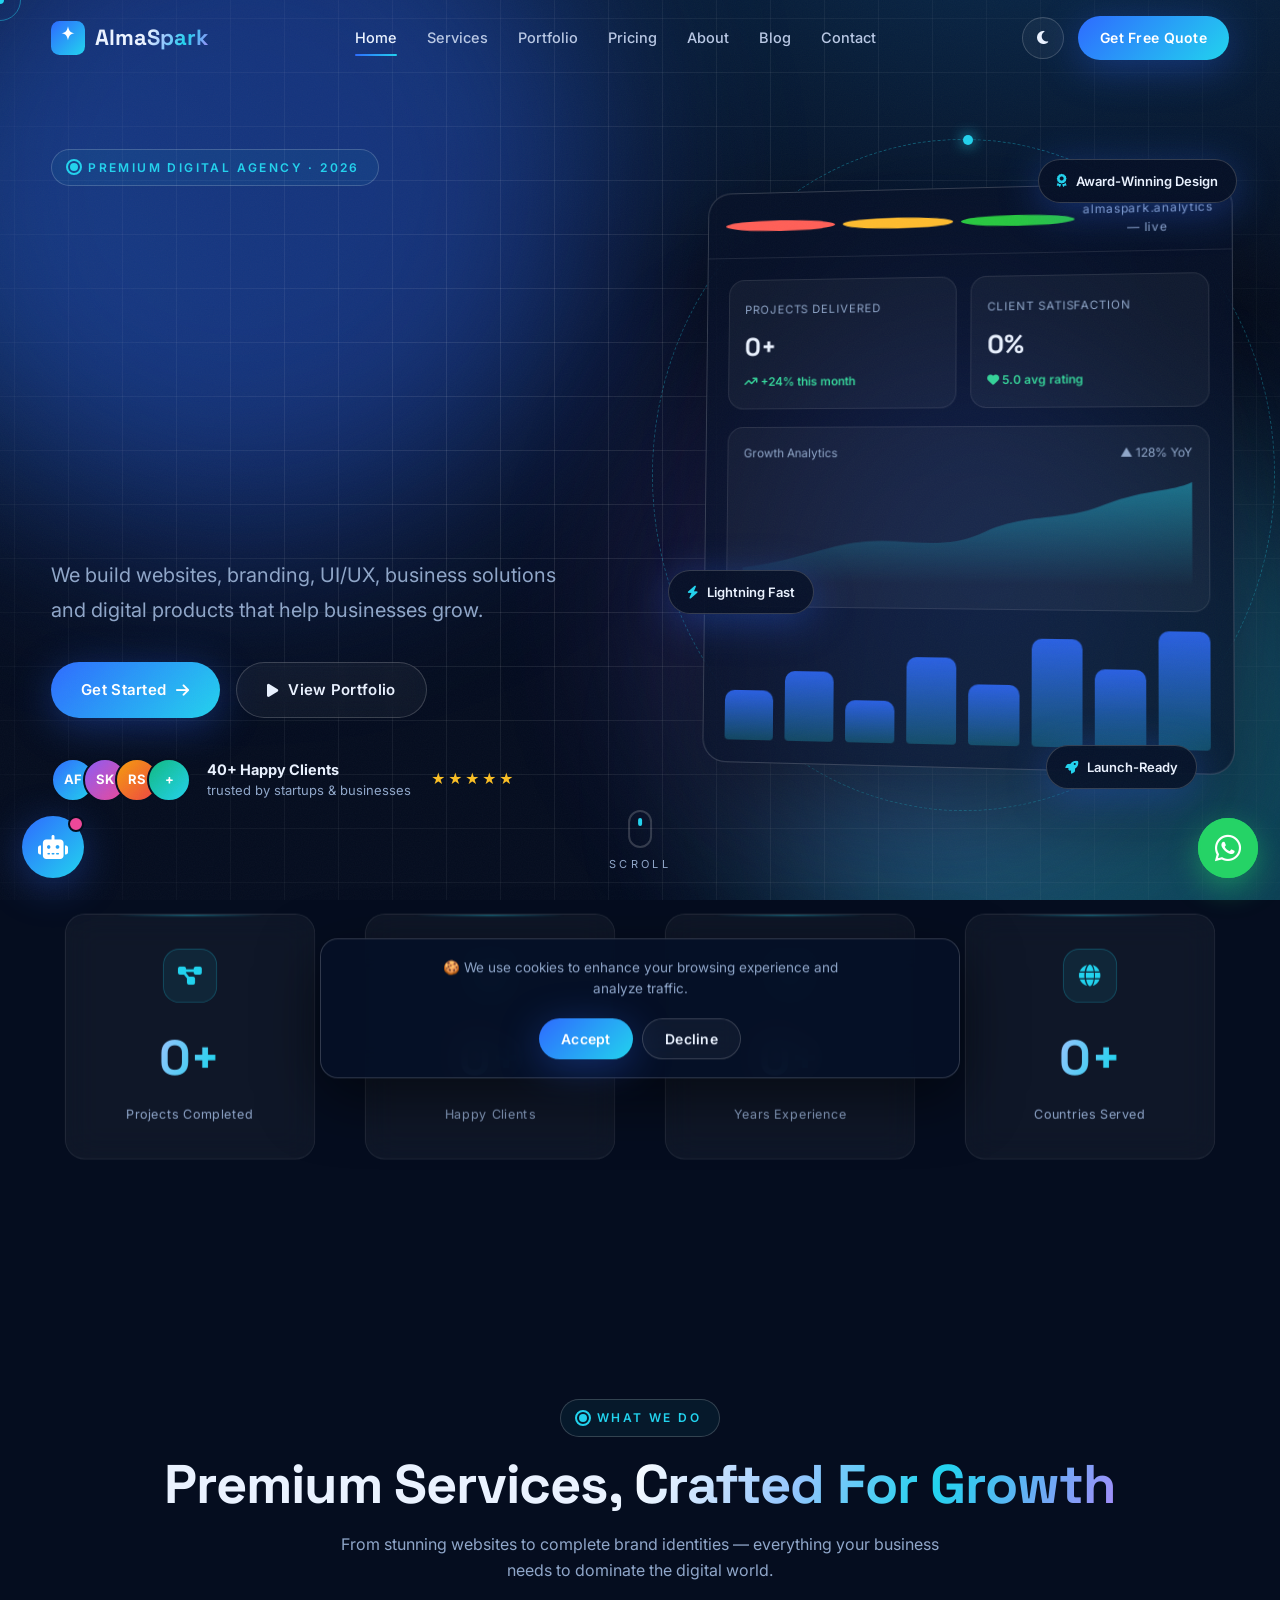
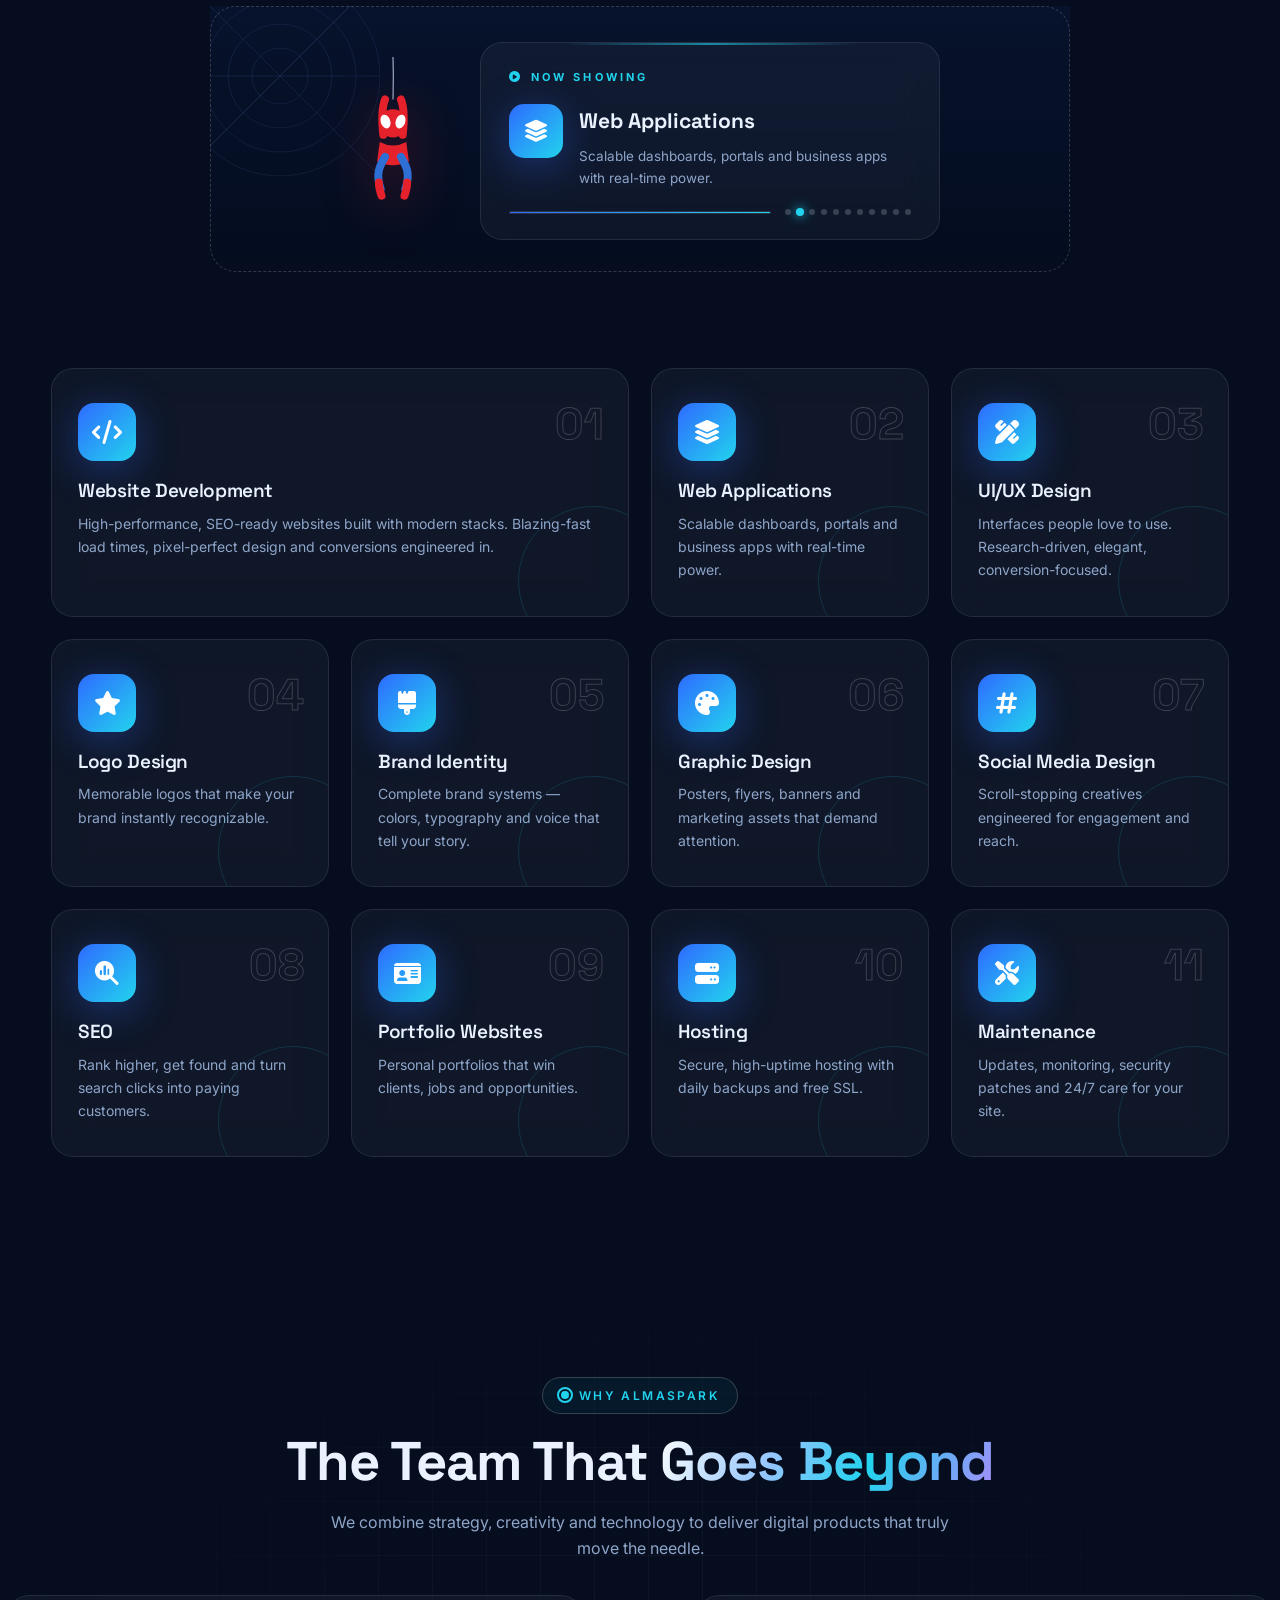
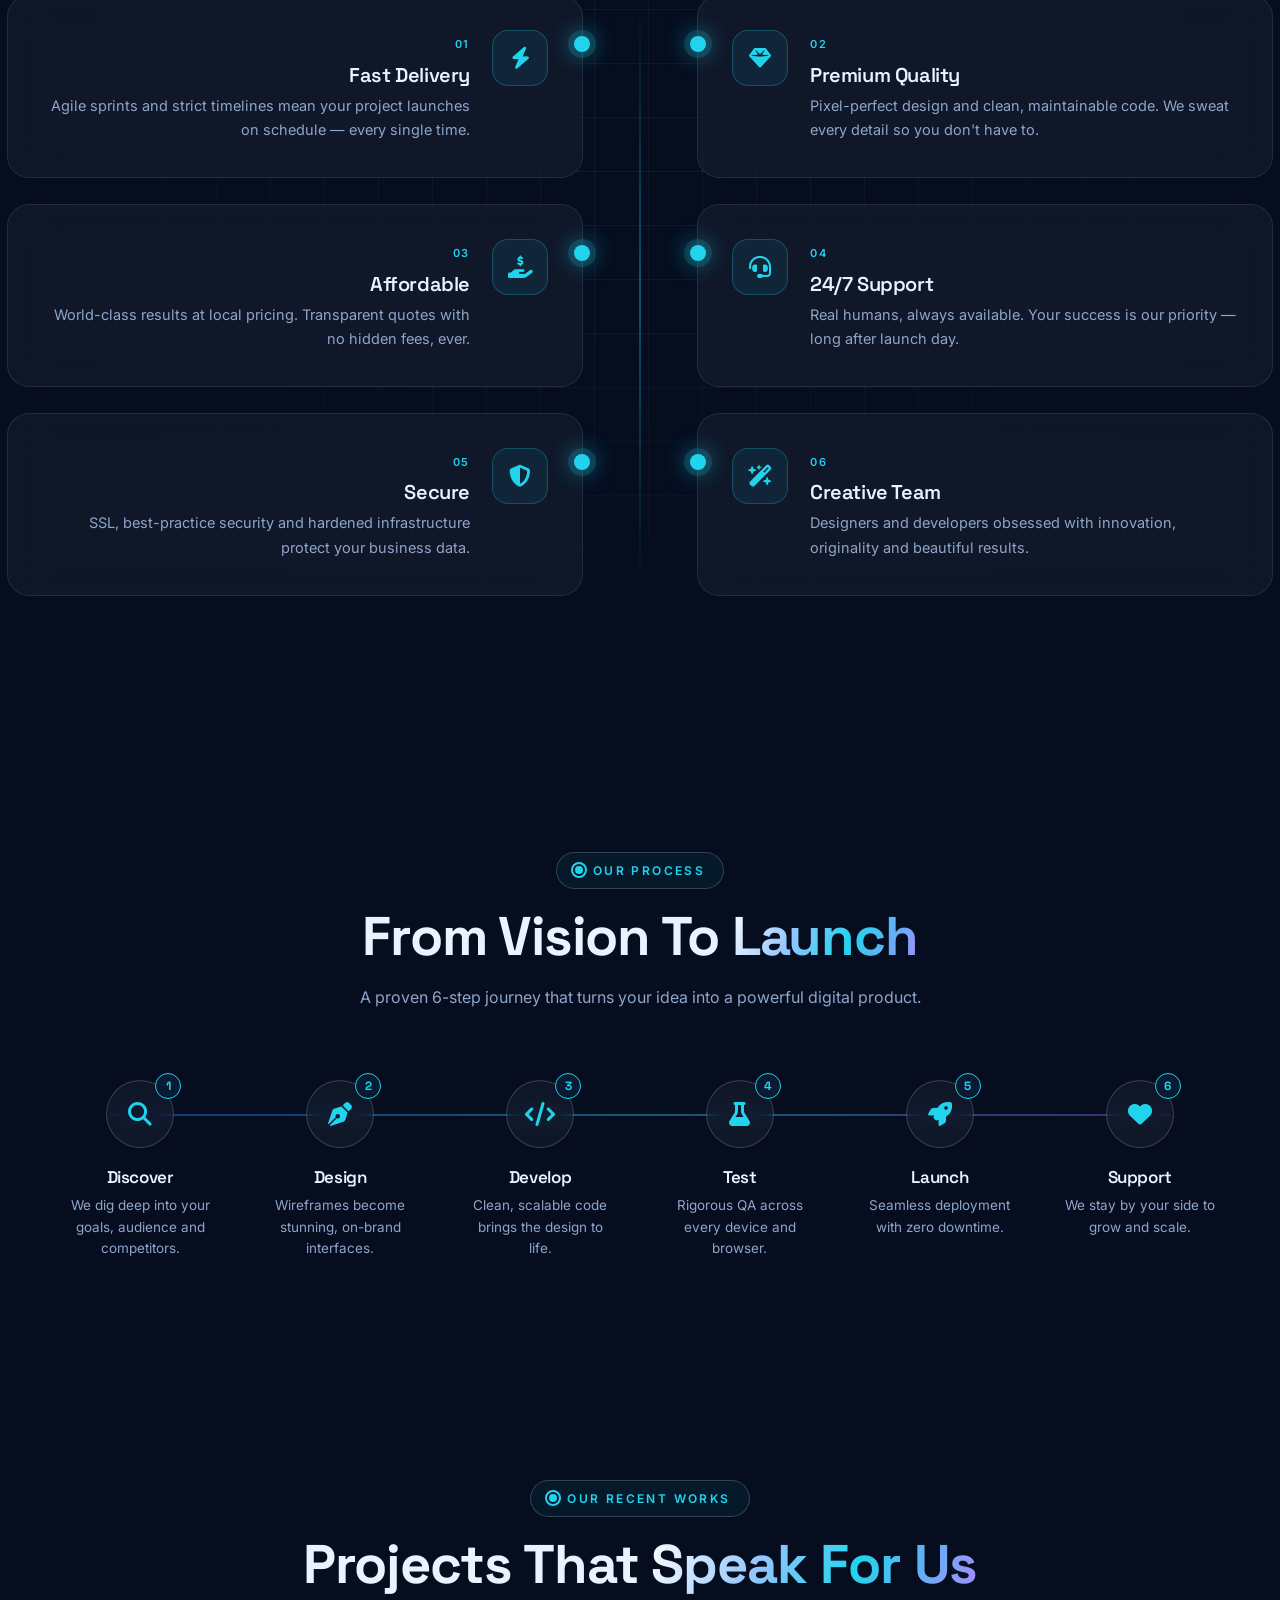
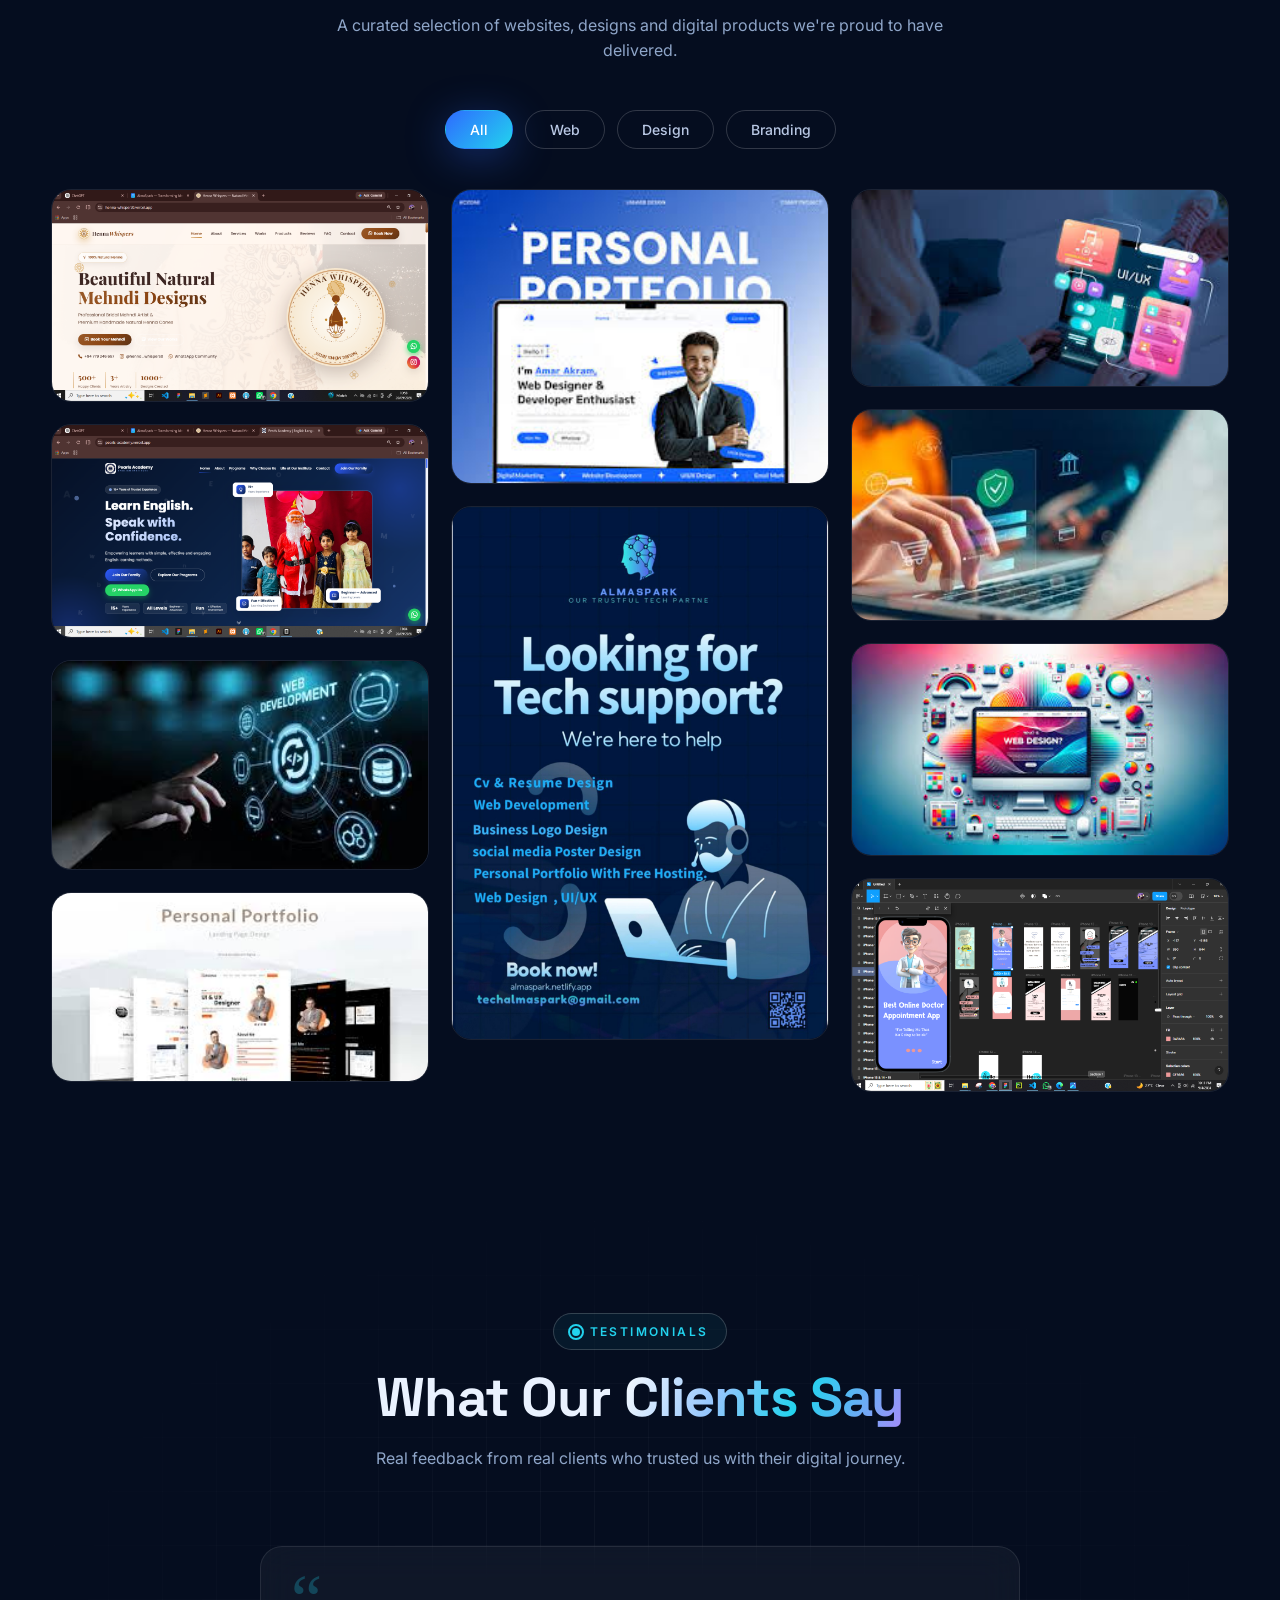
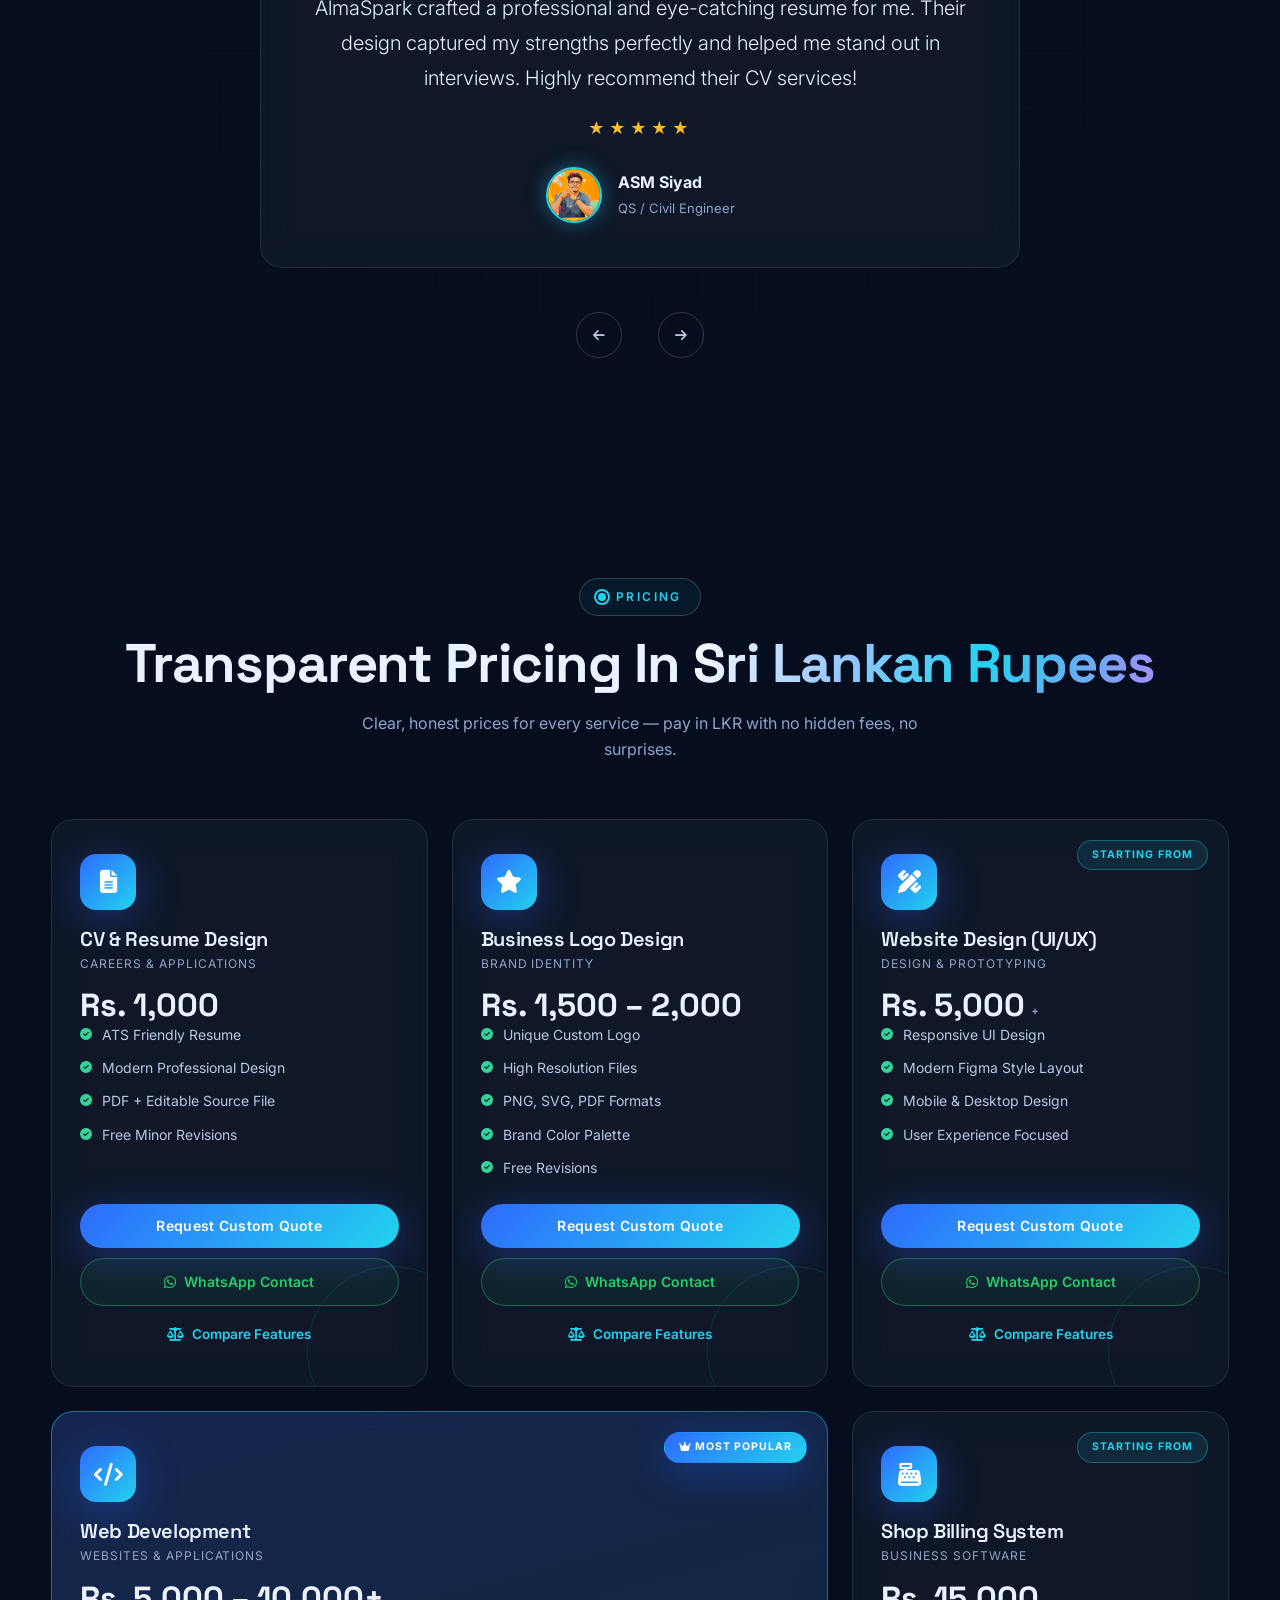
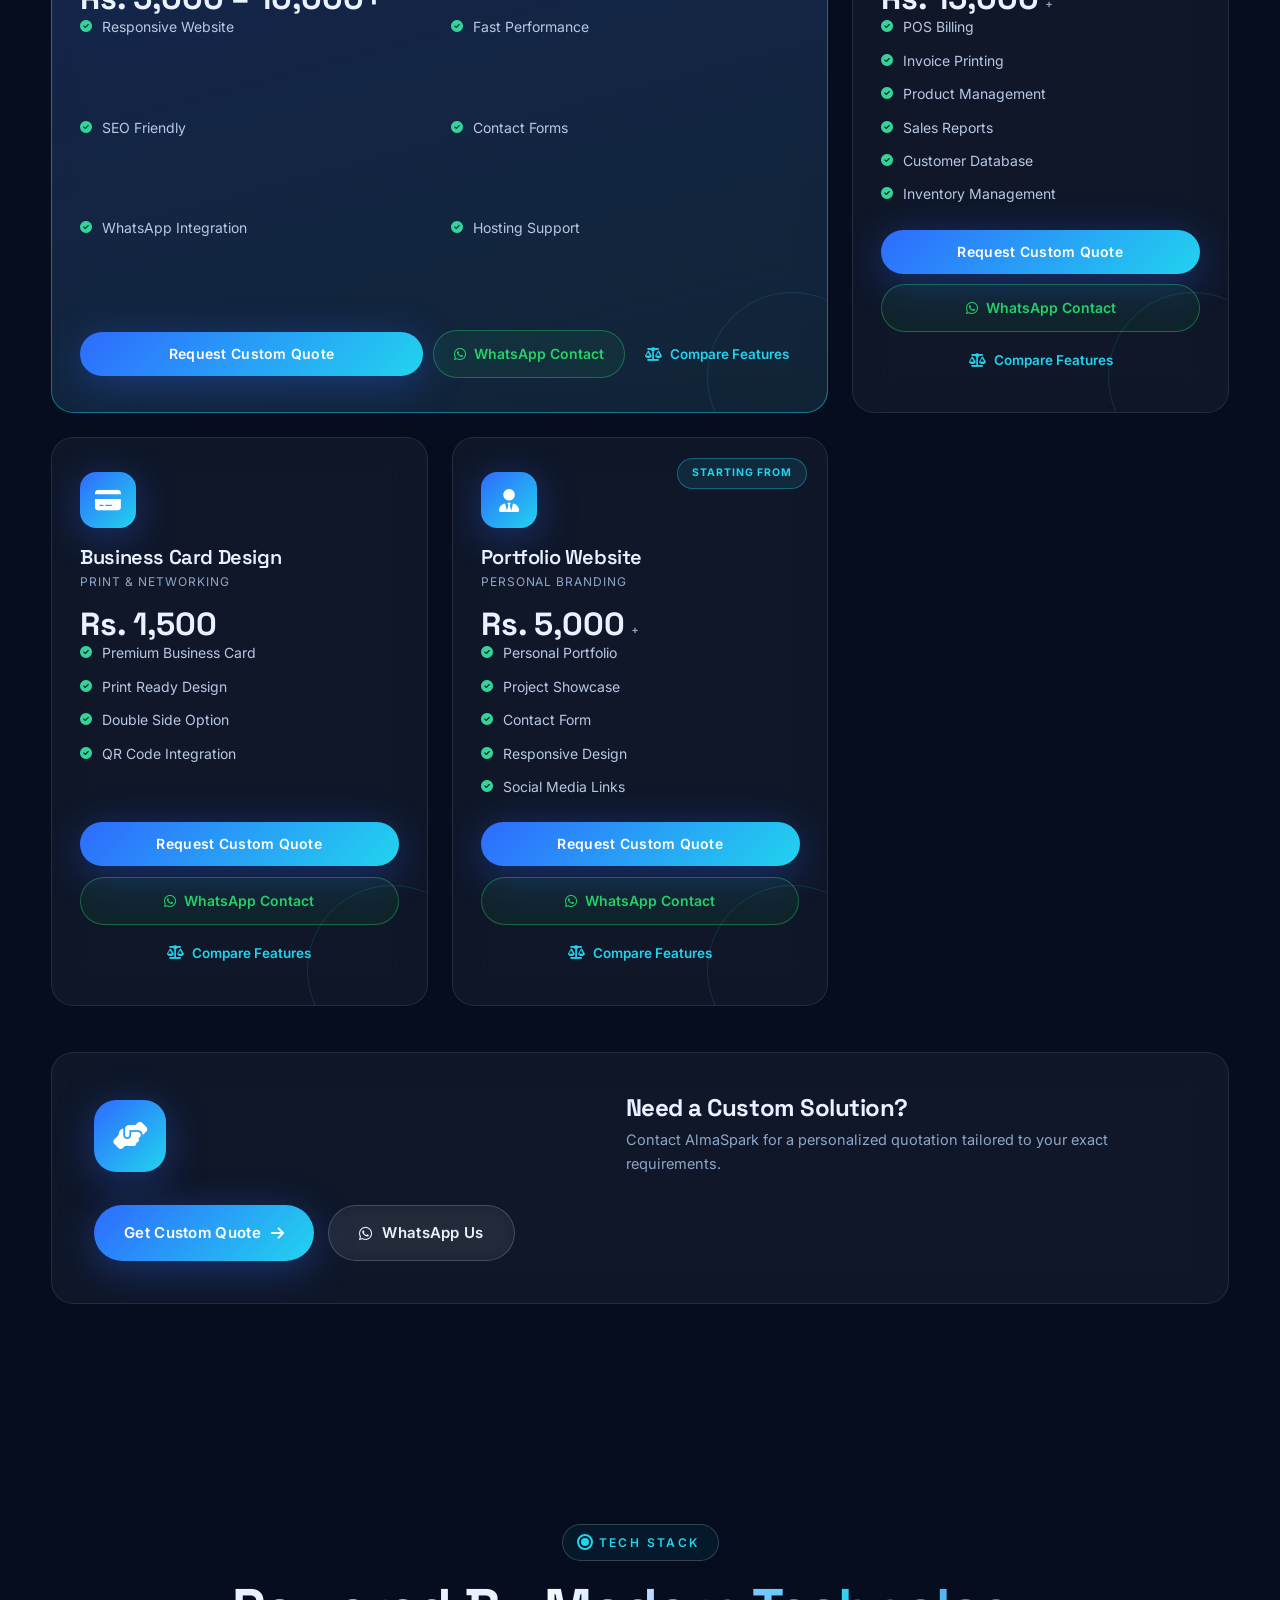
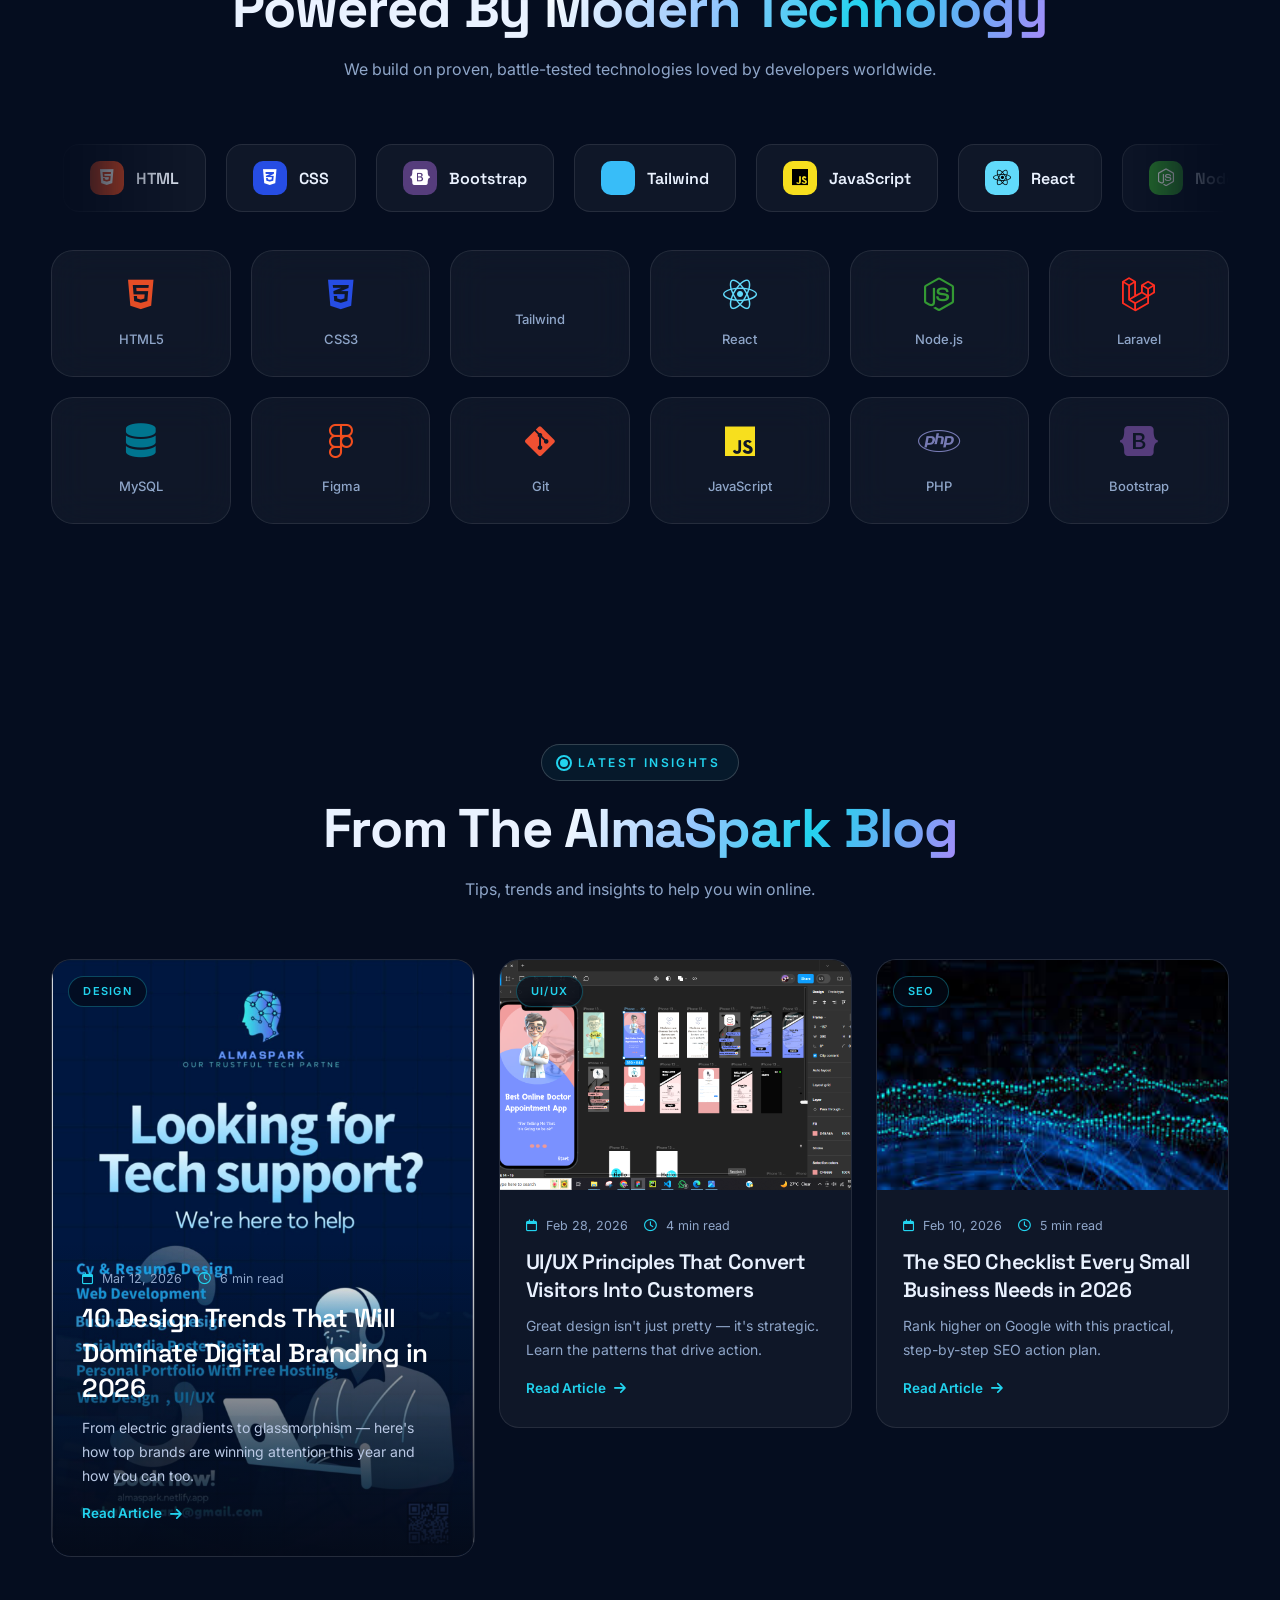
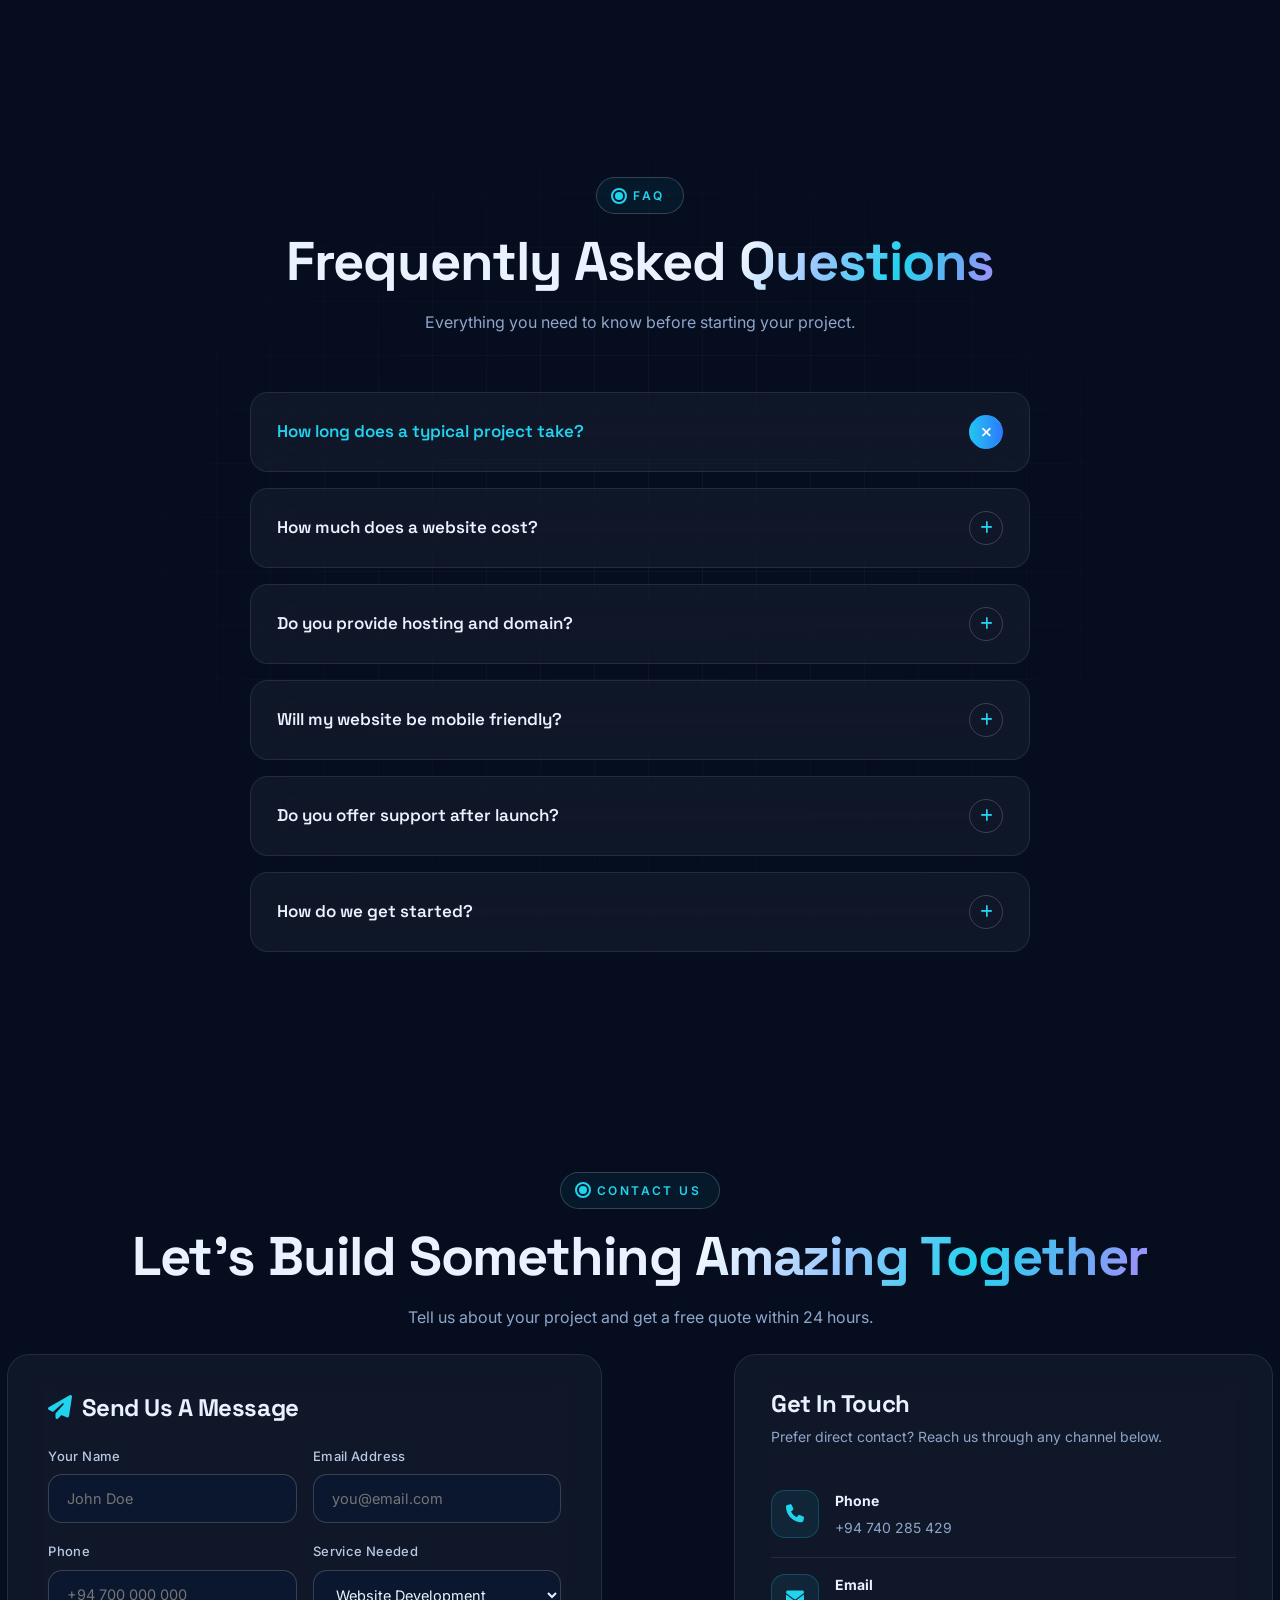
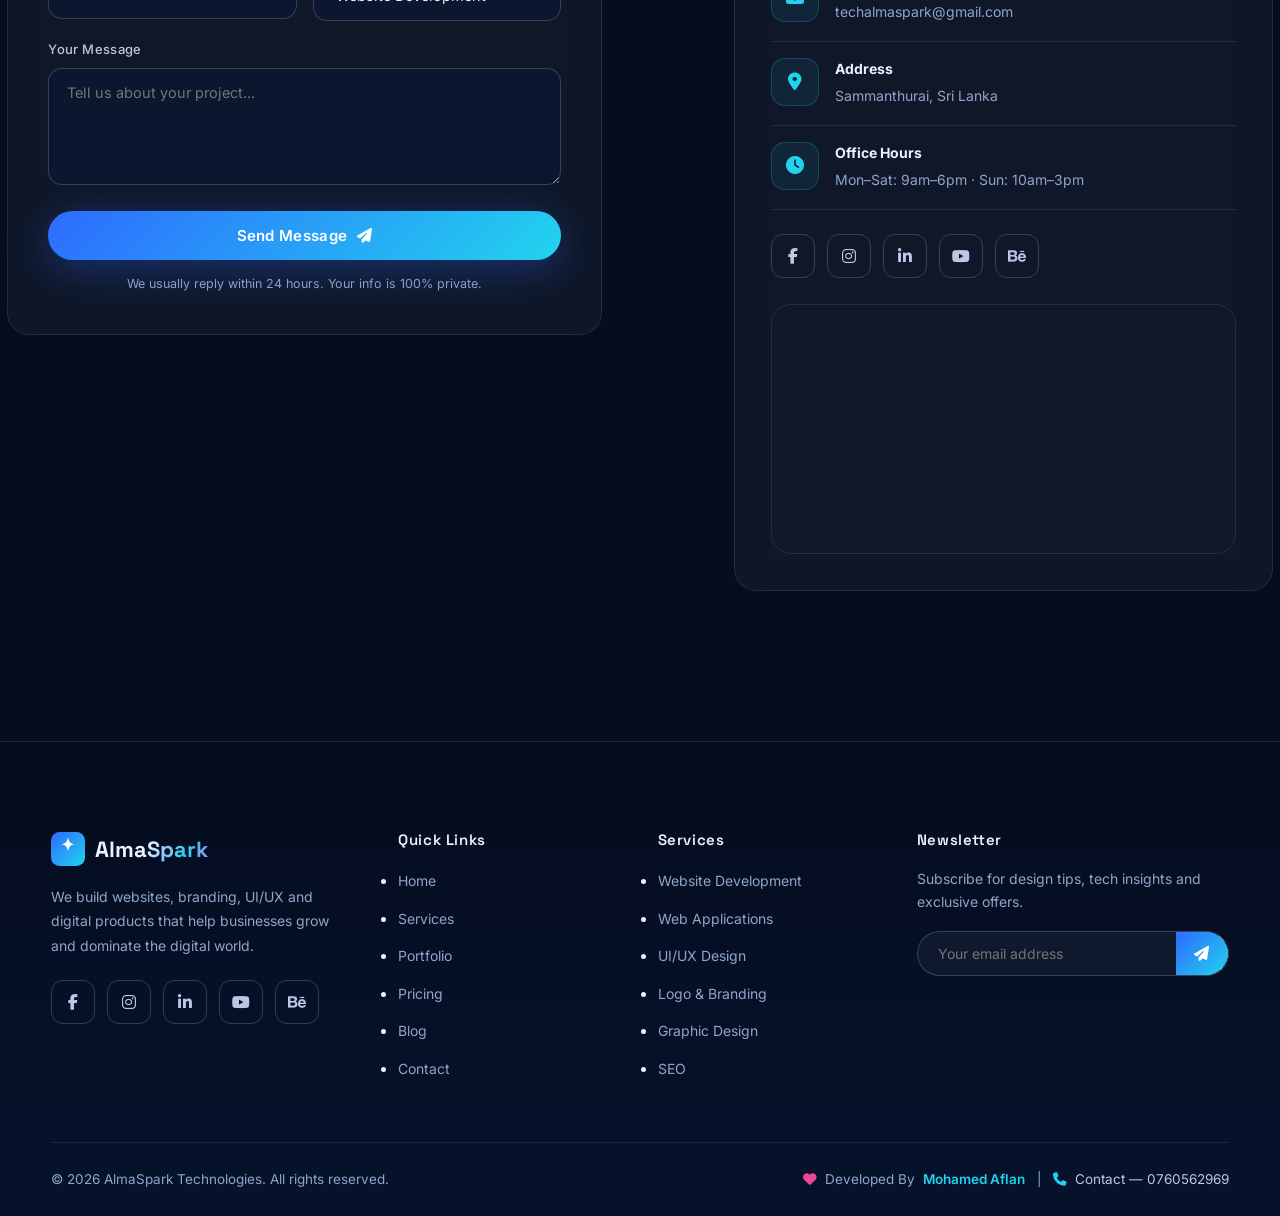
==== commit 1b6aac4e: "Update Works" ====
--- a/index.html
+++ b/index.html
@@ -248,6 +248,34 @@
 @media(max-width:1000px){.services-grid{grid-template-columns:repeat(2,1fr)}.svc.wide{grid-column:span 2}}
 @media(max-width:640px){.services-grid{grid-template-columns:1fr}.svc.wide{grid-column:span 1}}
 
+/* Spider-man services booth */
+.svc-booth{position:relative;margin:58px auto 0;max-width:860px}
+.svc-booth-inner{position:relative;display:flex;align-items:center;justify-content:center;gap:34px;flex-wrap:wrap;padding:36px 26px 32px;overflow:hidden;background:linear-gradient(180deg,rgba(46,107,255,.06),transparent)}
+.svc-booth-inner::before{content:'';position:absolute;inset:0;border-radius:26px;border:1px dashed var(--stroke2);pointer-events:none}
+.web-corner{position:absolute;top:-30px;left:-30px;width:200px;height:200px;opacity:.55;pointer-events:none;z-index:0}
+.web-corner svg{width:100%;height:100%}
+.slinger{flex:none;width:106px;height:168px;z-index:1;filter:drop-shadow(0 12px 26px rgba(229,34,43,.32));transform-origin:50% 0;animation:spideySwing 3.4s ease-in-out infinite}
+.slinger svg{width:100%;height:100%}
+@keyframes spideySwing{0%,100%{transform:rotate(-9deg)}50%{transform:rotate(9deg)}}
+.svc-ticker{position:relative;flex:1 1 340px;min-width:300px;max-width:460px;padding:26px 28px 24px;overflow:hidden}
+.svc-ticker::before{content:'';position:absolute;top:0;left:18%;right:18%;height:2px;background:linear-gradient(90deg,transparent,var(--cyan),transparent);opacity:.6}
+.ticker-tag{display:flex;align-items:center;gap:8px;font-size:11px;font-weight:700;letter-spacing:.28em;text-transform:uppercase;color:var(--cyan)}
+.ticker-row{display:flex;gap:16px;align-items:flex-start;margin-top:18px}
+.ticker-ic{width:54px;height:54px;flex:none;border-radius:15px;display:flex;align-items:center;justify-content:center;font-size:22px;color:#fff;background:var(--grad);box-shadow:var(--glow)}
+.ticker-title{font-family:var(--font-d);font-size:21px;font-weight:700}
+.ticker-desc{color:var(--muted);font-size:13.5px;line-height:1.65;margin-top:7px;text-align:left}
+#tickerBody{transition:transform .45s cubic-bezier(.22,1,.36,1),opacity .45s ease}
+#tickerBody.t-flip{transform:translateY(-26px);opacity:0}
+.ticker-meta{display:flex;align-items:center;gap:14px;margin-top:20px}
+.ticker-bar{flex:1;height:3px;border-radius:6px;background:var(--panel);overflow:hidden;border:1px solid var(--stroke)}
+.ticker-bar span{display:block;height:100%;width:100%;background:var(--grad);transform-origin:left;animation:tickerFill 3.6s linear infinite}
+@keyframes tickerFill{0%{transform:scaleX(0)}100%{transform:scaleX(1)}}
+.ticker-dots{display:flex;gap:6px}
+.ticker-dots i{width:6px;height:6px;border-radius:50%;background:var(--stroke2);display:block;transition:all .3s ease}
+.ticker-dots i.on{background:var(--cyan);box-shadow:0 0 8px var(--cyan);transform:scale(1.35)}
+@media(max-width:640px){.web-corner{display:none}.slinger{width:78px;height:124px}.svc-ticker{padding:22px 20px;min-width:0}}
+@media (prefers-reduced-motion: reduce){.slinger{animation:none}.ticker-bar span{animation:none}}
+
 /* Why AlmaSpark timeline */
 .why-grid{position:relative;margin-top:70px;display:grid;grid-template-columns:repeat(2,1fr);gap:26px}
 .why-grid::before{content:'';position:absolute;top:0;bottom:0;left:50%;width:2px;background:linear-gradient(180deg,transparent,var(--cyan),transparent);transform:translateX(-50%);opacity:.35}
@@ -786,6 +814,53 @@
       <h2 class="section-title mt-0" style="margin-top:18px">Premium Services, <span class="grad-text">Crafted For Growth</span></h2>
       <p class="section-sub">From stunning websites to complete brand identities — everything your business needs to dominate the digital world.</p>
     </div>
+    <div class="svc-booth">
+      <div class="svc-booth-inner">
+        <div class="web-corner" aria-hidden="true">
+          <svg viewBox="0 0 200 200" fill="none">
+            <g stroke="rgba(120,165,255,.18)" stroke-width="1">
+              <line x1="100" y1="100" x2="0" y2="0"/><line x1="100" y1="100" x2="200" y2="0"/>
+              <line x1="100" y1="100" x2="200" y2="100"/><line x1="100" y1="100" x2="200" y2="200"/>
+              <line x1="100" y1="100" x2="0" y2="200"/><line x1="100" y1="100" x2="0" y2="100"/>
+              <line x1="100" y1="100" x2="29" y2="171"/><line x1="100" y1="100" x2="171" y2="29"/>
+              <circle cx="100" cy="100" r="28"/><circle cx="100" cy="100" r="52"/>
+              <circle cx="100" cy="100" r="76"/><circle cx="100" cy="100" r="100"/>
+            </g>
+          </svg>
+        </div>
+        <div class="slinger" aria-hidden="true">
+          <svg viewBox="0 0 120 190" fill="none">
+            <path d="M60 0 C61 26 60 40 60 48" stroke="#D7E4FF" stroke-width="1.4" opacity=".7"/>
+            <path d="M49 88 C47 70 47 58 51 48" stroke="#E5222B" stroke-width="9" stroke-linecap="round"/>
+            <path d="M71 88 C73 70 73 58 69 48" stroke="#E5222B" stroke-width="9" stroke-linecap="round"/>
+            <circle cx="60" cy="75" r="16" fill="#E5222B"/>
+            <ellipse cx="51.5" cy="73" rx="5.4" ry="8" fill="#fff" transform="rotate(-18 51.5 73)"/>
+            <ellipse cx="68.5" cy="73" rx="5.4" ry="8" fill="#fff" transform="rotate(18 68.5 73)"/>
+            <path d="M45 96 Q60 104 75 96 L78 118 Q60 127 42 118 Z" fill="#E5222B"/>
+            <path d="M51 113 C45 123 40 132 46 149" stroke="#2E6FD6" stroke-width="9" stroke-linecap="round"/>
+            <path d="M69 113 C75 123 80 132 74 149" stroke="#2E6FD6" stroke-width="9" stroke-linecap="round"/>
+            <path d="M44 142 C44 147 45 151 47 157" stroke="#E5222B" stroke-width="9" stroke-linecap="round"/>
+            <path d="M76 142 C76 147 75 151 73 157" stroke="#E5222B" stroke-width="9" stroke-linecap="round"/>
+          </svg>
+        </div>
+        <div class="glass svc-ticker">
+          <span class="ticker-tag"><i class="fa-solid fa-circle-play"></i> Now Showing</span>
+          <div id="tickerBody">
+            <div class="ticker-row">
+              <div class="ticker-ic" id="tickerIc"><i class="fa-solid fa-code"></i></div>
+              <div>
+                <div class="ticker-title" id="tickerTitle">Website Development</div>
+                <p class="ticker-desc" id="tickerDesc">High-performance websites that are fast, SEO-ready and built to convert.</p>
+              </div>
+            </div>
+          </div>
+          <div class="ticker-meta">
+            <div class="ticker-bar"><span></span></div>
+            <div class="ticker-dots" id="tickerDots"></div>
+          </div>
+        </div>
+      </div>
+    </div>
     <div class="services-grid">
       <div class="glass svc wide" data-reveal>
         <span class="svc-num">01</span>
@@ -967,7 +1042,7 @@
 <section id="portfolio" class="section">
   <div class="wrap">
     <div class="center section-head" data-reveal>
-      <span class="eyebrow"><span class="pulse-dot"></span> Our Work</span>
+      <span class="eyebrow"><span class="pulse-dot"></span> Our Recent Works</span>
       <h2 class="section-title" style="margin-top:18px">Projects That <span class="grad-text">Speak For Us</span></h2>
       <p class="section-sub">A curated selection of websites, designs and digital products we're proud to have delivered.</p>
     </div>
@@ -978,6 +1053,30 @@
       <button class="filter-btn" data-filter="branding">Branding</button>
     </div>
     <div class="masonry" id="masonry">
+      <div class="pcard" data-cat="web" data-reveal>
+        <img src="Heanna.png" alt="HennaWhispers natural mehndi design website" loading="lazy">
+        <span class="picon"><i class="fa-solid fa-expand"></i></span>
+        <div class="poverlay">
+          <span class="ptag">Web</span>
+          <h3>HennaWhispers — Natural Mehndi Design</h3>
+          <div class="pacts">
+            <a href="https://henna-whispers0.vercel.app/" target="_blank" rel="noopener"><i class="fa-solid fa-arrow-up-right-from-square"></i> Live</a>
+            <button class="view-case" data-title="HennaWhispers — Natural Mehndi Design" data-img="Heanna.png" data-cat="Web Development" data-desc="HennaWhispers Website — Beautiful natural mehndi design. Professional bridal mehndi artist &amp; premium handmade natural henna cones."><i class="fa-solid fa-eye"></i> Case</button>
+          </div>
+        </div>
+      </div>
+      <div class="pcard" data-cat="web" data-reveal>
+        <img src="pearls.png" alt="Pearls Academy English institute website" loading="lazy">
+        <span class="picon"><i class="fa-solid fa-expand"></i></span>
+        <div class="poverlay">
+          <span class="ptag">Web</span>
+          <h3>Pearls Academy — English Institute</h3>
+          <div class="pacts">
+            <a href="https://pearls-academy.vercel.app/" target="_blank" rel="noopener"><i class="fa-solid fa-arrow-up-right-from-square"></i> Live</a>
+            <button class="view-case" data-title="Pearls Academy — English Institute" data-img="pearls.png" data-cat="Web Development" data-desc="Pearls Academy Website — English institute. Learn English, speak with confidence."><i class="fa-solid fa-eye"></i> Case</button>
+          </div>
+        </div>
+      </div>
       <div class="pcard" data-cat="web" data-reveal>
         <img src="Web Development.jpeg" alt="Custom web development project" loading="lazy">
         <span class="picon"><i class="fa-solid fa-expand"></i></span>
@@ -2196,5 +2295,50 @@
 
 });
 </script>
+<script>
+  /* Spider-man service auto-rotator */
+  (function(){
+    var S=[
+      {i:'fa-code',t:'Website Development',d:'High-performance websites that are fast, SEO-ready and built to convert.'},
+      {i:'fa-layer-group',t:'Web Applications',d:'Scalable dashboards, portals and business apps with real-time power.'},
+      {i:'fa-pen-ruler',t:'UI/UX Design',d:'Interfaces people love to use — research-driven, elegant and conversion-focused.'},
+      {i:'fa-star',t:'Logo Design',d:'Memorable logos that make your brand instantly recognizable.'},
+      {i:'fa-brush',t:'Brand Identity',d:'Complete brand systems — colors, typography and voice that tell your story.'},
+      {i:'fa-palette',t:'Graphic Design',d:'Posters, flyers, banners and marketing assets that demand attention.'},
+      {i:'fa-hashtag',t:'Social Media Design',d:'Scroll-stopping creatives engineered for engagement and reach.'},
+      {i:'fa-magnifying-glass-chart',t:'SEO',d:'Rank higher, get found and turn search clicks into paying customers.'},
+      {i:'fa-id-card',t:'Portfolio Websites',d:'Personal portfolios that win clients, jobs and opportunities.'},
+      {i:'fa-server',t:'Hosting',d:'Secure, high-uptime hosting with daily backups and free SSL.'},
+      {i:'fa-screwdriver-wrench',t:'Maintenance',d:'Updates, monitoring, security patches and 24/7 care for your site.'}
+    ];
+    var body=document.getElementById('tickerBody');
+    if(!body)return;
+    var icIc=document.getElementById('tickerIc').querySelector('i'),
+        ti=document.getElementById('tickerTitle'),
+        de=document.getElementById('tickerDesc'),
+        dots=document.getElementById('tickerDots');
+    if(!icIc||!ti||!de||!dots)return;
+    var idx=0;
+    dots.innerHTML=S.map(function(x,i){return '<i'+(i?'':' class="on"')+'></i>';}).join('');
+    var dotEls=[].slice.call(dots.children);
+    var reduce=window.matchMedia('(prefers-reduced-motion: reduce)').matches;
+    function render(){
+      var s=S[idx];
+      icIc.className='fa-solid '+s.i;
+      ti.textContent=s.t;
+      de.textContent=s.d;
+      dotEls.forEach(function(d,j){d.className=(j===idx)?'on':'';});
+    }
+    function tick(){
+      if(!reduce)body.classList.add('t-flip');
+      setTimeout(function(){
+        idx=(idx+1)%S.length;
+        render();
+        if(!reduce)body.classList.remove('t-flip');
+      },reduce?0:430);
+    }
+    setInterval(tick,3600);
+  })();
+</script>
 </body>
 </html>
